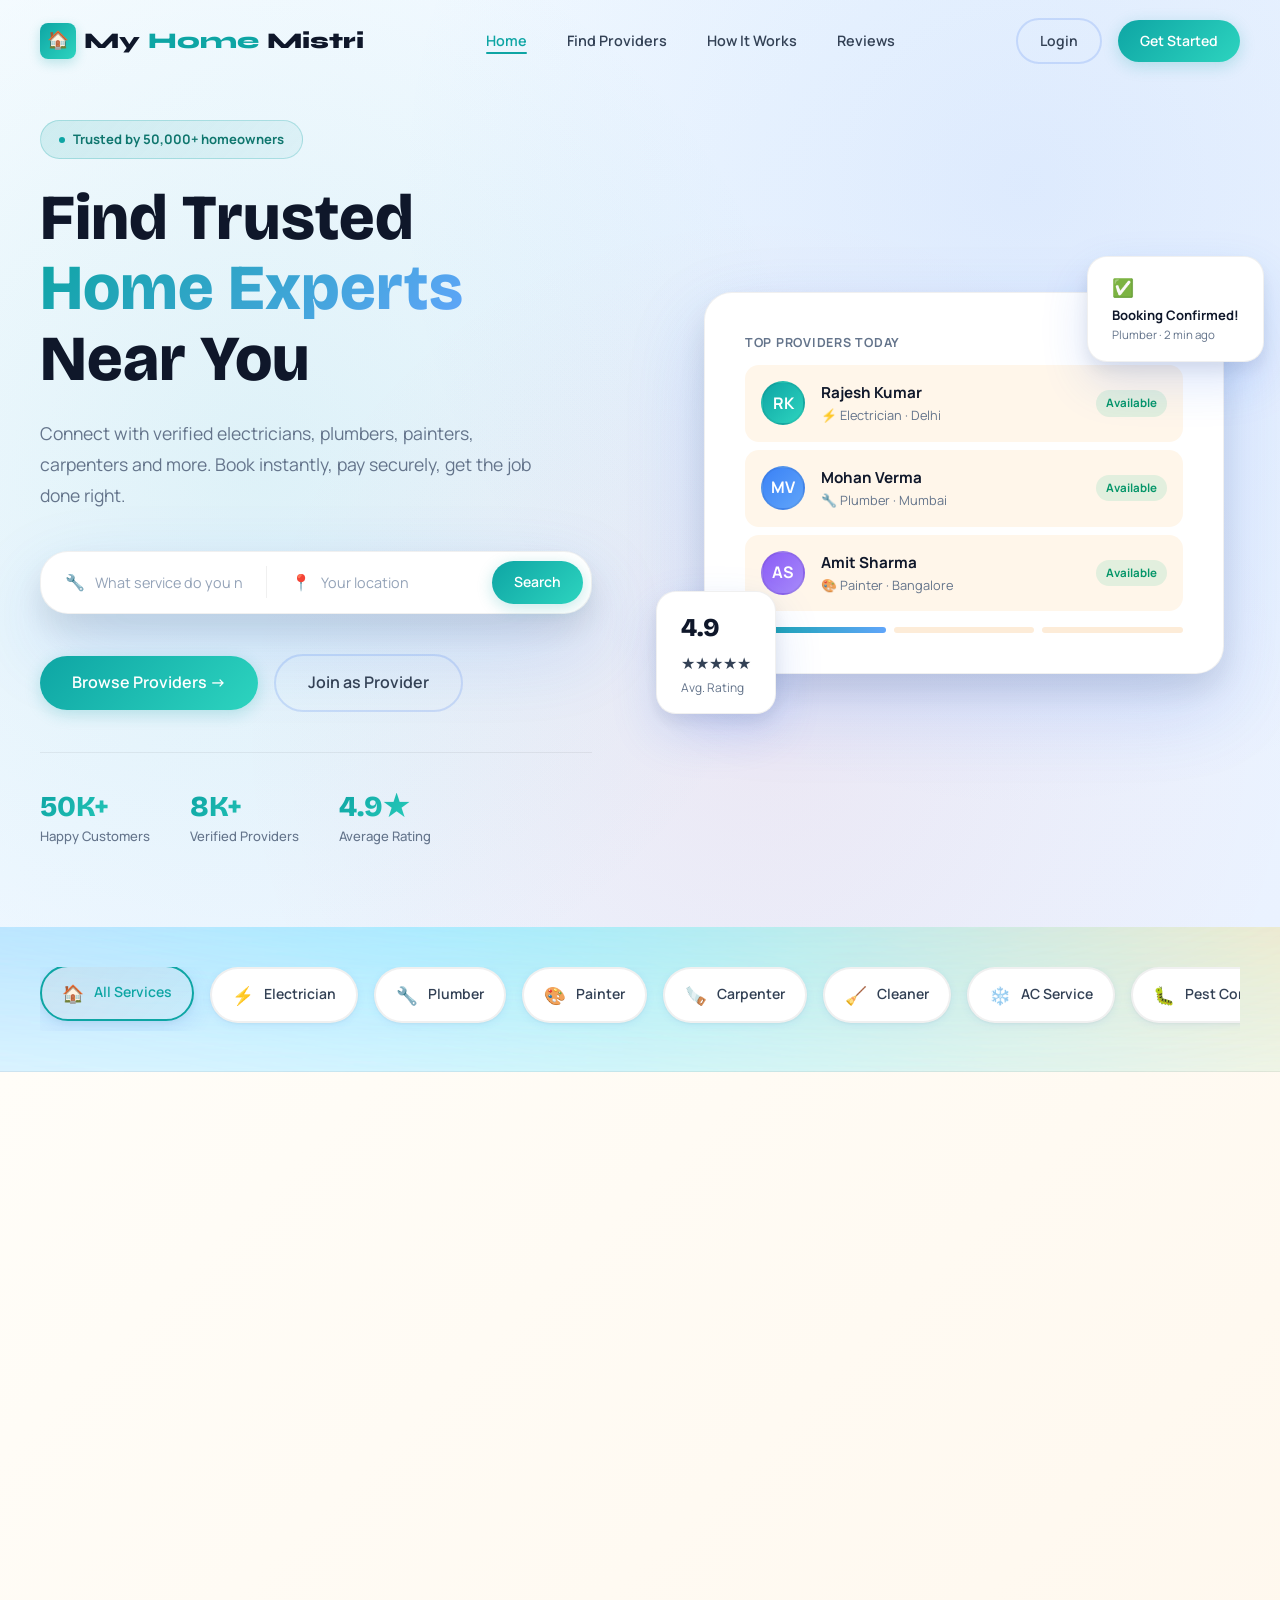
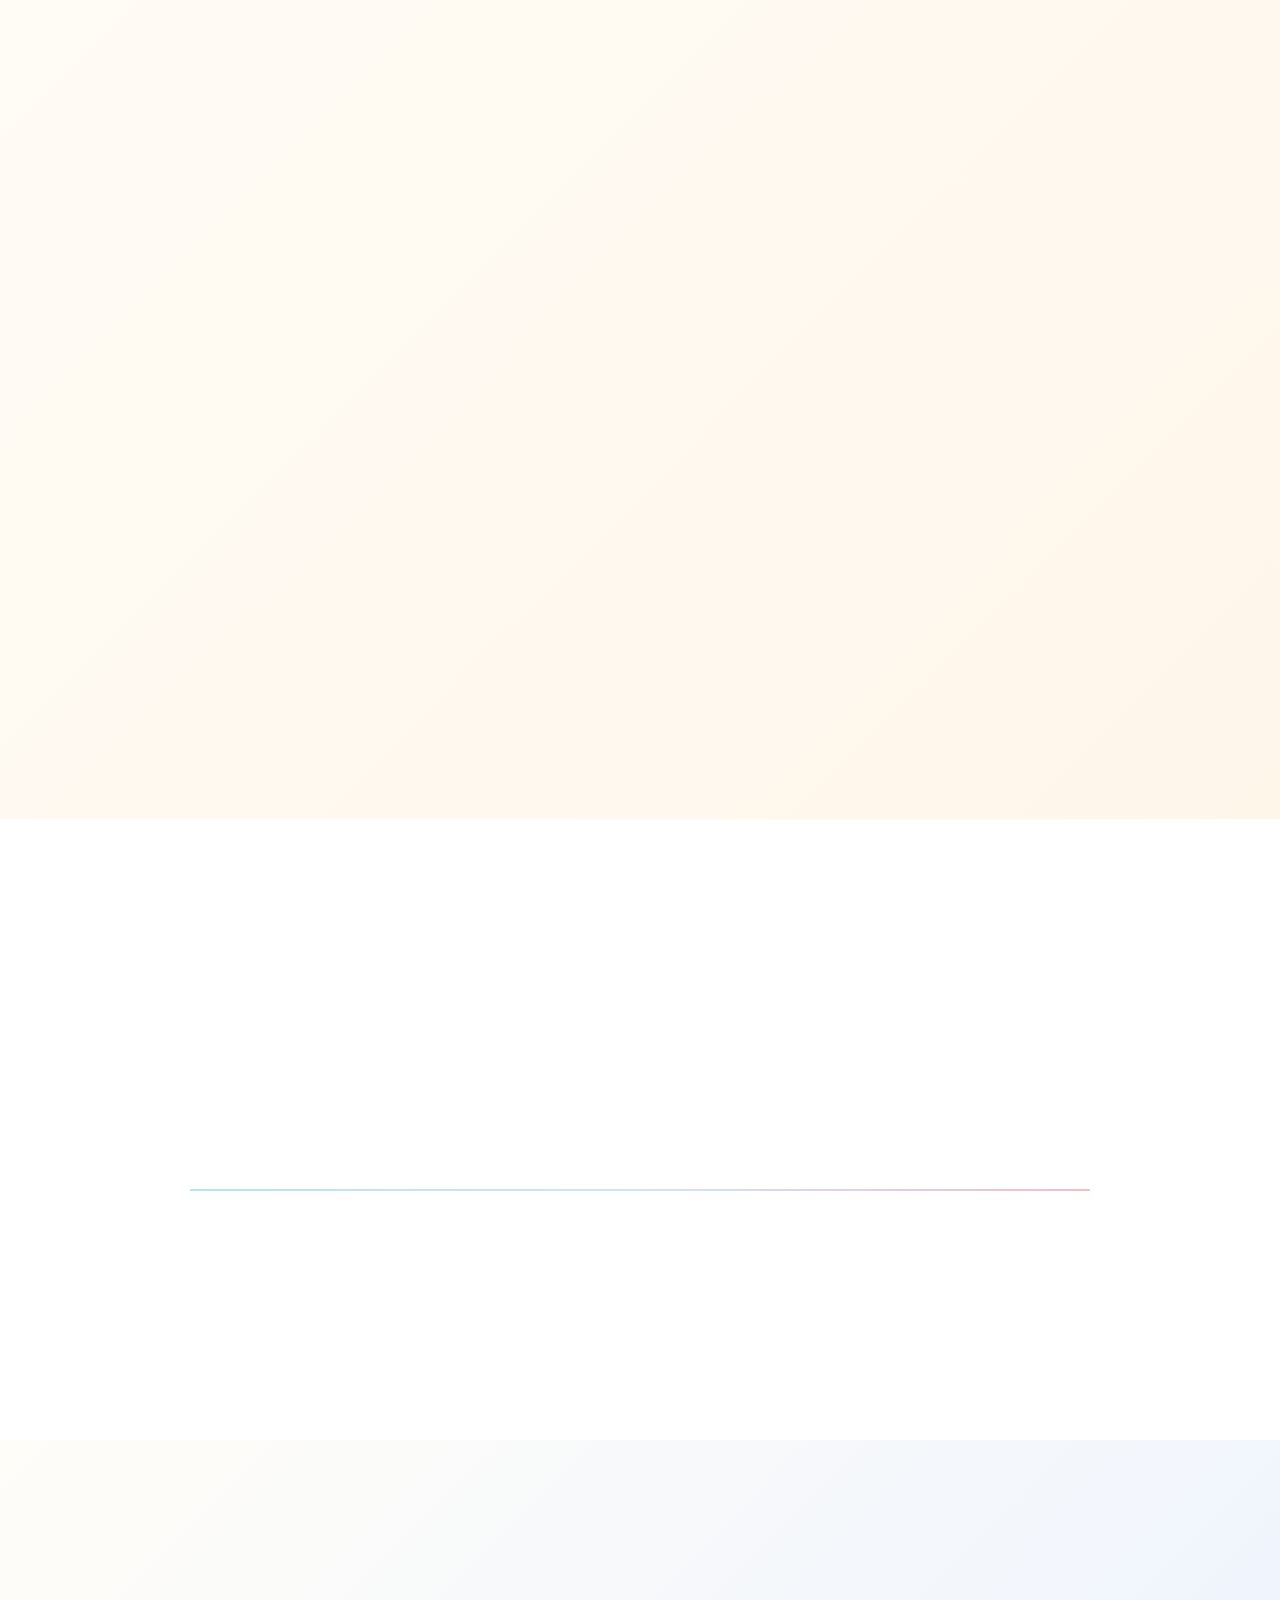
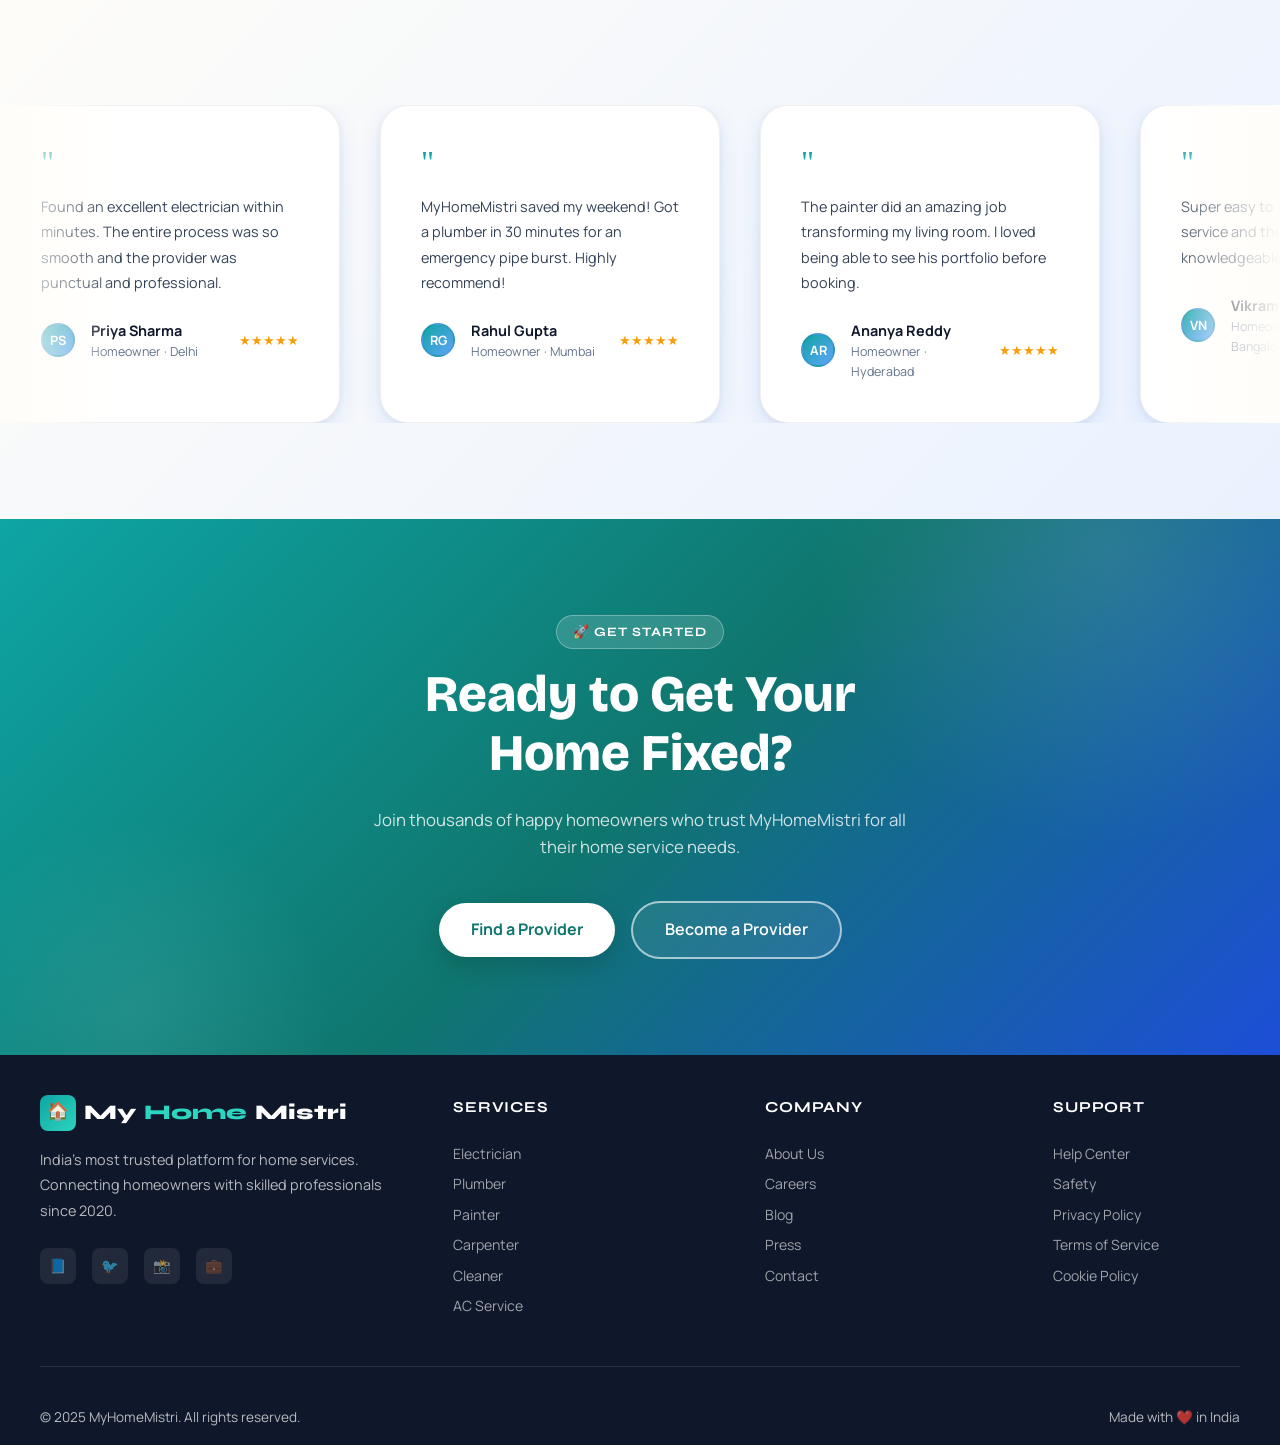
==== frontend/index.html @ c1bc2903 "Initial commit" ====
<!DOCTYPE html>
<html lang="en">
<head>
  <meta charset="UTF-8">
  <meta name="viewport" content="width=device-width, initial-scale=1.0">
  <title>MyHomeMistri – Find Trusted Home Service Providers</title>
  <link rel="stylesheet" href="css/global.css">
  <link rel="stylesheet" href="css/index.css">
  <link rel="icon" href="data:image/svg+xml,<svg xmlns='http://www.w3.org/2000/svg' viewBox='0 0 100 100'><text y='.9em' font-size='90'>🏠</text></svg>">
</head>
<body>

<!-- Background Shapes -->
<div class="bg-shapes" aria-hidden="true">
  <div class="bg-shape bg-shape-1"></div>
  <div class="bg-shape bg-shape-2"></div>
  <div class="bg-shape bg-shape-3"></div>
</div>

<!-- Navbar -->
<nav class="navbar" id="navbar">
  <div class="nav-container">
    <a href="index.html" class="nav-logo">
      <div class="logo-icon">🏠</div>
      My<span class="accent">Home</span>Mistri
    </a>
    <ul class="nav-links">
      <li><a href="index.html" class="nav-link active">Home</a></li>
      <li><a href="providers.html" class="nav-link">Find Providers</a></li>
      <li><a href="#how-it-works" class="nav-link">How It Works</a></li>
      <li><a href="#testimonials" class="nav-link">Reviews</a></li>
    </ul>
    <div class="nav-actions">
      <a href="login.html" class="btn btn-outline">Login</a>
      <a href="register.html" class="btn btn-primary">Get Started</a>
    </div>
    <button class="hamburger" id="hamburger" aria-label="Toggle menu">
      <span></span><span></span><span></span>
    </button>
  </div>
</nav>

<!-- Mobile Drawer -->
<div class="nav-overlay" id="navOverlay"></div>
<div class="nav-drawer" id="navDrawer">
  <a href="index.html" class="nav-link active">Home</a>
  <a href="providers.html" class="nav-link">Find Providers</a>
  <a href="#how-it-works" class="nav-link">How It Works</a>
  <a href="#testimonials" class="nav-link">Reviews</a>
  <div class="nav-actions">
    <a href="login.html" class="btn btn-outline">Login</a>
    <a href="register.html" class="btn btn-primary">Get Started Free</a>
  </div>
</div>

<!-- Hero Section -->
<section class="hero">
  <div class="hero-bg"></div>
  <div class="hero-bg-pattern"></div>
  <div class="hero-container">
    <div class="hero-content">
      <div class="hero-label">
        <span class="dot"></span>
        Trusted by 50,000+ homeowners
      </div>
      <h1 class="hero-title">
        Find Trusted<br>
        <span class="gradient-text">Home Experts</span><br>
        Near You
      </h1>
      <p class="hero-subtitle">
        Connect with verified electricians, plumbers, painters, carpenters and more. Book instantly, pay securely, get the job done right.
      </p>

      <!-- Search Bar -->
      <div class="hero-search">
        <div class="search-field">
          <span>🔧</span>
          <input type="text" id="heroServiceInput" placeholder="What service do you need?">
        </div>
        <div class="search-divider"></div>
        <div class="search-field">
          <span>📍</span>
          <input type="text" placeholder="Your location">
        </div>
        <a href="providers.html" class="btn btn-primary">Search</a>
      </div>

      <div class="hero-cta-group">
        <a href="providers.html" class="btn btn-primary btn-lg">
          Browse Providers →
        </a>
        <a href="register.html?role=provider" class="btn btn-outline btn-lg">
          Join as Provider
        </a>
      </div>

      <div class="hero-stats">
        <div class="hero-stat">
          <div class="hero-stat-number">50K+</div>
          <div class="hero-stat-label">Happy Customers</div>
        </div>
        <div class="hero-stat">
          <div class="hero-stat-number">8K+</div>
          <div class="hero-stat-label">Verified Providers</div>
        </div>
        <div class="hero-stat">
          <div class="hero-stat-number">4.9★</div>
          <div class="hero-stat-label">Average Rating</div>
        </div>
      </div>
    </div>

    <div class="hero-visual">
      <div class="hero-card-main">
        <p style="font-size:0.78rem;font-weight:700;color:var(--text-muted);text-transform:uppercase;letter-spacing:0.06em;margin-bottom:12px;">Top Providers Today</p>
        <div class="hero-card-provider">
          <div class="avatar">RK</div>
          <div class="hero-provider-info">
            <h4>Rajesh Kumar</h4>
            <p>⚡ Electrician · Delhi</p>
          </div>
          <div class="hero-provider-badge">Available</div>
        </div>
        <div class="hero-card-provider">
          <div class="avatar" style="background:linear-gradient(135deg,#3B82F6,#60A5FA)">MV</div>
          <div class="hero-provider-info">
            <h4>Mohan Verma</h4>
            <p>🔧 Plumber · Mumbai</p>
          </div>
          <div class="hero-provider-badge">Available</div>
        </div>
        <div class="hero-card-provider">
          <div class="avatar" style="background:linear-gradient(135deg,#8B5CF6,#A78BFA)">AS</div>
          <div class="hero-provider-info">
            <h4>Amit Sharma</h4>
            <p>🎨 Painter · Bangalore</p>
          </div>
          <div class="hero-provider-badge">Available</div>
        </div>
        <div style="display:flex;gap:8px;margin-top:16px">
          <div style="flex:1;height:6px;background:linear-gradient(90deg,var(--primary),var(--secondary-light));border-radius:3px"></div>
          <div style="flex:1;height:6px;background:var(--bg-muted);border-radius:3px"></div>
          <div style="flex:1;height:6px;background:var(--bg-muted);border-radius:3px"></div>
        </div>
      </div>
      <div class="hero-floating-card card-rating">
        <div>
          <div class="floating-rating-number">4.9</div>
          <div style="display:flex;gap:2px;margin:2px 0">★★★★★</div>
          <div class="floating-rating-label">Avg. Rating</div>
        </div>
      </div>
      <div class="hero-floating-card card-booking">
        <div style="font-size:1.1rem;margin-bottom:4px">✅</div>
        <div style="font-size:0.82rem;font-weight:700;color:var(--text-dark)">Booking Confirmed!</div>
        <div style="font-size:0.72rem;color:var(--text-muted)">Plumber · 2 min ago</div>
      </div>
    </div>
  </div>
</section>

<!-- Categories Strip -->
<section class="categories-strip">
  <div class="container">
    <div class="categories-scroll" id="categoriesScroll">
      <div class="category-chip active" data-category="all">
        <span class="chip-icon">🏠</span> All Services
      </div>
      <div class="category-chip" data-category="electrician">
        <span class="chip-icon">⚡</span> Electrician
      </div>
      <div class="category-chip" data-category="plumber">
        <span class="chip-icon">🔧</span> Plumber
      </div>
      <div class="category-chip" data-category="painter">
        <span class="chip-icon">🎨</span> Painter
      </div>
      <div class="category-chip" data-category="carpenter">
        <span class="chip-icon">🪚</span> Carpenter
      </div>
      <div class="category-chip" data-category="cleaner">
        <span class="chip-icon">🧹</span> Cleaner
      </div>
      <div class="category-chip" data-category="ac">
        <span class="chip-icon">❄️</span> AC Service
      </div>
      <div class="category-chip" data-category="pest">
        <span class="chip-icon">🐛</span> Pest Control
      </div>
      <div class="category-chip" data-category="mason">
        <span class="chip-icon">🧱</span> Mason
      </div>
    </div>
  </div>
</section>

<!-- Features Section -->
<section class="features section" id="features">
  <div class="container">
    <div class="features-header">
      <div class="section-label reveal">✨ Why Choose Us</div>
      <h2 class="section-title reveal reveal-delay-1">Everything You Need for<br>Home Services</h2>
      <p class="section-subtitle reveal reveal-delay-2" style="margin:0 auto">We make it simple to find, book, and manage trusted home service professionals in your area.</p>
    </div>
    <div class="features-grid">
      <div class="feature-card card-tilt reveal reveal-delay-1">
        <div class="feature-icon orange">✅</div>
        <h3 class="feature-title">Verified Professionals</h3>
        <p class="feature-desc">Every provider goes through a strict background verification and skill assessment process before joining our platform.</p>
      </div>
      <div class="feature-card card-tilt reveal reveal-delay-2">
        <div class="feature-icon blue">⚡</div>
        <h3 class="feature-title">Instant Booking</h3>
        <p class="feature-desc">Book a service in under 2 minutes. Real-time availability, instant confirmation, no back and forth calls needed.</p>
      </div>
      <div class="feature-card card-tilt reveal reveal-delay-3">
        <div class="feature-icon green">💬</div>
        <h3 class="feature-title">Live Chat Support</h3>
        <p class="feature-desc">Chat directly with your service provider before the job. Discuss requirements, get quotes, and stay updated.</p>
      </div>
      <div class="feature-card card-tilt reveal reveal-delay-1">
        <div class="feature-icon amber">🛡️</div>
        <h3 class="feature-title">100% Insured</h3>
        <p class="feature-desc">All work is backed by our satisfaction guarantee. If you're not happy, we make it right—no questions asked.</p>
      </div>
      <div class="feature-card card-tilt reveal reveal-delay-2">
        <div class="feature-icon rose">⭐</div>
        <h3 class="feature-title">Honest Reviews</h3>
        <p class="feature-desc">Real reviews from verified customers. Make confident decisions based on authentic ratings and detailed feedback.</p>
      </div>
      <div class="feature-card card-tilt reveal reveal-delay-3">
        <div class="feature-icon cyan">📊</div>
        <h3 class="feature-title">Easy Dashboard</h3>
        <p class="feature-desc">Track all your bookings, payments, and messages from one clean dashboard. Stay organized effortlessly.</p>
      </div>
    </div>
  </div>
</section>

<!-- How It Works -->
<section class="how-it-works section" id="how-it-works">
  <div class="container">
    <div style="text-align:center;margin-bottom:var(--space-xl)">
      <div class="section-label reveal" style="margin:0 auto var(--space-md)">🗺️ How It Works</div>
      <h2 class="section-title reveal reveal-delay-1">Simple, Fast & Reliable</h2>
      <p class="section-subtitle reveal reveal-delay-2" style="margin:0 auto">Get your home service done in 4 easy steps</p>
    </div>
    <div class="steps-grid">
      <div class="step-card reveal reveal-delay-1">
        <div class="step-number">1</div>
        <h3 class="step-title">Search Service</h3>
        <p class="step-desc">Browse by category or search for the specific service you need in your city.</p>
      </div>
      <div class="step-card reveal reveal-delay-2">
        <div class="step-number">2</div>
        <h3 class="step-title">Choose Provider</h3>
        <p class="step-desc">Compare profiles, read reviews, check portfolios and pick the best provider for you.</p>
      </div>
      <div class="step-card reveal reveal-delay-3">
        <div class="step-number">3</div>
        <h3 class="step-title">Book & Chat</h3>
        <p class="step-desc">Book instantly and chat with your provider to discuss details before the appointment.</p>
      </div>
      <div class="step-card reveal reveal-delay-4">
        <div class="step-number">4</div>
        <h3 class="step-title">Rate & Review</h3>
        <p class="step-desc">After the job, leave honest feedback to help others make the right choice.</p>
      </div>
    </div>
  </div>
</section>

<!-- Testimonials -->
<section class="testimonials section" id="testimonials">
  <div class="container" style="padding-bottom:0">
    <div class="testimonials-header">
      <div class="section-label reveal" style="margin:0 auto var(--space-md)">💬 Testimonials</div>
      <h2 class="section-title reveal reveal-delay-1">What Our Customers Say</h2>
    </div>
  </div>
  <div class="testimonials-track-wrapper">
    <div class="testimonials-track" id="testimonialsTrack">
      <!-- Populated by JS -->
    </div>
  </div>
</section>

<!-- CTA Section -->
<section class="cta-section">
  <div class="container">
    <div class="cta-content">
      <div class="section-label reveal" style="margin:0 auto var(--space-md)">🚀 Get Started</div>
      <h2 class="cta-title reveal reveal-delay-1">Ready to Get Your<br>Home Fixed?</h2>
      <p class="cta-subtitle reveal reveal-delay-2">
        Join thousands of happy homeowners who trust MyHomeMistri for all their home service needs.
      </p>
      <div class="cta-buttons reveal reveal-delay-3">
        <a href="providers.html" class="btn btn-white btn-lg">Find a Provider</a>
        <a href="register.html?role=provider" class="btn btn-outline-white btn-lg">Become a Provider</a>
      </div>
    </div>
  </div>
</section>

<!-- Footer -->
<footer>
  <div class="container">
    <div class="footer-grid">
      <div>
        <div class="footer-logo">
          <div class="logo-icon" style="width:36px;height:36px;display:flex;align-items:center;justify-content:center;font-size:1.1rem;border-radius:8px">🏠</div>
          My<span style="color:var(--primary-light)">Home</span>Mistri
        </div>
        <p>India's most trusted platform for home services. Connecting homeowners with skilled professionals since 2020.</p>
        <div class="social-links">
          <a href="#" class="social-link">📘</a>
          <a href="#" class="social-link">🐦</a>
          <a href="#" class="social-link">📸</a>
          <a href="#" class="social-link">💼</a>
        </div>
      </div>
      <div class="footer-links-row">
        <div>
          <h4>Services</h4>
          <a href="providers.html?category=electrician">Electrician</a>
          <a href="providers.html?category=plumber">Plumber</a>
          <a href="providers.html?category=painter">Painter</a>
          <a href="providers.html?category=carpenter">Carpenter</a>
          <a href="providers.html?category=cleaner">Cleaner</a>
          <a href="providers.html?category=ac">AC Service</a>
        </div>
        <div>
          <h4>Company</h4>
          <a href="#">About Us</a>
          <a href="#">Careers</a>
          <a href="#">Blog</a>
          <a href="#">Press</a>
          <a href="#">Contact</a>
        </div>
      </div>
      <div>
        <h4>Support</h4>
        <a href="#">Help Center</a>
        <a href="#">Safety</a>
        <a href="#">Privacy Policy</a>
        <a href="#">Terms of Service</a>
        <a href="#">Cookie Policy</a>
      </div>
    </div>
    <div class="footer-bottom">
      <span>© 2025 MyHomeMistri. All rights reserved.</span>
      <span>Made with ❤️ in India</span>
    </div>
  </div>
</footer>

<!-- Toast Container -->
<div class="toast-container" id="toastContainer"></div>

<script src="js/global.js"></script>
<script src="js/providers.js"></script>
<script>
  // Populate testimonials
  const testimonials = [
    { name: "Priya Sharma", role: "Homeowner · Delhi", text: "Found an excellent electrician within minutes. The entire process was so smooth and the provider was punctual and professional.", rating: 5, initial: "PS" },
    { name: "Rahul Gupta", role: "Homeowner · Mumbai", text: "MyHomeMistri saved my weekend! Got a plumber in 30 minutes for an emergency pipe burst. Highly recommend!", rating: 5, initial: "RG" },
    { name: "Ananya Reddy", role: "Homeowner · Hyderabad", text: "The painter did an amazing job transforming my living room. I loved being able to see his portfolio before booking.", rating: 5, initial: "AR" },
    { name: "Vikram Nair", role: "Homeowner · Bangalore", text: "Super easy to use. I booked an AC service and the technician was knowledgeable and fixed it in one visit.", rating: 5, initial: "VN" },
    { name: "Sunita Patel", role: "Homeowner · Pune", text: "Finally a platform that has quality providers. The chat feature is great for discussing requirements beforehand.", rating: 4, initial: "SP" },
    { name: "Amit Joshi", role: "Homeowner · Chennai", text: "Excellent service! The carpenter made custom furniture exactly as I described. Great communication throughout.", rating: 5, initial: "AJ" },
  ];

  const track = document.getElementById('testimonialsTrack');
  const allTestimonials = [...testimonials, ...testimonials];
  allTestimonials.forEach(t => {
    const stars = '★'.repeat(t.rating) + '☆'.repeat(5 - t.rating);
    track.innerHTML += `
      <div class="testimonial-card">
        <div class="testimonial-quote">"</div>
        <p class="testimonial-text">${t.text}</p>
        <div class="testimonial-author">
          <div class="avatar avatar-sm" style="background:linear-gradient(135deg,var(--primary),var(--secondary-light))">${t.initial}</div>
          <div class="testimonial-author-info">
            <h4>${t.name}</h4>
            <p>${t.role}</p>
          </div>
          <div style="margin-left:auto;color:var(--warning);font-size:0.8rem">${stars}</div>
        </div>
      </div>
    `;
  });

  // Category chips
  document.querySelectorAll('.category-chip').forEach(chip => {
    chip.addEventListener('click', function() {
      document.querySelectorAll('.category-chip').forEach(c => c.classList.remove('active'));
      this.classList.add('active');
      const cat = this.dataset.category;
      window.location.href = cat === 'all' ? 'providers.html' : `providers.html?category=${cat}`;
    });
  });

  // Hero search
  document.querySelector('.hero-search .btn').addEventListener('click', function(e) {
    const val = document.getElementById('heroServiceInput').value.trim();
    if (val) window.location.href = `providers.html?search=${encodeURIComponent(val)}`;
  });
</script>
</body>
</html>
---- frontend/css/global.css ----
@import url('https://fonts.googleapis.com/css2?family=Manrope:wght@400;500;600;700;800&family=Bricolage+Grotesque:wght@500;600;700;800&family=Syne:wght@500;700;800&display=swap');

:root {
  /* Color Palette */
  --primary: #0EA5A4;
  --primary-light: #2DD4BF;
  --primary-dark: #0F766E;
  --primary-glow: rgba(14, 165, 164, 0.24);
  --secondary: #2563EB;
  --secondary-light: #60A5FA;
  --accent: #E11D48;
  --accent-light: #FB7185;
  --warning: #F59E0B;
  --danger: #DC2626;

  /* Neutral Palette */
  --white: #FFFFFF;
  --bg-base: #FFFDF8;
  --bg-soft: #FFF6EA;
  --bg-muted: #FDECD8;
  --surface: rgba(255, 255, 255, 0.85);
  --surface-raised: rgba(255, 255, 255, 0.95);
  --border: rgba(37, 99, 235, 0.16);
  --border-soft: rgba(0, 0, 0, 0.06);

  /* Text */
  --text-dark: #0F172A;
  --text-body: #334155;
  --text-muted: #64748B;
  --text-light: #94A3B8;

  /* Typography */
  --font-display: 'Bricolage Grotesque', sans-serif;
  --font-body: 'Manrope', sans-serif;
  --font-brand: 'Syne', sans-serif;

  /* Spacing */
  --space-xs: 4px;
  --space-sm: 8px;
  --space-md: 16px;
  --space-lg: 24px;
  --space-xl: 40px;
  --space-2xl: 64px;
  --space-3xl: 96px;

  /* Radius */
  --radius-sm: 8px;
  --radius-md: 14px;
  --radius-lg: 20px;
  --radius-xl: 28px;
  --radius-full: 9999px;

  /* Shadows */
  --shadow-sm: 0 2px 8px rgba(37, 99, 235, 0.08), 0 1px 3px rgba(2,6,23,0.05);
  --shadow-md: 0 8px 24px rgba(37, 99, 235, 0.12), 0 2px 8px rgba(2,6,23,0.06);
  --shadow-lg: 0 20px 48px rgba(37, 99, 235, 0.16), 0 8px 16px rgba(2,6,23,0.08);
  --shadow-xl: 0 32px 80px rgba(37, 99, 235, 0.18), 0 16px 32px rgba(2,6,23,0.1);
  --shadow-glow: 0 0 32px rgba(37, 99, 235, 0.28);

  /* Transitions */
  --transition-fast: 0.15s cubic-bezier(0.4, 0, 0.2, 1);
  --transition-base: 0.25s cubic-bezier(0.4, 0, 0.2, 1);
  --transition-slow: 0.4s cubic-bezier(0.4, 0, 0.2, 1);
  --transition-spring: 0.5s cubic-bezier(0.34, 1.56, 0.64, 1);

  /* Z-index */
  --z-base: 1;
  --z-raised: 10;
  --z-overlay: 100;
  --z-modal: 200;
  --z-toast: 300;
  --z-nav: 1000;
}

/* ============ RESET & BASE ============ */
*, *::before, *::after {
  box-sizing: border-box;
  margin: 0;
  padding: 0;
}

html {
  font-size: 16px;
  scroll-behavior: smooth;
  -webkit-text-size-adjust: 100%;
  /* prevent any horizontal scrollbar even if a tiny sliver of the drawer appears */
  overflow-x: hidden;
}

body {
  font-family: var(--font-body);
  font-size: 1rem;
  line-height: 1.6;
  color: var(--text-body);
  background: linear-gradient(135deg, #FFFBF0 0%, #FFF8F0 35%, #FFF4E6 100%);
  background-attachment: fixed;
  overflow-x: hidden;
  -webkit-font-smoothing: antialiased;
  -moz-osx-font-smoothing: grayscale;
  position: relative;
}

body::before,
body::after {
  content: '';
  position: fixed;
  inset: -20%;
  pointer-events: none;
  z-index: -3;
  transform-origin: center;
}

body::before {
  background:
    conic-gradient(from 0deg at 50% 50%, 
      rgba(255, 107, 107, 0.35),
      rgba(255, 159, 64, 0.35),
      rgba(255, 206, 86, 0.35),
      rgba(75, 192, 192, 0.35),
      rgba(100, 150, 255, 0.35),
      rgba(200, 150, 255, 0.35),
      rgba(255, 107, 107, 0.35)
    );
  filter: blur(100px) saturate(150%) brightness(1.1);
  transform: perspective(2000px) rotateX(55deg) rotateZ(0deg) scale(1.2);
  animation: glowPlaneA 25s ease-in-out infinite alternate;
}

body::after {
  background:
    radial-gradient(circle at 25% 35%, rgba(255, 178, 102, 0.35), transparent 45%),
    radial-gradient(circle at 75% 45%, rgba(255, 150, 200, 0.35), transparent 48%),
    radial-gradient(circle at 50% 80%, rgba(100, 200, 255, 0.3), transparent 45%),
    radial-gradient(circle at 15% 70%, rgba(200, 180, 255, 0.28), transparent 42%);
  filter: blur(85px) saturate(140%);
  transform: perspective(1800px) rotateX(60deg) rotateZ(12deg) scale(1.15);
  animation: glowPlaneB 28s ease-in-out infinite;
}

img {
  max-width: 100%;
  height: auto;
  display: block;
}

a {
  color: inherit;
  text-decoration: none;
}

ul, ol {
  list-style: none;
}

button {
  cursor: pointer;
  font-family: var(--font-body);
  border: none;
  outline: none;
  background: none;
}

input, textarea, select {
  font-family: var(--font-body);
  outline: none;
}

/* ============ ABSTRACT BG SHAPES ============ */
.bg-shapes {
  position: fixed;
  top: 0; left: 0;
  width: 100%; height: 100%;
  pointer-events: none;
  z-index: -1;
  overflow: hidden;
  perspective: 1200px;
}

.bg-shape {
  position: absolute;
  border-radius: 50%;
  filter: blur(70px);
  opacity: 0.45;
  will-change: transform;
}

.bg-shape-1 {
  width: 700px; height: 700px;
  background: radial-gradient(circle at 30% 30%, #FFB366 0%, #FF8A65 35%, transparent 70%);
  top: -250px; right: -150px;
  animation: floatShape1 14s cubic-bezier(0.42, 0, 0.58, 1) infinite;
  box-shadow: 0 0 80px 20px rgba(255, 138, 101, 0.3);
}

.bg-shape-2 {
  width: 500px; height: 500px;
  background: radial-gradient(circle at 40% 40%, #7DD3FC 0%, #60A5FA 40%, transparent 70%);
  bottom: -150px; left: -120px;
  animation: floatShape2 17s cubic-bezier(0.42, 0, 0.58, 1) infinite;
  box-shadow: 0 0 70px 15px rgba(96, 165, 250, 0.3);
}

.bg-shape-3 {
  width: 600px; height: 600px;
  background: radial-gradient(circle at 35% 35%, #F472B6 0%, #EC4899 30%, transparent 70%);
  top: 40%; left: 35%;
  animation: floatShape3 12s cubic-bezier(0.42, 0, 0.58, 1) infinite;
  box-shadow: 0 0 90px 25px rgba(236, 72, 153, 0.25);
}

@keyframes floatShape1 {
  0%, 100% { 
    transform: translate(0, 0) rotateX(0deg) rotateY(0deg) rotateZ(0deg) scale(1);
    opacity: 0.45;
  }
  25% { 
    transform: translate(-50px, 40px) rotateX(15deg) rotateY(-20deg) rotateZ(10deg) scale(1.15);
    opacity: 0.5;
  }
  50% { 
    transform: translate(30px, -30px) rotateX(-15deg) rotateY(25deg) rotateZ(-15deg) scale(1.05);
    opacity: 0.4;
  }
  75% { 
    transform: translate(-40px, -50px) rotateX(20deg) rotateY(-15deg) rotateZ(20deg) scale(1.2);
    opacity: 0.48;
  }
}

@keyframes floatShape2 {
  0%, 100% { 
    transform: translate(0, 0) rotateX(0deg) rotateY(0deg) rotateZ(0deg) scale(1);
    opacity: 0.45;
  }
  25% { 
    transform: translate(50px, -50px) rotateX(-20deg) rotateY(20deg) rotateZ(-10deg) scale(1.1);
    opacity: 0.48;
  }
  50% { 
    transform: translate(-30px, 40px) rotateX(15deg) rotateY(-25deg) rotateZ(15deg) scale(1.18);
    opacity: 0.42;
  }
  75% { 
    transform: translate(40px, 30px) rotateX(-10deg) rotateY(15deg) rotateZ(-20deg) scale(1.08);
    opacity: 0.46;
  }
}

@keyframes floatShape3 {
  0%, 100% { 
    transform: translate(-50%, -50%) rotateX(0deg) rotateY(0deg) rotateZ(0deg) scale(1);
    opacity: 0.45;
  }
  25% { 
    transform: translate(-50%, -65%) rotateX(25deg) rotateY(-20deg) rotateZ(20deg) scale(1.2);
    opacity: 0.5;
  }
  50% { 
    transform: translate(-50%, -35%) rotateX(-20deg) rotateY(25deg) rotateZ(-15deg) scale(0.95);
    opacity: 0.38;
  }
  75% { 
    transform: translate(-50%, -55%) rotateX(15deg) rotateY(15deg) rotateZ(25deg) scale(1.12);
    opacity: 0.47;
  }
}
 
/* ============ DECORATIVE 3D ANIMATIONS ============ */



@keyframes glowPlaneA {
  0% {
    transform: perspective(2000px) rotateX(55deg) rotateY(-10deg) rotateZ(-8deg) scale(1.15) translate3d(-3%, 1%, 0);
    opacity: 0.95;
  }
  25% {
    transform: perspective(2000px) rotateX(50deg) rotateY(15deg) rotateZ(12deg) scale(1.25) translate3d(2%, -2%, 20px);
    opacity: 1;
  }
  50% {
    transform: perspective(2000px) rotateX(60deg) rotateY(-20deg) rotateZ(8deg) scale(1.2) translate3d(-2%, 3%, 0);
    opacity: 0.92;
  }
  75% {
    transform: perspective(2000px) rotateX(52deg) rotateY(18deg) rotateZ(-10deg) scale(1.22) translate3d(3%, -1%, 15px);
    opacity: 0.98;
  }
  100% {
    transform: perspective(2000px) rotateX(55deg) rotateY(-10deg) rotateZ(16deg) scale(1.18) translate3d(1%, 2%, 0);
    opacity: 0.95;
  }
}

@keyframes glowPlaneB {
  0% {
    transform: perspective(1800px) rotateX(60deg) rotateY(12deg) rotateZ(14deg) scale(1.1) translate3d(2%, -2%, 0);
    opacity: 0.93;
  }
  25% {
    transform: perspective(1800px) rotateX(55deg) rotateY(-15deg) rotateZ(-8deg) scale(1.18) translate3d(-3%, 2%, -20px);
    opacity: 0.97;
  }
  50% {
    transform: perspective(1800px) rotateX(58deg) rotateY(20deg) rotateZ(10deg) scale(1.15) translate3d(-2%, -3%, 0);
    opacity: 0.91;
  }
  75% {
    transform: perspective(1800px) rotateX(62deg) rotateY(-18deg) rotateZ(-12deg) scale(1.2) translate3d(3%, 1%, 12px);
    opacity: 0.96;
  }
  100% {
    transform: perspective(1800px) rotateX(64deg) rotateY(12deg) rotateZ(6deg) scale(1.12) translate3d(1%, 1%, 0);
    opacity: 0.93;
  }
}

/* ============ DECORATIVE 3D ANIMATIONS ============ */
@keyframes floatingOrb1 {
  0%, 100% { transform: translateY(0) scale(1); }
  50% { transform: translateY(-60px) scale(1.1); }
}

@keyframes floatingOrb2 {
  0%, 100% { transform: translateX(0) translateY(0); }
  50% { transform: translateX(40px) translateY(-40px); }
}

@keyframes floatingOrb3 {
  0%, 100% { transform: translateX(0) translateY(0) rotateZ(0deg); }
  50% { transform: translateX(-35px) translateY(50px) rotateZ(180deg); }
}

@keyframes shimmer {
  0%, 100% { opacity: 0.3; }
  50% { opacity: 0.8; }
}

@keyframes pulsGlow {
  0%, 100% { box-shadow: 0 0 30px 10px rgba(255, 107, 107, 0.2); }
  50% { box-shadow: 0 0 60px 20px rgba(255, 107, 107, 0.35); }
}

/* Create additional layered 3D depth */
.bg-shapes::before {
  content: '';
  position: absolute;
  width: 100%; height: 100%;
  top: 0; left: 0;
  background: 
    radial-gradient(circle at 20% 50%, rgba(255, 179, 102, 0.08), transparent 50%),
    radial-gradient(circle at 80% 20%, rgba(100, 200, 255, 0.08), transparent 50%),
    radial-gradient(circle at 50% 90%, rgba(244, 114, 182, 0.07), transparent 50%);
  pointer-events: none;
  animation: shimmer 6s ease-in-out infinite;
}

/* ============ NAVBAR ============ */
.navbar {
  position: fixed;
  top: 0; left: 0;
  width: 100%;
  z-index: var(--z-nav);
  padding: 18px 0;
  transition: all var(--transition-slow);
}

.navbar.scrolled {
  background: rgba(255, 255, 255, 0.92);
  backdrop-filter: blur(20px);
  -webkit-backdrop-filter: blur(20px);
  box-shadow: 0 4px 24px rgba(37, 99, 235, 0.12), 0 1px 0 rgba(37, 99, 235, 0.08);
  padding: 12px 0;
}

.nav-container {
  max-width: 1280px;
  margin: 0 auto;
  padding: 0 var(--space-xl);
  display: flex;
  align-items: center;
  justify-content: space-between;
  gap: var(--space-xl);
}

.nav-logo {
  display: flex;
  align-items: center;
  gap: var(--space-sm);
  font-family: var(--font-brand);
  font-weight: 800;
  font-size: 1.4rem;
  color: var(--text-dark);
  flex-shrink: 0;
}

.nav-logo .logo-icon {
  width: 36px; height: 36px;
  background: linear-gradient(135deg, var(--primary), var(--primary-light));
  border-radius: var(--radius-sm);
  display: flex;
  align-items: center;
  justify-content: center;
  color: white;
  font-size: 1.1rem;
  box-shadow: 0 4px 12px var(--primary-glow);
}

.nav-logo span.accent {
  color: var(--primary);
}

.nav-links {
  display: flex;
  align-items: center;
  gap: var(--space-xl);
}

.nav-link {
  font-size: 0.9rem;
  font-weight: 600;
  color: var(--text-body);
  transition: color var(--transition-base);
  position: relative;
  padding-bottom: 4px;
}

.nav-link::after {
  content: '';
  position: absolute;
  bottom: 0; left: 0;
  width: 0; height: 2px;
  background: var(--primary);
  border-radius: var(--radius-full);
  transition: width var(--transition-base);
}

.nav-link:hover {
  color: var(--primary);
}

.nav-link:hover::after,
.nav-link.active::after {
  width: 100%;
}

.nav-link.active {
  color: var(--primary);
}

.nav-actions {
  display: flex;
  align-items: center;
  gap: var(--space-md);
}

.btn {
  display: inline-flex;
  align-items: center;
  justify-content: center;
  gap: 8px;
  padding: 10px 22px;
  border-radius: var(--radius-full);
  font-size: 0.875rem;
  font-weight: 600;
  font-family: var(--font-body);
  transition: all var(--transition-base);
  cursor: pointer;
  position: relative;
  overflow: hidden;
  white-space: nowrap;
}

.btn::before {
  content: '';
  position: absolute;
  top: 50%; left: 50%;
  width: 0; height: 0;
  background: rgba(255,255,255,0.2);
  border-radius: 50%;
  transform: translate(-50%, -50%);
  transition: width 0.6s ease, height 0.6s ease;
}

.btn:active::before {
  width: 300px;
  height: 300px;
}

.btn-outline {
  border: 2px solid var(--border);
  color: var(--text-body);
  background: transparent;
}

.btn-outline:hover {
  border-color: var(--primary);
  color: var(--primary);
  background: var(--primary-glow);
}

.btn-primary {
  background: linear-gradient(135deg, var(--primary), var(--primary-light));
  color: white;
  box-shadow: 0 4px 16px var(--primary-glow);
}

.btn-primary:hover {
  transform: translateY(-2px);
  box-shadow: 0 8px 24px var(--primary-glow);
}

.btn-primary:active {
  transform: translateY(0);
}

.btn-secondary {
  background: linear-gradient(135deg, var(--secondary), var(--secondary-light));
  color: white;
  box-shadow: 0 4px 16px rgba(79, 70, 229, 0.25);
}

.btn-secondary:hover {
  transform: translateY(-2px);
  box-shadow: 0 8px 24px rgba(79, 70, 229, 0.35);
}

.btn-ghost {
  color: var(--text-muted);
  background: transparent;
}

.btn-ghost:hover {
  color: var(--primary);
  background: var(--primary-glow);
}

.btn-sm {
  padding: 7px 16px;
  font-size: 0.8rem;
}

.btn-lg {
  padding: 14px 32px;
  font-size: 1rem;
}

/* ============ HAMBURGER ============ */
.hamburger {
  display: none;
  flex-direction: column;
  gap: 5px;
  cursor: pointer;
  padding: 8px;
  border-radius: var(--radius-sm);
  background: transparent;
  transition: background var(--transition-base);
  z-index: calc(var(--z-nav) + 10);
}

.hamburger:hover {
  background: var(--primary-glow);
}

.hamburger span {
  display: block;
  width: 24px;
  height: 2.5px;
  background: var(--text-dark);
  border-radius: 2px;
  transition: all var(--transition-base);
}

.hamburger.active span:nth-child(1) {
  transform: translateY(7.5px) rotate(45deg);
}

.hamburger.active span:nth-child(2) {
  opacity: 0;
  transform: scaleX(0);
}

.hamburger.active span:nth-child(3) {
  transform: translateY(-7.5px) rotate(-45deg);
}

/* ============ MOBILE DRAWER ============ */
.nav-drawer {
  position: fixed;
  top: 0;
  right: 0;
  width: min(320px, 85vw);
  height: 100vh;
  background: rgba(255, 255, 255, 0.97);
  backdrop-filter: blur(24px);
  -webkit-backdrop-filter: blur(24px);
  z-index: calc(var(--z-nav) + 5);
  padding: 80px var(--space-xl) var(--space-xl);
  display: flex;
  flex-direction: column;
  gap: var(--space-lg);
  box-shadow: -8px 0 48px rgba(0,0,0,0.12);
  /* move completely off‑screen; 100% matches the drawer's own width so there
     are no visible slivers at extreme zoom levels. 110% sometimes left a
     tiny slice peeking from the right when the page was zoomed out in the
     browser. */
  transform: translateX(100%);
  transition: transform 0.4s cubic-bezier(0.4, 0, 0.2, 1);
  pointer-events: none;
  visibility: hidden;
  will-change: transform;
}

.nav-drawer.open {
  transform: translateX(0);
  pointer-events: auto;
  visibility: visible;
}

.nav-drawer .nav-link {
  font-size: 1.1rem;
  padding: var(--space-sm) 0;
  border-bottom: 1px solid var(--border-soft);
}

.nav-drawer .nav-actions {
  flex-direction: column;
  align-items: stretch;
  margin-top: auto;
}

.nav-drawer .btn {
  justify-content: center;
}

.nav-overlay {
  position: fixed;
  inset: 0;
  background: rgba(0,0,0,0.3);
  z-index: calc(var(--z-nav) + 4);
  opacity: 0;
  pointer-events: none;
  transition: opacity var(--transition-slow);
  backdrop-filter: blur(2px);
}

.nav-overlay.active {
  opacity: 1;
  pointer-events: all;
}

/* ============ CONTAINERS ============ */
.container {
  max-width: 1280px;
  margin: 0 auto;
  padding: 0 var(--space-xl);
}

.container-sm {
  max-width: 900px;
  margin: 0 auto;
  padding: 0 var(--space-xl);
}

.section {
  padding: var(--space-3xl) 0;
}

/* ============ CARDS ============ */
.card {
  background: var(--surface);
  border: 1px solid var(--border-soft);
  border-radius: var(--radius-lg);
  padding: var(--space-xl);
  box-shadow: var(--shadow-md);
  backdrop-filter: blur(12px);
  -webkit-backdrop-filter: blur(12px);
  transition: all var(--transition-slow);
  transform-style: preserve-3d;
}

.card:hover {
  box-shadow: var(--shadow-lg);
  border-color: var(--border);
}

.card-tilt {
  transition: transform var(--transition-base), box-shadow var(--transition-base);
}

/* ============ BADGES ============ */
.badge {
  display: inline-flex;
  align-items: center;
  gap: 4px;
  padding: 4px 12px;
  border-radius: var(--radius-full);
  font-size: 0.75rem;
  font-weight: 700;
  text-transform: uppercase;
  letter-spacing: 0.05em;
}

.badge-primary {
  background: linear-gradient(135deg, var(--primary-glow), rgba(14, 165, 164, 0.12));
  color: var(--primary-dark);
  border: 1px solid rgba(14, 165, 164, 0.2);
}

.badge-success {
  background: rgba(16, 185, 129, 0.12);
  color: #059669;
  border: 1px solid rgba(16, 185, 129, 0.2);
}

.badge-warning {
  background: rgba(245, 158, 11, 0.12);
  color: #D97706;
  border: 1px solid rgba(245, 158, 11, 0.2);
}

.badge-danger {
  background: rgba(239, 68, 68, 0.12);
  color: #DC2626;
  border: 1px solid rgba(239, 68, 68, 0.2);
}

.badge-info {
  background: rgba(79, 70, 229, 0.1);
  color: var(--secondary);
  border: 1px solid rgba(79, 70, 229, 0.2);
}

/* ============ STARS ============ */
.stars {
  display: flex;
  align-items: center;
  gap: 2px;
}

.star {
  color: #E5E7EB;
  font-size: 1rem;
  transition: color var(--transition-fast);
}

.star.filled {
  color: var(--warning);
}

.star.half {
  background: linear-gradient(90deg, var(--warning) 50%, #E5E7EB 50%);
  background-clip: text;
  -webkit-background-clip: text;
  -webkit-text-fill-color: transparent;
}

/* ============ FORM ELEMENTS ============ */
.form-group {
  position: relative;
  margin-bottom: var(--space-lg);
}

.form-label {
  display: block;
  font-size: 0.85rem;
  font-weight: 600;
  color: var(--text-body);
  margin-bottom: var(--space-sm);
  transition: color var(--transition-base);
}

.form-input {
  width: 100%;
  padding: 13px 18px;
  background: var(--surface-raised);
  border: 2px solid var(--border-soft);
  border-radius: var(--radius-md);
  font-size: 0.95rem;
  color: var(--text-dark);
  transition: all var(--transition-base);
}

.form-input:focus {
  border-color: var(--primary);
  background: white;
  box-shadow: 0 0 0 4px var(--primary-glow);
}

.form-input::placeholder {
  color: var(--text-light);
}

.form-input.error {
  border-color: var(--danger);
  box-shadow: 0 0 0 4px rgba(239, 68, 68, 0.1);
}

.form-error {
  font-size: 0.78rem;
  color: var(--danger);
  margin-top: 6px;
  display: flex;
  align-items: center;
  gap: 4px;
  opacity: 0;
  transform: translateY(-4px);
  transition: all var(--transition-base);
}

.form-error.visible {
  opacity: 1;
  transform: translateY(0);
}

/* ============ SCROLL REVEAL ============ */
.reveal {
  opacity: 0;
  transform: translateY(32px);
  transition: opacity 0.7s cubic-bezier(0.4, 0, 0.2, 1),
              transform 0.7s cubic-bezier(0.4, 0, 0.2, 1);
}

.reveal.revealed {
  opacity: 1;
  transform: translateY(0);
}

.reveal-delay-1 { transition-delay: 0.1s; }
.reveal-delay-2 { transition-delay: 0.2s; }
.reveal-delay-3 { transition-delay: 0.3s; }
.reveal-delay-4 { transition-delay: 0.4s; }
.reveal-delay-5 { transition-delay: 0.5s; }

/* ============ SECTION HEADERS ============ */
.section-label {
  font-family: var(--font-brand);
  display: inline-flex;
  align-items: center;
  gap: 8px;
  padding: 6px 16px;
  background: var(--primary-glow);
  border: 1px solid rgba(14, 165, 164, 0.2);
  border-radius: var(--radius-full);
  font-size: 0.8rem;
  font-weight: 700;
  color: var(--primary-dark);
  text-transform: uppercase;
  letter-spacing: 0.08em;
  margin-bottom: var(--space-md);
}

.section-title {
  font-family: var(--font-display);
  font-size: clamp(2rem, 4vw, 3rem);
  font-weight: 800;
  color: var(--text-dark);
  line-height: 1.15;
  margin-bottom: var(--space-md);
}

.section-subtitle {
  font-size: 1.05rem;
  color: var(--text-muted);
  line-height: 1.7;
  max-width: 600px;
}

/* ============ TOAST NOTIFICATIONS ============ */
.toast-container {
  position: fixed;
  bottom: 24px;
  right: 24px;
  z-index: var(--z-toast);
  display: flex;
  flex-direction: column;
  gap: var(--space-sm);
}

.toast {
  display: flex;
  align-items: center;
  gap: var(--space-md);
  padding: var(--space-md) var(--space-lg);
  background: white;
  border-radius: var(--radius-md);
  box-shadow: var(--shadow-xl);
  border-left: 4px solid var(--primary);
  min-width: 300px;
  max-width: 420px;
  animation: toastIn 0.4s var(--transition-spring) forwards;
}

.toast.success { border-left-color: var(--accent); }
.toast.error { border-left-color: var(--danger); }
.toast.warning { border-left-color: var(--warning); }

@keyframes toastIn {
  from { opacity: 0; transform: translateX(100%) scale(0.9); }
  to { opacity: 1; transform: translateX(0) scale(1); }
}

@keyframes toastOut {
  from { opacity: 1; transform: translateX(0) scale(1); }
  to { opacity: 0; transform: translateX(100%) scale(0.9); }
}

.toast.removing {
  animation: toastOut 0.3s ease forwards;
}

/* ============ LOADING SPINNER ============ */
.spinner {
  width: 20px; height: 20px;
  border: 3px solid rgba(255,255,255,0.3);
  border-top-color: white;
  border-radius: 50%;
  animation: spin 0.7s linear infinite;
}

@keyframes spin {
  to { transform: rotate(360deg); }
}

/* ============ AVATAR ============ */
.avatar {
  width: 44px; height: 44px;
  border-radius: 50%;
  object-fit: cover;
  border: 2px solid var(--border-soft);
  display: flex;
  align-items: center;
  justify-content: center;
  background: linear-gradient(135deg, var(--primary), var(--primary-light));
  color: white;
  font-weight: 700;
  font-size: 1rem;
  flex-shrink: 0;
}

.avatar-sm { width: 34px; height: 34px; font-size: 0.8rem; }
.avatar-lg { width: 60px; height: 60px; font-size: 1.3rem; }
.avatar-xl { width: 88px; height: 88px; font-size: 1.8rem; }

/* ============ DIVIDER ============ */
.divider {
  height: 1px;
  background: var(--border-soft);
  margin: var(--space-lg) 0;
}

/* ============ FOOTER ============ */
footer {
  background: var(--text-dark);
  color: rgba(255,255,255,0.7);
  /* smaller vertical footprint: 40px top / 24px bottom */
  padding: var(--space-xl) 0 var(--space-md);
}

footer .footer-grid {
  display: grid;
  grid-template-columns: 2fr 3fr 1fr; /* logo | services+company | support */
  /* tighten spacing to reduce height on larger screens */
  gap: var(--space-xl);
  margin-bottom: var(--space-xl);
}

/* grouped link columns for footer */
.footer-links-row {
  display: flex;
  gap: var(--space-2xl);
  flex-wrap: wrap;
}
.footer-links-row > div {
  flex: 1 1 200px;
}

footer .footer-logo {
  display: flex;
  align-items: center;
  gap: var(--space-sm);
  font-family: var(--font-brand);
  font-weight: 800;
  font-size: 1.3rem;
  color: white;
  margin-bottom: var(--space-md);
}

footer .footer-logo .logo-icon {
  background: linear-gradient(135deg, var(--primary), var(--primary-light));
}

footer p {
  font-size: 0.9rem;
  line-height: 1.8;
  margin-bottom: var(--space-lg);
}

footer h4 {
  font-family: var(--font-brand);
  font-weight: 700;
  font-size: 0.95rem;
  color: white;
  margin-bottom: var(--space-lg);
  text-transform: uppercase;
  letter-spacing: 0.05em;
}

footer a {
  display: block;
  font-size: 0.88rem;
  color: rgba(255,255,255,0.6);
  margin-bottom: var(--space-sm);
  transition: color var(--transition-base);
}

footer a:hover {
  color: var(--primary-light);
}

footer .footer-bottom {
  display: flex;
  align-items: center;
  justify-content: space-between;
  padding-top: var(--space-xl);
  border-top: 1px solid rgba(255,255,255,0.1);
  font-size: 0.85rem;
}

footer .social-links {
  display: flex;
  gap: var(--space-md);
}

footer .social-link {
  width: 36px; height: 36px;
  background: rgba(255,255,255,0.08);
  border-radius: var(--radius-sm);
  display: flex;
  align-items: center;
  justify-content: center;
  transition: background var(--transition-base), transform var(--transition-base);
}

footer .social-link:hover {
  background: var(--primary);
  transform: translateY(-2px);
}

/* ============ SCROLLBAR ============ */
::-webkit-scrollbar {
  width: 6px;
}

::-webkit-scrollbar-track {
  background: var(--bg-muted);
}

::-webkit-scrollbar-thumb {
  background: var(--primary-light);
  border-radius: 3px;
}

::-webkit-scrollbar-thumb:hover {
  background: var(--primary);
}

/* ============ SELECTION ============ */
::selection {
  background: var(--primary-glow);
  color: var(--primary-dark);
}

/* ============ RESPONSIVE ============ */
@media (max-width: 1200px) {
  .nav-container {
    padding: 0 var(--space-lg);
    gap: var(--space-md);
  }
  .nav-logo {
    font-size: 1.22rem;
  }
  .nav-logo .logo-icon {
    width: 32px;
    height: 32px;
    font-size: 1rem;
  }
  .nav-links { display: none; }
  .nav-actions { display: none; }
  .hamburger { display: flex; }
  .nav-drawer {
    width: min(360px, 86vw);
    padding: 82px var(--space-lg) var(--space-lg);
  }
  .nav-drawer .nav-actions,
  .mobile-drawer .nav-actions { display: flex; }
  footer .footer-grid { grid-template-columns: 1fr 1fr; }
}

@media (max-width: 768px) {
  :root {
    --space-xl: 24px;
    --space-2xl: 40px;
    --space-3xl: 64px;
  }
  .container { padding: 0 var(--space-lg); }
  footer .footer-grid {
    grid-template-columns: repeat(3, minmax(0, 1fr));
    gap: var(--space-lg);
  }
  footer .footer-grid > :first-child {
    grid-column: 1 / -1;
  }
  footer .footer-grid > :nth-child(2) { grid-column: span 2; }
  footer .footer-grid > :nth-child(3) { grid-column: span 1; }
  footer .footer-links-row {
    display: grid;
    grid-template-columns: repeat(2, minmax(0, 1fr));
    gap: var(--space-lg);
    align-items: start;
    width: 100%;
  }
  footer .footer-links-row > div {
    min-width: 0;
    width: 100%;
  }
  footer .footer-grid > :not(:first-child) {
    min-width: 0;
    width: 100%;
  }
  footer .footer-bottom { flex-direction: column; gap: var(--space-md); text-align: center; }
}

@media (max-width: 480px) {
  .nav-container { padding: 0 var(--space-md); }
  .nav-logo { font-size: 1.08rem; }
  .nav-logo .logo-icon {
    width: 30px;
    height: 30px;
  }
  .nav-drawer {
    width: min(320px, 92vw);
    padding: 78px var(--space-md) var(--space-md);
  }
  :root {
    --space-xl: 20px;
    --space-2xl: 32px;
  }
}
---- frontend/css/index.css ----
/* ============================================
   MYHOMEMISTRI - INDEX / HOME PAGE CSS
============================================ */

/* ============ HERO ============ */
.hero {
  min-height: 100vh;
  display: flex;
  align-items: center;
  padding: 120px 0 80px;
  position: relative;
  overflow: visible;
}

.hero-bg {
  position: absolute;
  inset: 0;
  background: linear-gradient(135deg, #F5FBFF 0%, #EEF7FF 40%, #EAF2FF 100%);
  z-index: -1;
}

.hero-bg-pattern {
  position: absolute;
  inset: 0;
  background-image:
    radial-gradient(circle at 20% 50%, rgba(14, 165, 164, 0.08) 0%, transparent 50%),
    radial-gradient(circle at 80% 20%, rgba(37, 99, 235, 0.08) 0%, transparent 50%),
    radial-gradient(circle at 60% 80%, rgba(225, 29, 72, 0.06) 0%, transparent 50%);
  z-index: -1;
}

.hero-container {
  display: grid;
  grid-template-columns: 1fr 1fr;
  gap: var(--space-3xl);
  align-items: center;
  max-width: 1280px;
  margin: 0 auto;
  padding: 0 var(--space-xl);
}

.hero-label {
  display: inline-flex;
  align-items: center;
  gap: 8px;
  padding: 8px 18px;
  background: linear-gradient(135deg, rgba(14,165,164,0.14), rgba(14,165,164,0.06));
  border: 1px solid rgba(14,165,164,0.24);
  border-radius: var(--radius-full);
  font-size: 0.82rem;
  font-weight: 700;
  color: var(--primary-dark);
  margin-bottom: var(--space-lg);
  animation: fadeSlideDown 0.6s ease forwards;
}

.hero-label .dot {
  width: 6px; height: 6px;
  background: var(--primary);
  border-radius: 50%;
  animation: pulse 2s ease-in-out infinite;
}

@keyframes pulse {
  0%, 100% { transform: scale(1); opacity: 1; }
  50% { transform: scale(1.5); opacity: 0.7; }
}

.hero-title {
  font-family: var(--font-display);
  font-size: clamp(2.5rem, 5vw, 4rem);
  font-weight: 800;
  color: var(--text-dark);
  line-height: 1.1;
  margin-bottom: var(--space-lg);
  animation: fadeSlideDown 0.6s 0.1s ease both;
}

.hero-title .gradient-text {
  background: linear-gradient(135deg, var(--primary), var(--secondary-light));
  -webkit-background-clip: text;
  -webkit-text-fill-color: transparent;
  background-clip: text;
  display: inline-block;
}

.hero-subtitle {
  font-size: 1.1rem;
  color: var(--text-muted);
  line-height: 1.75;
  margin-bottom: var(--space-xl);
  max-width: 500px;
  animation: fadeSlideDown 0.6s 0.2s ease both;
}

.hero-cta-group {
  display: flex;
  align-items: center;
  gap: var(--space-md);
  flex-wrap: wrap;
  margin-bottom: var(--space-xl);
  animation: fadeSlideDown 0.6s 0.3s ease both;
}

.hero-stats {
  display: flex;
  gap: var(--space-xl);
  padding-top: var(--space-xl);
  border-top: 1px solid var(--border-soft);
  animation: fadeSlideDown 0.6s 0.4s ease both;
}

.hero-stat-number {
  font-family: var(--font-display);
  font-size: 1.8rem;
  font-weight: 800;
  color: var(--text-dark);
  line-height: 1;
  background: linear-gradient(135deg, var(--primary), var(--primary-light));
  -webkit-background-clip: text;
  -webkit-text-fill-color: transparent;
  background-clip: text;
}

.hero-stat-label {
  font-size: 0.82rem;
  color: var(--text-muted);
  font-weight: 500;
  margin-top: 4px;
}

/* Hero visual */
.hero-visual {
  position: relative;
  overflow: visible;
  padding: 16px;
  animation: fadeSlideUp 0.8s 0.2s ease both;
}

.hero-card-main {
  background: white;
  border-radius: var(--radius-xl);
  padding: var(--space-xl);
  box-shadow: var(--shadow-xl);
  border: 1px solid var(--border-soft);
  position: relative;
  z-index: 2;
}

.hero-card-provider {
  display: flex;
  align-items: center;
  gap: var(--space-md);
  padding: var(--space-md);
  background: var(--bg-soft);
  border-radius: var(--radius-md);
  margin-bottom: var(--space-sm);
  transition: transform var(--transition-base);
}

.hero-card-provider:hover {
  transform: translateX(6px);
}

.hero-provider-info h4 {
  font-weight: 700;
  font-size: 0.95rem;
  color: var(--text-dark);
}

.hero-provider-info p {
  font-size: 0.8rem;
  color: var(--text-muted);
}

.hero-provider-badge {
  margin-left: auto;
  padding: 4px 10px;
  background: rgba(16, 185, 129, 0.12);
  color: #059669;
  border-radius: var(--radius-full);
  font-size: 0.72rem;
  font-weight: 700;
}

.hero-floating-card {
  position: absolute;
  background: white;
  border-radius: var(--radius-lg);
  padding: var(--space-md) var(--space-lg);
  box-shadow: var(--shadow-lg);
  border: 1px solid var(--border-soft);
  animation: float 4s ease-in-out infinite;
  z-index: 4;
}

.hero-floating-card.card-rating {
  bottom: -24px;
  left: -32px;
  display: flex;
  align-items: center;
  gap: var(--space-sm);
  animation-delay: 0s;
}

.hero-floating-card.card-booking {
  top: -20px;
  right: -24px;
  animation-delay: 2s;
  animation-duration: 5s;
}

.floating-rating-number {
  font-family: var(--font-display);
  font-size: 1.6rem;
  font-weight: 800;
  color: var(--text-dark);
}

.floating-rating-label {
  font-size: 0.75rem;
  color: var(--text-muted);
}

@keyframes float {
  0%, 100% { transform: translateY(0); }
  50% { transform: translateY(-10px); }
}

@keyframes fadeSlideDown {
  from { opacity: 0; transform: translateY(-20px); }
  to { opacity: 1; transform: translateY(0); }
}

@keyframes fadeSlideUp {
  from { opacity: 0; transform: translateY(20px); }
  to { opacity: 1; transform: translateY(0); }
}

/* ============ SEARCH BAR ============ */
.hero-search {
  background: white;
  border-radius: var(--radius-xl);
  padding: var(--space-sm);
  box-shadow: var(--shadow-xl);
  border: 1px solid var(--border-soft);
  display: flex;
  align-items: center;
  gap: var(--space-sm);
  margin-bottom: var(--space-xl);
  animation: fadeSlideDown 0.6s 0.25s ease both;
}

.search-field {
  display: flex;
  align-items: center;
  gap: 10px;
  flex: 1;
  padding: 10px 16px;
  border-radius: var(--radius-lg);
  transition: background var(--transition-base);
}

.search-field:hover {
  background: var(--bg-soft);
}

.search-field input {
  border: none;
  background: none;
  font-size: 0.9rem;
  color: var(--text-dark);
  width: 100%;
}

.search-field input::placeholder {
  color: var(--text-light);
}

.search-divider {
  width: 1px;
  height: 32px;
  background: var(--border-soft);
}

/* ============ CATEGORIES STRIP ============ */
.categories-strip {
  padding: var(--space-xl) 0;
  border-bottom: 1px solid var(--border-soft);
}

.categories-scroll {
  display: flex;
  gap: var(--space-md);
  overflow-x: auto;
  padding-bottom: var(--space-sm);
  scrollbar-width: none;
}

.categories-scroll::-webkit-scrollbar { display: none; }

.category-chip {
  display: flex;
  align-items: center;
  gap: 10px;
  padding: 12px 20px;
  background: white;
  border: 2px solid var(--border-soft);
  border-radius: var(--radius-full);
  font-size: 0.875rem;
  font-weight: 600;
  color: var(--text-body);
  white-space: nowrap;
  cursor: pointer;
  transition: all var(--transition-base);
  flex-shrink: 0;
  box-shadow: var(--shadow-sm);
}

.category-chip:hover,
.category-chip.active {
  border-color: var(--primary);
  color: var(--primary);
  background: linear-gradient(135deg, rgba(255,107,53,0.06), rgba(255,107,53,0.02));
  transform: translateY(-2px);
  box-shadow: var(--shadow-md);
}

.category-chip .chip-icon {
  font-size: 1.1rem;
}

/* ============ FEATURES SECTION ============ */
.features {
  background: linear-gradient(135deg, var(--bg-base), var(--bg-soft));
}

.features-header {
  text-align: center;
  margin-bottom: var(--space-3xl);
}

.features-grid {
  display: grid;
  /* always two cards per row on desktop */
  grid-template-columns: repeat(2, 1fr);
  gap: var(--space-xl);
}

.feature-card {
  background: white;
  border-radius: var(--radius-xl);
  padding: var(--space-xl) var(--space-xl);
  border: 1px solid var(--border-soft);
  box-shadow: var(--shadow-sm);
  transition: all var(--transition-slow);
  cursor: default;
  transform-style: preserve-3d;
  position: relative;
  overflow: hidden;
}

.feature-card::before {
  content: '';
  position: absolute;
  top: 0; left: 0; right: 0;
  height: 3px;
  background: linear-gradient(90deg, var(--primary), var(--secondary-light));
  transform: scaleX(0);
  transition: transform var(--transition-base);
  transform-origin: left;
}

.feature-card:hover::before {
  transform: scaleX(1);
}

.feature-card:hover {
  transform: translateY(-6px) rotateX(2deg);
  box-shadow: var(--shadow-lg);
  border-color: var(--border);
}

.feature-icon {
  width: 56px; height: 56px;
  border-radius: var(--radius-lg);
  display: flex;
  align-items: center;
  justify-content: center;
  font-size: 1.5rem;
  margin-bottom: var(--space-lg);
}

.feature-icon.orange { background: linear-gradient(135deg, rgba(14,165,164,0.16), rgba(255,107,53,0.06)); }
.feature-icon.blue { background: linear-gradient(135deg, rgba(37,99,235,0.14), rgba(37,99,235,0.05)); }
.feature-icon.green { background: linear-gradient(135deg, rgba(225,29,72,0.12), rgba(225,29,72,0.05)); }
.feature-icon.amber { background: linear-gradient(135deg, rgba(245,158,11,0.15), rgba(245,158,11,0.05)); }
.feature-icon.rose { background: linear-gradient(135deg, rgba(244,63,94,0.12), rgba(244,63,94,0.04)); }
.feature-icon.cyan { background: linear-gradient(135deg, rgba(6,182,212,0.12), rgba(6,182,212,0.04)); }

.feature-title {
  font-family: var(--font-display);
  font-size: 1.15rem;
  font-weight: 700;
  color: var(--text-dark);
  margin-bottom: var(--space-sm);
}

.feature-desc {
  font-size: 0.9rem;
  color: var(--text-muted);
  line-height: 1.7;
}

/* ============ HOW IT WORKS ============ */
.how-it-works {
  background: white;
}

.steps-grid {
  display: grid;
  grid-template-columns: repeat(4, 1fr);
  gap: var(--space-xl);
  position: relative;
  margin-top: var(--space-3xl);
}

.steps-grid::before {
  content: '';
  position: absolute;
  top: 28px;
  left: 12.5%;
  right: 12.5%;
  height: 2px;
  background: linear-gradient(90deg, var(--primary), var(--secondary-light), var(--accent));
  opacity: 0.3;
}

.step-card {
  text-align: center;
  position: relative;
}

.step-number {
  width: 56px; height: 56px;
  background: linear-gradient(135deg, var(--primary), var(--primary-light));
  border-radius: 50%;
  display: flex;
  align-items: center;
  justify-content: center;
  font-family: var(--font-display);
  font-weight: 800;
  font-size: 1.2rem;
  color: white;
  margin: 0 auto var(--space-lg);
  position: relative;
  z-index: 1;
  box-shadow: 0 8px 20px var(--primary-glow);
  transition: transform var(--transition-spring);
}

.step-card:hover .step-number {
  transform: scale(1.15);
}

.step-title {
  font-family: var(--font-display);
  font-weight: 700;
  font-size: 1rem;
  color: var(--text-dark);
  margin-bottom: var(--space-sm);
}

.step-desc {
  font-size: 0.87rem;
  color: var(--text-muted);
  line-height: 1.65;
}

/* ============ TESTIMONIALS ============ */
.testimonials {
  background: linear-gradient(135deg, var(--bg-base), #EAF2FF);
  overflow: hidden;
}

.testimonials-header {
  text-align: center;
  margin-bottom: var(--space-2xl);
}

.testimonials-track-wrapper {
  overflow: hidden;
  position: relative;
}

.testimonials-track-wrapper::before,
.testimonials-track-wrapper::after {
  content: '';
  position: absolute;
  top: 0; bottom: 0;
  width: 120px;
  z-index: 2;
  pointer-events: none;
}

.testimonials-track-wrapper::before {
  left: 0;
  background: linear-gradient(90deg, var(--bg-base), transparent);
}

.testimonials-track-wrapper::after {
  right: 0;
  background: linear-gradient(-90deg, var(--bg-base), transparent);
}

.testimonials-track {
  display: flex;
  gap: var(--space-xl);
  animation: scrollTestimonials 30s linear infinite;
  width: max-content;
}

.testimonials-track:hover {
  animation-play-state: paused;
}

@keyframes scrollTestimonials {
  from { transform: translateX(0); }
  to { transform: translateX(-50%); }
}

.testimonial-card {
  background: white;
  border-radius: var(--radius-xl);
  padding: var(--space-xl);
  box-shadow: var(--shadow-md);
  border: 1px solid var(--border-soft);
  width: 340px;
  flex-shrink: 0;
  transition: transform var(--transition-base), box-shadow var(--transition-base);
}

.testimonial-card:hover {
  transform: translateY(-4px);
  box-shadow: var(--shadow-lg);
}

.testimonial-quote {
  font-size: 2rem;
  color: var(--primary);
  line-height: 1;
  margin-bottom: var(--space-md);
  font-family: Georgia, serif;
}

.testimonial-text {
  font-size: 0.9rem;
  color: var(--text-body);
  line-height: 1.75;
  margin-bottom: var(--space-lg);
}

.testimonial-author {
  display: flex;
  align-items: center;
  gap: var(--space-md);
}

.testimonial-author-info h4 {
  font-weight: 700;
  font-size: 0.9rem;
  color: var(--text-dark);
}

.testimonial-author-info p {
  font-size: 0.78rem;
  color: var(--text-muted);
}

/* ============ CTA SECTION ============ */
.cta-section {
  background: linear-gradient(135deg, var(--primary), var(--primary-dark), #1D4ED8);
  position: relative;
  overflow: hidden;
  padding: var(--space-3xl) 0;
}

.cta-section::before {
  content: '';
  position: absolute;
  top: -50%; right: -10%;
  width: 600px; height: 600px;
  background: radial-gradient(circle, rgba(255,255,255,0.1) 0%, transparent 70%);
  border-radius: 50%;
}

.cta-section::after {
  content: '';
  position: absolute;
  bottom: -30%; left: -5%;
  width: 400px; height: 400px;
  background: radial-gradient(circle, rgba(255,255,255,0.08) 0%, transparent 70%);
  border-radius: 50%;
}

.cta-content {
  text-align: center;
  position: relative;
  z-index: 1;
}

.cta-content .section-label {
  background: rgba(255,255,255,0.15);
  border-color: rgba(255,255,255,0.3);
  color: white;
}

.cta-title {
  font-family: var(--font-display);
  font-size: clamp(2rem, 4vw, 3.2rem);
  font-weight: 800;
  color: white;
  line-height: 1.15;
  margin-bottom: var(--space-lg);
}

.cta-subtitle {
  font-size: 1.05rem;
  color: rgba(255,255,255,0.8);
  margin-bottom: var(--space-xl);
  max-width: 540px;
  margin-left: auto;
  margin-right: auto;
}

.cta-buttons {
  display: flex;
  align-items: center;
  justify-content: center;
  gap: var(--space-md);
  flex-wrap: wrap;
}

.btn-white {
  background: white;
  color: var(--primary-dark);
  font-weight: 700;
  box-shadow: 0 8px 24px rgba(0,0,0,0.15);
}

.btn-white:hover {
  transform: translateY(-2px);
  box-shadow: 0 16px 40px rgba(0,0,0,0.2);
}

.btn-outline-white {
  border: 2px solid rgba(255,255,255,0.6);
  color: white;
  background: rgba(255,255,255,0.08);
}

.btn-outline-white:hover {
  background: rgba(255,255,255,0.15);
  border-color: white;
}

/* ============ RESPONSIVE ============ */
@media (max-width: 1024px) {
  .hero-container { grid-template-columns: 1fr; text-align: center; }
  .hero-subtitle { margin-left: auto; margin-right: auto; }
  .hero-cta-group { justify-content: center; }
  .hero-stats { justify-content: center; }
  .hero-visual { display: none; }
  /* features-grid already two columns by default */
  .steps-grid { grid-template-columns: repeat(2, 1fr); }
  .steps-grid::before { display: none; }
}

@media (max-width: 768px) {
  .hero { padding: 100px 0 60px; }
  .features .container { padding: 0 14px; }
  .features-grid { grid-template-columns: repeat(2, 1fr); }
  .features-grid { gap: 12px; }
  .feature-card { padding: var(--space-lg) var(--space-md); }
  .hero-search { flex-direction: column; }
  .hero-search .btn { width: 100%; }
  .testimonial-card { width: min(84vw, 340px); }
  .search-divider { display: none; }
}

@media (max-width: 480px) {
  .hero-container { padding: 0 var(--space-md); }
  .features .container { padding: 0 10px; }
  .features-grid { gap: 10px; }
  .feature-title { font-size: 1.02rem; }
  .feature-desc { font-size: 0.84rem; }
  .hero-stats {
    flex-direction: row;
    flex-wrap: nowrap;
    justify-content: space-between;
    gap: var(--space-sm);
  }
  .hero-stat {
    min-width: 0;
    flex: 1;
  }
  .steps-grid { grid-template-columns: 1fr; }
}
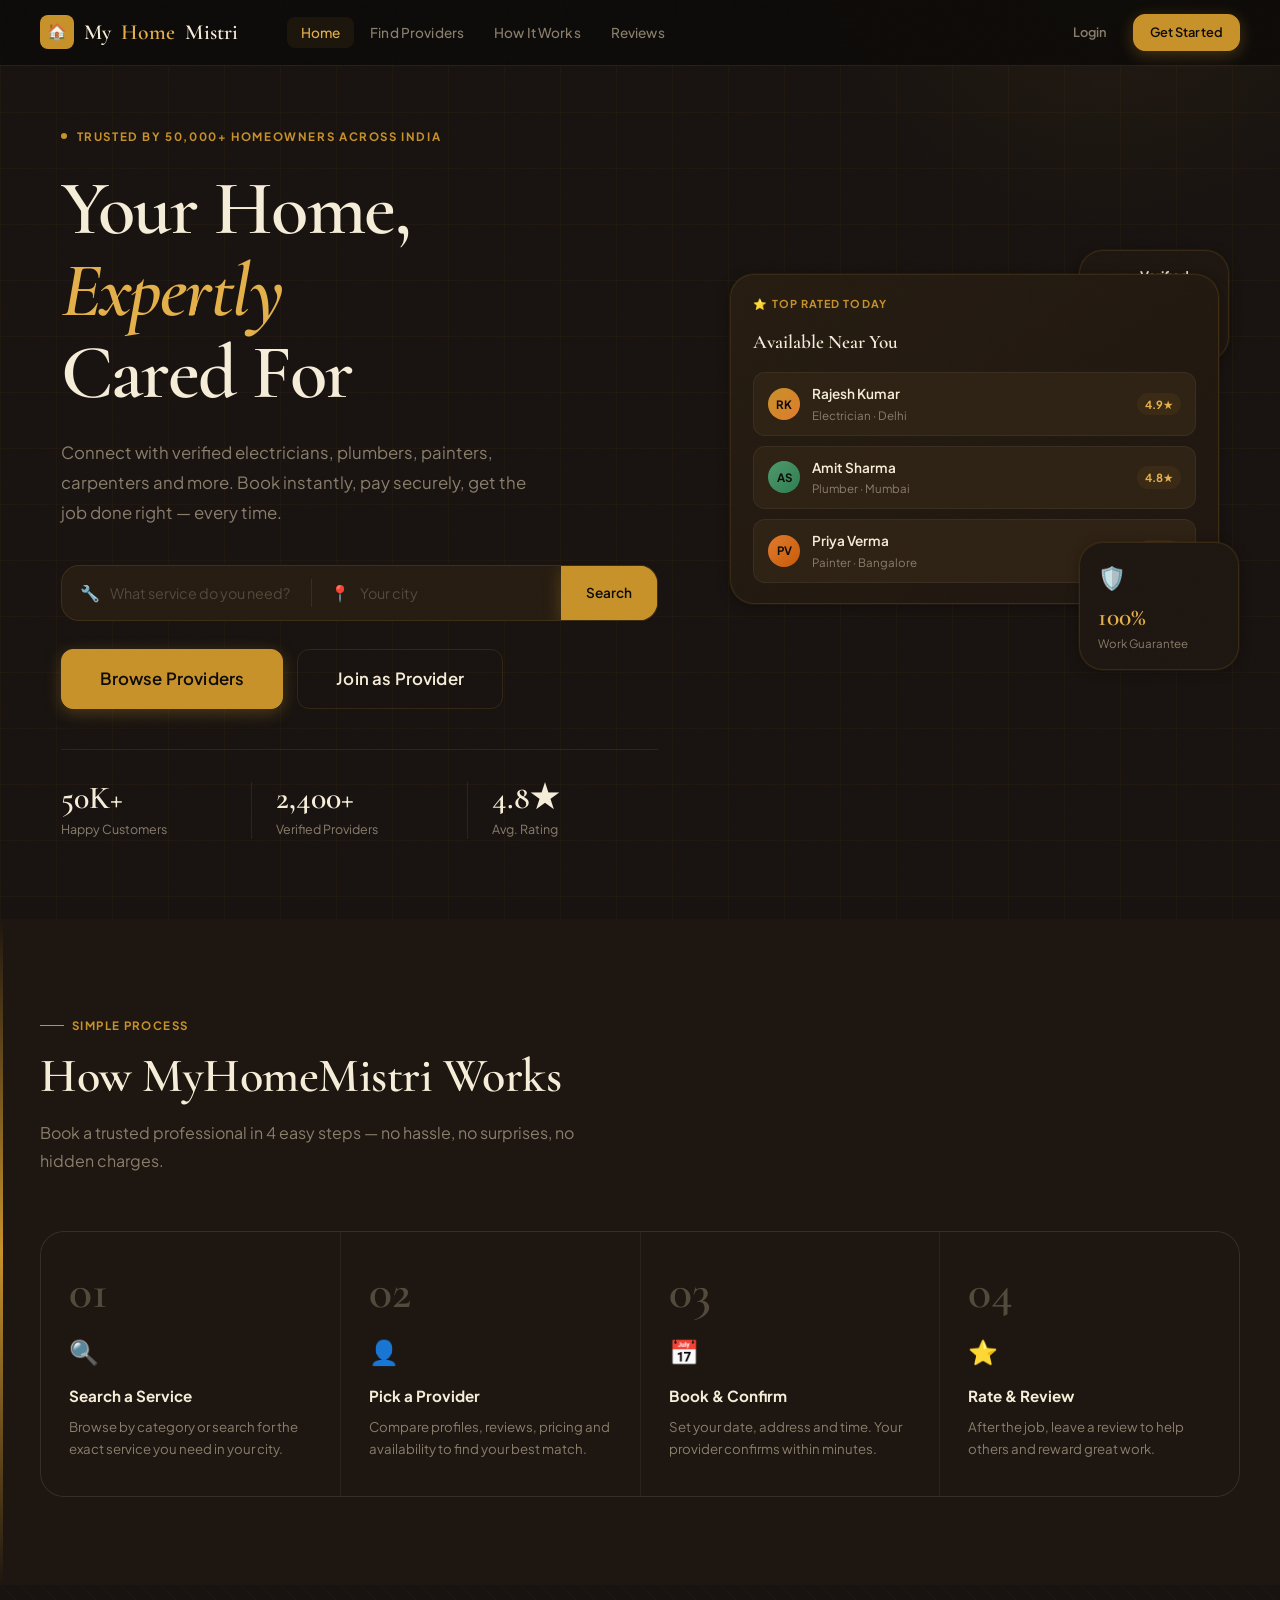
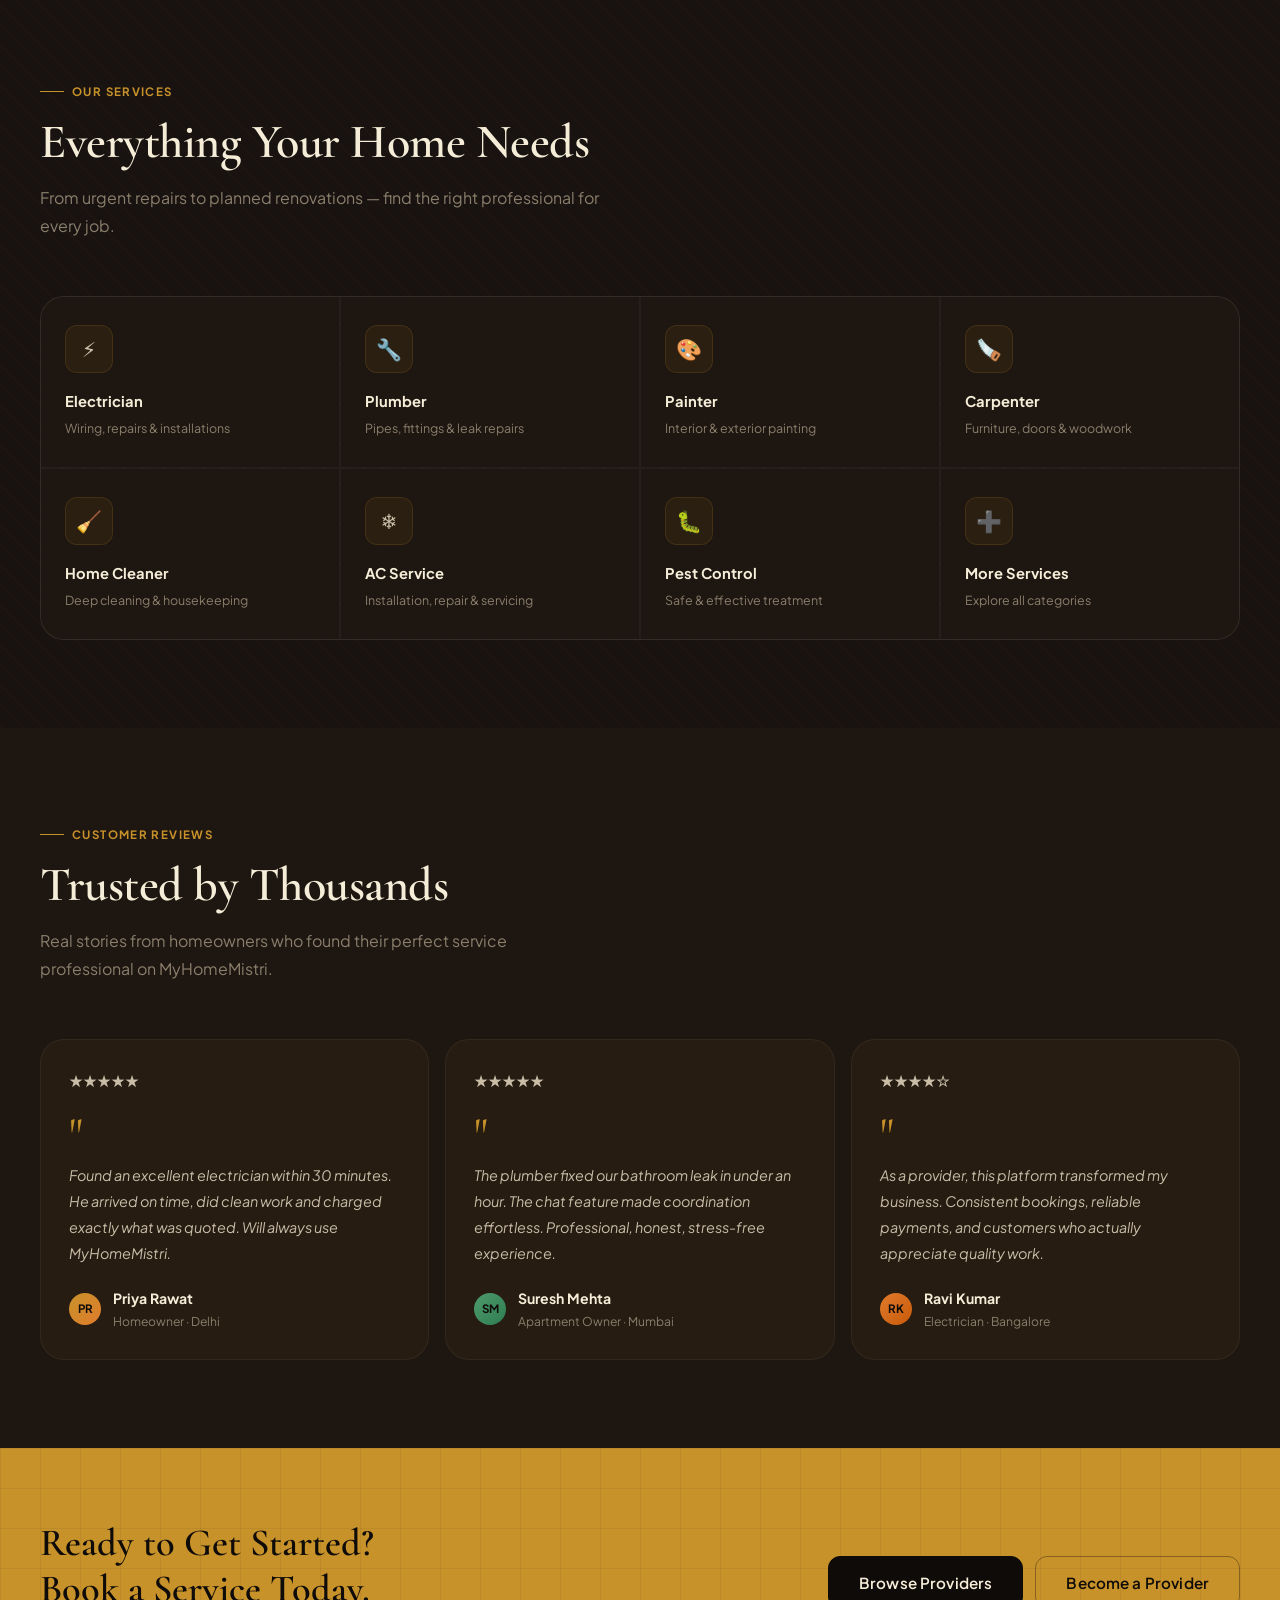
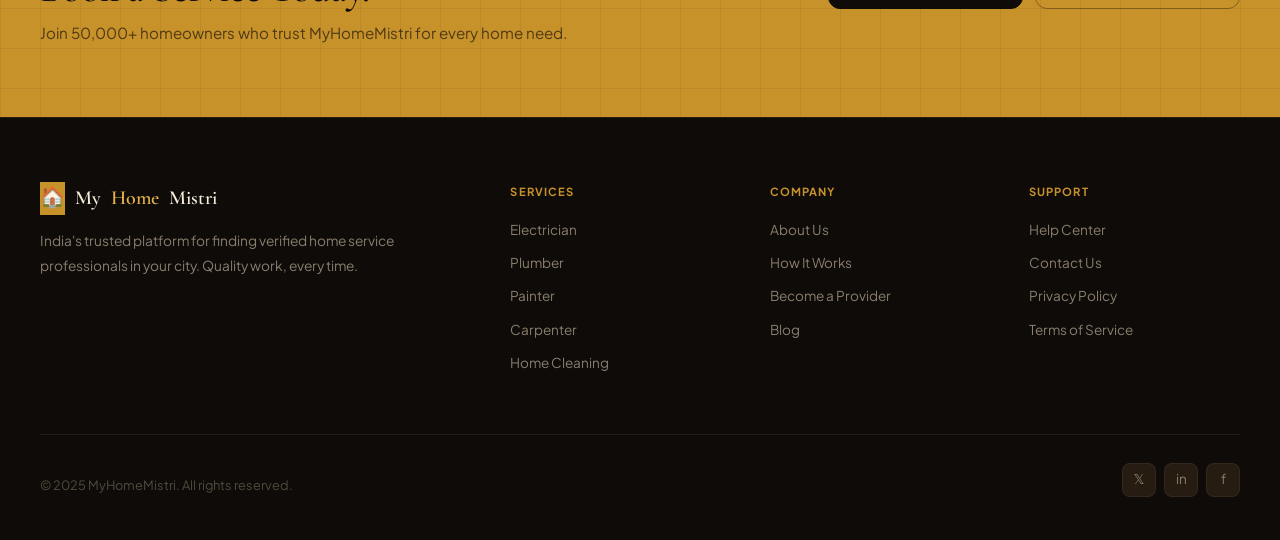
==== commit a8a9b053: "new version of UI" ====
--- a/frontend/index.html
+++ b/frontend/index.html
@@ -10,18 +10,10 @@
 </head>
 <body>
 
-<!-- Background Shapes -->
-<div class="bg-shapes" aria-hidden="true">
-  <div class="bg-shape bg-shape-1"></div>
-  <div class="bg-shape bg-shape-2"></div>
-  <div class="bg-shape bg-shape-3"></div>
-</div>
-
-<!-- Navbar -->
-<nav class="navbar" id="navbar">
+<nav class="navbar">
   <div class="nav-container">
     <a href="index.html" class="nav-logo">
-      <div class="logo-icon">🏠</div>
+      <div class="logo-mark">🏠</div>
       My<span class="accent">Home</span>Mistri
     </a>
     <ul class="nav-links">
@@ -31,8 +23,8 @@
       <li><a href="#testimonials" class="nav-link">Reviews</a></li>
     </ul>
     <div class="nav-actions">
-      <a href="login.html" class="btn btn-outline">Login</a>
-      <a href="register.html" class="btn btn-primary">Get Started</a>
+      <a href="login.html" class="btn btn-ghost btn-sm">Login</a>
+      <a href="register.html" class="btn btn-primary btn-sm">Get Started</a>
     </div>
     <button class="hamburger" id="hamburger" aria-label="Toggle menu">
       <span></span><span></span><span></span>
@@ -40,7 +32,6 @@
   </div>
 </nav>
 
-<!-- Mobile Drawer -->
 <div class="nav-overlay" id="navOverlay"></div>
 <div class="nav-drawer" id="navDrawer">
   <a href="index.html" class="nav-link active">Home</a>
@@ -49,30 +40,27 @@
   <a href="#testimonials" class="nav-link">Reviews</a>
   <div class="nav-actions">
     <a href="login.html" class="btn btn-outline">Login</a>
-    <a href="register.html" class="btn btn-primary">Get Started Free</a>
+    <a href="register.html" class="btn btn-primary">Get Started</a>
   </div>
 </div>
 
-<!-- Hero Section -->
-<section class="hero">
-  <div class="hero-bg"></div>
-  <div class="hero-bg-pattern"></div>
-  <div class="hero-container">
-    <div class="hero-content">
-      <div class="hero-label">
-        <span class="dot"></span>
-        Trusted by 50,000+ homeowners
+<!-- HERO -->
+<section class="hero page-wrap">
+  <div class="hero-inner">
+    <div>
+      <div class="hero-eyebrow">
+        <span class="eyebrow-dot"></span>
+        Trusted by 50,000+ homeowners across India
       </div>
       <h1 class="hero-title">
-        Find Trusted<br>
-        <span class="gradient-text">Home Experts</span><br>
-        Near You
+        <span class="block">Your Home,</span>
+        <em>Expertly</em>
+        <span class="block">Cared For</span>
       </h1>
       <p class="hero-subtitle">
-        Connect with verified electricians, plumbers, painters, carpenters and more. Book instantly, pay securely, get the job done right.
+        Connect with verified electricians, plumbers, painters, carpenters and more. Book instantly, pay securely, get the job done right — every time.
       </p>
 
-      <!-- Search Bar -->
       <div class="hero-search">
         <div class="search-field">
           <span>🔧</span>
@@ -81,331 +69,275 @@
         <div class="search-divider"></div>
         <div class="search-field">
           <span>📍</span>
-          <input type="text" placeholder="Your location">
+          <input type="text" placeholder="Your city">
         </div>
         <a href="providers.html" class="btn btn-primary">Search</a>
       </div>
 
-      <div class="hero-cta-group">
-        <a href="providers.html" class="btn btn-primary btn-lg">
-          Browse Providers →
-        </a>
-        <a href="register.html?role=provider" class="btn btn-outline btn-lg">
-          Join as Provider
-        </a>
+      <div class="hero-cta">
+        <a href="providers.html" class="btn btn-primary btn-xl">Browse Providers</a>
+        <a href="register.html?role=provider" class="btn btn-outline btn-xl">Join as Provider</a>
       </div>
 
       <div class="hero-stats">
         <div class="hero-stat">
-          <div class="hero-stat-number">50K+</div>
+          <div class="hero-stat-num">50K+</div>
           <div class="hero-stat-label">Happy Customers</div>
         </div>
         <div class="hero-stat">
-          <div class="hero-stat-number">8K+</div>
+          <div class="hero-stat-num">2,400+</div>
           <div class="hero-stat-label">Verified Providers</div>
         </div>
         <div class="hero-stat">
-          <div class="hero-stat-number">4.9★</div>
-          <div class="hero-stat-label">Average Rating</div>
+          <div class="hero-stat-num">4.8★</div>
+          <div class="hero-stat-label">Avg. Rating</div>
         </div>
       </div>
     </div>
 
     <div class="hero-visual">
-      <div class="hero-card-main">
-        <p style="font-size:0.78rem;font-weight:700;color:var(--text-muted);text-transform:uppercase;letter-spacing:0.06em;margin-bottom:12px;">Top Providers Today</p>
-        <div class="hero-card-provider">
-          <div class="avatar">RK</div>
-          <div class="hero-provider-info">
-            <h4>Rajesh Kumar</h4>
-            <p>⚡ Electrician · Delhi</p>
-          </div>
-          <div class="hero-provider-badge">Available</div>
-        </div>
-        <div class="hero-card-provider">
-          <div class="avatar" style="background:linear-gradient(135deg,#3B82F6,#60A5FA)">MV</div>
-          <div class="hero-provider-info">
-            <h4>Mohan Verma</h4>
-            <p>🔧 Plumber · Mumbai</p>
-          </div>
-          <div class="hero-provider-badge">Available</div>
-        </div>
-        <div class="hero-card-provider">
-          <div class="avatar" style="background:linear-gradient(135deg,#8B5CF6,#A78BFA)">AS</div>
-          <div class="hero-provider-info">
-            <h4>Amit Sharma</h4>
-            <p>🎨 Painter · Bangalore</p>
-          </div>
-          <div class="hero-provider-badge">Available</div>
-        </div>
-        <div style="display:flex;gap:8px;margin-top:16px">
-          <div style="flex:1;height:6px;background:linear-gradient(90deg,var(--primary),var(--secondary-light));border-radius:3px"></div>
-          <div style="flex:1;height:6px;background:var(--bg-muted);border-radius:3px"></div>
-          <div style="flex:1;height:6px;background:var(--bg-muted);border-radius:3px"></div>
-        </div>
-      </div>
-      <div class="hero-floating-card card-rating">
-        <div>
-          <div class="floating-rating-number">4.9</div>
-          <div style="display:flex;gap:2px;margin:2px 0">★★★★★</div>
-          <div class="floating-rating-label">Avg. Rating</div>
-        </div>
-      </div>
-      <div class="hero-floating-card card-booking">
-        <div style="font-size:1.1rem;margin-bottom:4px">✅</div>
-        <div style="font-size:0.82rem;font-weight:700;color:var(--text-dark)">Booking Confirmed!</div>
-        <div style="font-size:0.72rem;color:var(--text-muted)">Plumber · 2 min ago</div>
-      </div>
-    </div>
-  </div>
-</section>
-
-<!-- Categories Strip -->
-<section class="categories-strip">
-  <div class="container">
-    <div class="categories-scroll" id="categoriesScroll">
-      <div class="category-chip active" data-category="all">
-        <span class="chip-icon">🏠</span> All Services
-      </div>
-      <div class="category-chip" data-category="electrician">
-        <span class="chip-icon">⚡</span> Electrician
-      </div>
-      <div class="category-chip" data-category="plumber">
-        <span class="chip-icon">🔧</span> Plumber
-      </div>
-      <div class="category-chip" data-category="painter">
-        <span class="chip-icon">🎨</span> Painter
-      </div>
-      <div class="category-chip" data-category="carpenter">
-        <span class="chip-icon">🪚</span> Carpenter
-      </div>
-      <div class="category-chip" data-category="cleaner">
-        <span class="chip-icon">🧹</span> Cleaner
-      </div>
-      <div class="category-chip" data-category="ac">
-        <span class="chip-icon">❄️</span> AC Service
-      </div>
-      <div class="category-chip" data-category="pest">
-        <span class="chip-icon">🐛</span> Pest Control
-      </div>
-      <div class="category-chip" data-category="mason">
-        <span class="chip-icon">🧱</span> Mason
-      </div>
-    </div>
-  </div>
-</section>
-
-<!-- Features Section -->
-<section class="features section" id="features">
-  <div class="container">
-    <div class="features-header">
-      <div class="section-label reveal">✨ Why Choose Us</div>
-      <h2 class="section-title reveal reveal-delay-1">Everything You Need for<br>Home Services</h2>
-      <p class="section-subtitle reveal reveal-delay-2" style="margin:0 auto">We make it simple to find, book, and manage trusted home service professionals in your area.</p>
-    </div>
-    <div class="features-grid">
-      <div class="feature-card card-tilt reveal reveal-delay-1">
-        <div class="feature-icon orange">✅</div>
-        <h3 class="feature-title">Verified Professionals</h3>
-        <p class="feature-desc">Every provider goes through a strict background verification and skill assessment process before joining our platform.</p>
-      </div>
-      <div class="feature-card card-tilt reveal reveal-delay-2">
-        <div class="feature-icon blue">⚡</div>
-        <h3 class="feature-title">Instant Booking</h3>
-        <p class="feature-desc">Book a service in under 2 minutes. Real-time availability, instant confirmation, no back and forth calls needed.</p>
-      </div>
-      <div class="feature-card card-tilt reveal reveal-delay-3">
-        <div class="feature-icon green">💬</div>
-        <h3 class="feature-title">Live Chat Support</h3>
-        <p class="feature-desc">Chat directly with your service provider before the job. Discuss requirements, get quotes, and stay updated.</p>
-      </div>
-      <div class="feature-card card-tilt reveal reveal-delay-1">
-        <div class="feature-icon amber">🛡️</div>
-        <h3 class="feature-title">100% Insured</h3>
-        <p class="feature-desc">All work is backed by our satisfaction guarantee. If you're not happy, we make it right—no questions asked.</p>
-      </div>
-      <div class="feature-card card-tilt reveal reveal-delay-2">
-        <div class="feature-icon rose">⭐</div>
-        <h3 class="feature-title">Honest Reviews</h3>
-        <p class="feature-desc">Real reviews from verified customers. Make confident decisions based on authentic ratings and detailed feedback.</p>
-      </div>
-      <div class="feature-card card-tilt reveal reveal-delay-3">
-        <div class="feature-icon cyan">📊</div>
-        <h3 class="feature-title">Easy Dashboard</h3>
-        <p class="feature-desc">Track all your bookings, payments, and messages from one clean dashboard. Stay organized effortlessly.</p>
-      </div>
-    </div>
-  </div>
-</section>
-
-<!-- How It Works -->
-<section class="how-it-works section" id="how-it-works">
-  <div class="container">
-    <div style="text-align:center;margin-bottom:var(--space-xl)">
-      <div class="section-label reveal" style="margin:0 auto var(--space-md)">🗺️ How It Works</div>
-      <h2 class="section-title reveal reveal-delay-1">Simple, Fast & Reliable</h2>
-      <p class="section-subtitle reveal reveal-delay-2" style="margin:0 auto">Get your home service done in 4 easy steps</p>
-    </div>
-    <div class="steps-grid">
-      <div class="step-card reveal reveal-delay-1">
-        <div class="step-number">1</div>
-        <h3 class="step-title">Search Service</h3>
-        <p class="step-desc">Browse by category or search for the specific service you need in your city.</p>
-      </div>
-      <div class="step-card reveal reveal-delay-2">
-        <div class="step-number">2</div>
-        <h3 class="step-title">Choose Provider</h3>
-        <p class="step-desc">Compare profiles, read reviews, check portfolios and pick the best provider for you.</p>
-      </div>
-      <div class="step-card reveal reveal-delay-3">
-        <div class="step-number">3</div>
-        <h3 class="step-title">Book & Chat</h3>
-        <p class="step-desc">Book instantly and chat with your provider to discuss details before the appointment.</p>
-      </div>
-      <div class="step-card reveal reveal-delay-4">
-        <div class="step-number">4</div>
-        <h3 class="step-title">Rate & Review</h3>
-        <p class="step-desc">After the job, leave honest feedback to help others make the right choice.</p>
-      </div>
-    </div>
-  </div>
-</section>
-
-<!-- Testimonials -->
-<section class="testimonials section" id="testimonials">
-  <div class="container" style="padding-bottom:0">
-    <div class="testimonials-header">
-      <div class="section-label reveal" style="margin:0 auto var(--space-md)">💬 Testimonials</div>
-      <h2 class="section-title reveal reveal-delay-1">What Our Customers Say</h2>
-    </div>
-  </div>
-  <div class="testimonials-track-wrapper">
-    <div class="testimonials-track" id="testimonialsTrack">
-      <!-- Populated by JS -->
-    </div>
-  </div>
-</section>
-
-<!-- CTA Section -->
-<section class="cta-section">
-  <div class="container">
-    <div class="cta-content">
-      <div class="section-label reveal" style="margin:0 auto var(--space-md)">🚀 Get Started</div>
-      <h2 class="cta-title reveal reveal-delay-1">Ready to Get Your<br>Home Fixed?</h2>
-      <p class="cta-subtitle reveal reveal-delay-2">
-        Join thousands of happy homeowners who trust MyHomeMistri for all their home service needs.
-      </p>
-      <div class="cta-buttons reveal reveal-delay-3">
-        <a href="providers.html" class="btn btn-white btn-lg">Find a Provider</a>
-        <a href="register.html?role=provider" class="btn btn-outline-white btn-lg">Become a Provider</a>
-      </div>
-    </div>
-  </div>
-</section>
-
-<!-- Footer -->
+      <div class="hero-card-stack">
+        <div class="hcard hcard-verified">
+          <div class="hcard-verified-icon">✅</div>
+          <div>
+            <strong>Verified Pro</strong>
+            <p>Background checked</p>
+          </div>
+        </div>
+        <div class="hcard hcard-main">
+          <div class="hcard-main-label">⭐ Top Rated Today</div>
+          <h3>Available Near You</h3>
+          <div class="provider-rows">
+            <div class="provider-row">
+              <div class="avatar avatar-sm">RK</div>
+              <div class="provider-row-info">
+                <div class="provider-row-name">Rajesh Kumar</div>
+                <div class="provider-row-type">Electrician · Delhi</div>
+              </div>
+              <div class="provider-row-badge">4.9★</div>
+            </div>
+            <div class="provider-row">
+              <div class="avatar avatar-sm" style="background:linear-gradient(135deg,#4E9A6C,#2E7D52)">AS</div>
+              <div class="provider-row-info">
+                <div class="provider-row-name">Amit Sharma</div>
+                <div class="provider-row-type">Plumber · Mumbai</div>
+              </div>
+              <div class="provider-row-badge">4.8★</div>
+            </div>
+            <div class="provider-row">
+              <div class="avatar avatar-sm" style="background:linear-gradient(135deg,#E07B2C,#C85A0A)">PV</div>
+              <div class="provider-row-info">
+                <div class="provider-row-name">Priya Verma</div>
+                <div class="provider-row-type">Painter · Bangalore</div>
+              </div>
+              <div class="provider-row-badge">4.7★</div>
+            </div>
+          </div>
+        </div>
+        <div class="hcard hcard-stat">
+          <div class="hcard-stat-icon">🛡️</div>
+          <div class="hcard-stat-val">100%</div>
+          <div class="hcard-stat-label">Work Guarantee</div>
+        </div>
+      </div>
+    </div>
+  </div>
+</section>
+
+<!-- HOW IT WORKS -->
+<section class="how-section section" id="how-it-works">
+  <div class="container">
+    <div class="section-eyebrow">Simple Process</div>
+    <h2 class="section-title">How MyHomeMistri Works</h2>
+    <p class="section-subtitle">Book a trusted professional in 4 easy steps — no hassle, no surprises, no hidden charges.</p>
+    <div class="steps-row">
+      <div class="step">
+        <div class="step-num">01</div>
+        <div class="step-icon">🔍</div>
+        <div class="step-title">Search a Service</div>
+        <div class="step-desc">Browse by category or search for the exact service you need in your city.</div>
+      </div>
+      <div class="step">
+        <div class="step-num">02</div>
+        <div class="step-icon">👤</div>
+        <div class="step-title">Pick a Provider</div>
+        <div class="step-desc">Compare profiles, reviews, pricing and availability to find your best match.</div>
+      </div>
+      <div class="step">
+        <div class="step-num">03</div>
+        <div class="step-icon">📅</div>
+        <div class="step-title">Book & Confirm</div>
+        <div class="step-desc">Set your date, address and time. Your provider confirms within minutes.</div>
+      </div>
+      <div class="step">
+        <div class="step-num">04</div>
+        <div class="step-icon">⭐</div>
+        <div class="step-title">Rate & Review</div>
+        <div class="step-desc">After the job, leave a review to help others and reward great work.</div>
+      </div>
+    </div>
+  </div>
+</section>
+
+<!-- SERVICES -->
+<section class="services-section section">
+  <div class="container">
+    <div class="section-eyebrow">Our Services</div>
+    <h2 class="section-title">Everything Your Home Needs</h2>
+    <p class="section-subtitle">From urgent repairs to planned renovations — find the right professional for every job.</p>
+    <div class="services-grid">
+      <a href="providers.html?service=electrician" class="service-card">
+        <div class="service-icon">⚡</div>
+        <h4>Electrician</h4>
+        <p>Wiring, repairs & installations</p>
+      </a>
+      <a href="providers.html?service=plumber" class="service-card">
+        <div class="service-icon">🔧</div>
+        <h4>Plumber</h4>
+        <p>Pipes, fittings & leak repairs</p>
+      </a>
+      <a href="providers.html?service=painter" class="service-card">
+        <div class="service-icon">🎨</div>
+        <h4>Painter</h4>
+        <p>Interior & exterior painting</p>
+      </a>
+      <a href="providers.html?service=carpenter" class="service-card">
+        <div class="service-icon">🪚</div>
+        <h4>Carpenter</h4>
+        <p>Furniture, doors & woodwork</p>
+      </a>
+      <a href="providers.html?service=cleaner" class="service-card">
+        <div class="service-icon">🧹</div>
+        <h4>Home Cleaner</h4>
+        <p>Deep cleaning & housekeeping</p>
+      </a>
+      <a href="providers.html?service=ac" class="service-card">
+        <div class="service-icon">❄️</div>
+        <h4>AC Service</h4>
+        <p>Installation, repair & servicing</p>
+      </a>
+      <a href="providers.html?service=pest" class="service-card">
+        <div class="service-icon">🐛</div>
+        <h4>Pest Control</h4>
+        <p>Safe & effective treatment</p>
+      </a>
+      <a href="providers.html" class="service-card">
+        <div class="service-icon">➕</div>
+        <h4>More Services</h4>
+        <p>Explore all categories</p>
+      </a>
+    </div>
+  </div>
+</section>
+
+<!-- TESTIMONIALS -->
+<section class="testimonials-section section" id="testimonials">
+  <div class="container">
+    <div class="section-eyebrow">Customer Reviews</div>
+    <h2 class="section-title">Trusted by Thousands</h2>
+    <p class="section-subtitle">Real stories from homeowners who found their perfect service professional on MyHomeMistri.</p>
+    <div class="testimonials-grid">
+      <div class="tcard">
+        <div class="tcard-stars">★★★★★</div>
+        <div class="tcard-quote">"</div>
+        <p class="tcard-text">Found an excellent electrician within 30 minutes. He arrived on time, did clean work and charged exactly what was quoted. Will always use MyHomeMistri.</p>
+        <div class="tcard-author">
+          <div class="avatar avatar-sm">PR</div>
+          <div>
+            <div class="tcard-name">Priya Rawat</div>
+            <div class="tcard-role">Homeowner · Delhi</div>
+          </div>
+        </div>
+      </div>
+      <div class="tcard">
+        <div class="tcard-stars">★★★★★</div>
+        <div class="tcard-quote">"</div>
+        <p class="tcard-text">The plumber fixed our bathroom leak in under an hour. The chat feature made coordination effortless. Professional, honest, stress-free experience.</p>
+        <div class="tcard-author">
+          <div class="avatar avatar-sm" style="background:linear-gradient(135deg,#4E9A6C,#2E7D52)">SM</div>
+          <div>
+            <div class="tcard-name">Suresh Mehta</div>
+            <div class="tcard-role">Apartment Owner · Mumbai</div>
+          </div>
+        </div>
+      </div>
+      <div class="tcard">
+        <div class="tcard-stars">★★★★☆</div>
+        <div class="tcard-quote">"</div>
+        <p class="tcard-text">As a provider, this platform transformed my business. Consistent bookings, reliable payments, and customers who actually appreciate quality work.</p>
+        <div class="tcard-author">
+          <div class="avatar avatar-sm" style="background:linear-gradient(135deg,#E07B2C,#C85A0A)">RK</div>
+          <div>
+            <div class="tcard-name">Ravi Kumar</div>
+            <div class="tcard-role">Electrician · Bangalore</div>
+          </div>
+        </div>
+      </div>
+    </div>
+  </div>
+</section>
+
+<!-- CTA BAND -->
+<section class="cta-band">
+  <div class="container">
+    <div class="cta-band-inner">
+      <div>
+        <h2>Ready to Get Started?<br>Book a Service Today.</h2>
+        <p>Join 50,000+ homeowners who trust MyHomeMistri for every home need.</p>
+      </div>
+      <div class="cta-band-btns">
+        <a href="providers.html" class="btn btn-dark btn-lg">Browse Providers</a>
+        <a href="register.html?role=provider" class="btn btn-dark-outline btn-lg">Become a Provider</a>
+      </div>
+    </div>
+  </div>
+</section>
+
 <footer>
   <div class="container">
     <div class="footer-grid">
       <div>
         <div class="footer-logo">
-          <div class="logo-icon" style="width:36px;height:36px;display:flex;align-items:center;justify-content:center;font-size:1.1rem;border-radius:8px">🏠</div>
-          My<span style="color:var(--primary-light)">Home</span>Mistri
-        </div>
-        <p>India's most trusted platform for home services. Connecting homeowners with skilled professionals since 2020.</p>
-        <div class="social-links">
-          <a href="#" class="social-link">📘</a>
-          <a href="#" class="social-link">🐦</a>
-          <a href="#" class="social-link">📸</a>
-          <a href="#" class="social-link">💼</a>
-        </div>
-      </div>
-      <div class="footer-links-row">
-        <div>
-          <h4>Services</h4>
-          <a href="providers.html?category=electrician">Electrician</a>
-          <a href="providers.html?category=plumber">Plumber</a>
-          <a href="providers.html?category=painter">Painter</a>
-          <a href="providers.html?category=carpenter">Carpenter</a>
-          <a href="providers.html?category=cleaner">Cleaner</a>
-          <a href="providers.html?category=ac">AC Service</a>
-        </div>
-        <div>
-          <h4>Company</h4>
-          <a href="#">About Us</a>
-          <a href="#">Careers</a>
-          <a href="#">Blog</a>
-          <a href="#">Press</a>
-          <a href="#">Contact</a>
-        </div>
+          <div class="logo-mark">🏠</div>
+          My<span class="accent">Home</span>Mistri
+        </div>
+        <p>India's trusted platform for finding verified home service professionals in your city. Quality work, every time.</p>
+      </div>
+      <div>
+        <h4>Services</h4>
+        <a href="providers.html?service=electrician">Electrician</a>
+        <a href="providers.html?service=plumber">Plumber</a>
+        <a href="providers.html?service=painter">Painter</a>
+        <a href="providers.html?service=carpenter">Carpenter</a>
+        <a href="providers.html?service=cleaner">Home Cleaning</a>
+      </div>
+      <div>
+        <h4>Company</h4>
+        <a href="#">About Us</a>
+        <a href="#">How It Works</a>
+        <a href="#">Become a Provider</a>
+        <a href="#">Blog</a>
       </div>
       <div>
         <h4>Support</h4>
         <a href="#">Help Center</a>
-        <a href="#">Safety</a>
+        <a href="#">Contact Us</a>
         <a href="#">Privacy Policy</a>
         <a href="#">Terms of Service</a>
-        <a href="#">Cookie Policy</a>
       </div>
     </div>
     <div class="footer-bottom">
       <span>© 2025 MyHomeMistri. All rights reserved.</span>
-      <span>Made with ❤️ in India</span>
+      <div class="social-links">
+        <a href="#" class="social-link">𝕏</a>
+        <a href="#" class="social-link">in</a>
+        <a href="#" class="social-link">f</a>
+      </div>
     </div>
   </div>
 </footer>
 
-<!-- Toast Container -->
-<div class="toast-container" id="toastContainer"></div>
-
+<div class="toast-container"></div>
 <script src="js/global.js"></script>
-<script src="js/providers.js"></script>
-<script>
-  // Populate testimonials
-  const testimonials = [
-    { name: "Priya Sharma", role: "Homeowner · Delhi", text: "Found an excellent electrician within minutes. The entire process was so smooth and the provider was punctual and professional.", rating: 5, initial: "PS" },
-    { name: "Rahul Gupta", role: "Homeowner · Mumbai", text: "MyHomeMistri saved my weekend! Got a plumber in 30 minutes for an emergency pipe burst. Highly recommend!", rating: 5, initial: "RG" },
-    { name: "Ananya Reddy", role: "Homeowner · Hyderabad", text: "The painter did an amazing job transforming my living room. I loved being able to see his portfolio before booking.", rating: 5, initial: "AR" },
-    { name: "Vikram Nair", role: "Homeowner · Bangalore", text: "Super easy to use. I booked an AC service and the technician was knowledgeable and fixed it in one visit.", rating: 5, initial: "VN" },
-    { name: "Sunita Patel", role: "Homeowner · Pune", text: "Finally a platform that has quality providers. The chat feature is great for discussing requirements beforehand.", rating: 4, initial: "SP" },
-    { name: "Amit Joshi", role: "Homeowner · Chennai", text: "Excellent service! The carpenter made custom furniture exactly as I described. Great communication throughout.", rating: 5, initial: "AJ" },
-  ];
-
-  const track = document.getElementById('testimonialsTrack');
-  const allTestimonials = [...testimonials, ...testimonials];
-  allTestimonials.forEach(t => {
-    const stars = '★'.repeat(t.rating) + '☆'.repeat(5 - t.rating);
-    track.innerHTML += `
-      <div class="testimonial-card">
-        <div class="testimonial-quote">"</div>
-        <p class="testimonial-text">${t.text}</p>
-        <div class="testimonial-author">
-          <div class="avatar avatar-sm" style="background:linear-gradient(135deg,var(--primary),var(--secondary-light))">${t.initial}</div>
-          <div class="testimonial-author-info">
-            <h4>${t.name}</h4>
-            <p>${t.role}</p>
-          </div>
-          <div style="margin-left:auto;color:var(--warning);font-size:0.8rem">${stars}</div>
-        </div>
-      </div>
-    `;
-  });
-
-  // Category chips
-  document.querySelectorAll('.category-chip').forEach(chip => {
-    chip.addEventListener('click', function() {
-      document.querySelectorAll('.category-chip').forEach(c => c.classList.remove('active'));
-      this.classList.add('active');
-      const cat = this.dataset.category;
-      window.location.href = cat === 'all' ? 'providers.html' : `providers.html?category=${cat}`;
-    });
-  });
-
-  // Hero search
-  document.querySelector('.hero-search .btn').addEventListener('click', function(e) {
-    const val = document.getElementById('heroServiceInput').value.trim();
-    if (val) window.location.href = `providers.html?search=${encodeURIComponent(val)}`;
-  });
-</script>
 </body>
-</html>+</html>
--- a/frontend/css/global.css
+++ b/frontend/css/global.css
@@ -1,1159 +1,489 @@
-@import url('https://fonts.googleapis.com/css2?family=Manrope:wght@400;500;600;700;800&family=Bricolage+Grotesque:wght@500;600;700;800&family=Syne:wght@500;700;800&display=swap');
+@import url('https://fonts.googleapis.com/css2?family=Cormorant+Garamond:ital,wght@0,500;0,600;0,700;1,500&family=Plus+Jakarta+Sans:wght@400;500;600;700&display=swap');
 
 :root {
-  /* Color Palette */
-  --primary: #0EA5A4;
-  --primary-light: #2DD4BF;
-  --primary-dark: #0F766E;
-  --primary-glow: rgba(14, 165, 164, 0.24);
-  --secondary: #2563EB;
-  --secondary-light: #60A5FA;
-  --accent: #E11D48;
-  --accent-light: #FB7185;
-  --warning: #F59E0B;
-  --danger: #DC2626;
-
-  /* Neutral Palette */
-  --white: #FFFFFF;
-  --bg-base: #FFFDF8;
-  --bg-soft: #FFF6EA;
-  --bg-muted: #FDECD8;
-  --surface: rgba(255, 255, 255, 0.85);
-  --surface-raised: rgba(255, 255, 255, 0.95);
-  --border: rgba(37, 99, 235, 0.16);
-  --border-soft: rgba(0, 0, 0, 0.06);
-
-  /* Text */
-  --text-dark: #0F172A;
-  --text-body: #334155;
-  --text-muted: #64748B;
-  --text-light: #94A3B8;
-
-  /* Typography */
-  --font-display: 'Bricolage Grotesque', sans-serif;
-  --font-body: 'Manrope', sans-serif;
-  --font-brand: 'Syne', sans-serif;
-
-  /* Spacing */
-  --space-xs: 4px;
-  --space-sm: 8px;
-  --space-md: 16px;
-  --space-lg: 24px;
-  --space-xl: 40px;
-  --space-2xl: 64px;
-  --space-3xl: 96px;
-
-  /* Radius */
-  --radius-sm: 8px;
-  --radius-md: 14px;
-  --radius-lg: 20px;
-  --radius-xl: 28px;
-  --radius-full: 9999px;
-
-  /* Shadows */
-  --shadow-sm: 0 2px 8px rgba(37, 99, 235, 0.08), 0 1px 3px rgba(2,6,23,0.05);
-  --shadow-md: 0 8px 24px rgba(37, 99, 235, 0.12), 0 2px 8px rgba(2,6,23,0.06);
-  --shadow-lg: 0 20px 48px rgba(37, 99, 235, 0.16), 0 8px 16px rgba(2,6,23,0.08);
-  --shadow-xl: 0 32px 80px rgba(37, 99, 235, 0.18), 0 16px 32px rgba(2,6,23,0.1);
-  --shadow-glow: 0 0 32px rgba(37, 99, 235, 0.28);
-
-  /* Transitions */
-  --transition-fast: 0.15s cubic-bezier(0.4, 0, 0.2, 1);
-  --transition-base: 0.25s cubic-bezier(0.4, 0, 0.2, 1);
-  --transition-slow: 0.4s cubic-bezier(0.4, 0, 0.2, 1);
-  --transition-spring: 0.5s cubic-bezier(0.34, 1.56, 0.64, 1);
-
-  /* Z-index */
-  --z-base: 1;
-  --z-raised: 10;
-  --z-overlay: 100;
-  --z-modal: 200;
-  --z-toast: 300;
-  --z-nav: 1000;
-}
-
-/* ============ RESET & BASE ============ */
-*, *::before, *::after {
-  box-sizing: border-box;
-  margin: 0;
-  padding: 0;
-}
-
-html {
-  font-size: 16px;
-  scroll-behavior: smooth;
-  -webkit-text-size-adjust: 100%;
-  /* prevent any horizontal scrollbar even if a tiny sliver of the drawer appears */
-  overflow-x: hidden;
-}
+  /* Core palette - warm charcoal + amber gold */
+  --ink:        #181310;
+  --ink-deep:   #0E0B09;
+  --ink-mid:    #2A2018;
+  --surface:    #1E1610;
+  --surface-2:  #261C11;
+  --surface-3:  #2E2214;
+
+  --gold:       #C8922A;
+  --gold-light: #E4B04A;
+  --gold-glow:  rgba(200,146,42,0.18);
+  --gold-pale:  rgba(200,146,42,0.08);
+
+  --amber:      #E07B2C;
+  --cream:      #F5EDD8;
+  --cream-dim:  #BFB49A;
+  --cream-muted:#7A6E5A;
+
+  --text-h:     #F5EDD8;
+  --text-body:  #C9BDA8;
+  --text-muted: #8A7E6C;
+  --text-faint: #524A3C;
+
+  --success:    #4E9A6C;
+  --success-bg: rgba(78,154,108,0.12);
+  --danger:     #C0392B;
+  --danger-bg:  rgba(192,57,43,0.12);
+  --info:       #2E86C1;
+  --info-bg:    rgba(46,134,193,0.12);
+
+  --border:     rgba(200,146,42,0.15);
+  --border-soft:rgba(245,237,216,0.06);
+  --divider:    rgba(245,237,216,0.08);
+
+  --font-display: 'Cormorant Garamond', Georgia, serif;
+  --font-body:    'Plus Jakarta Sans', system-ui, sans-serif;
+
+  --radius-xs:  4px;
+  --radius-sm:  8px;
+  --radius-md:  12px;
+  --radius-lg:  18px;
+  --radius-xl:  24px;
+  --radius-full:9999px;
+
+  --shadow-glow: 0 0 32px rgba(200,146,42,0.12);
+  --shadow-card: 0 2px 12px rgba(0,0,0,0.35), 0 0 0 1px rgba(200,146,42,0.08);
+  --shadow-card-hover: 0 8px 32px rgba(0,0,0,0.45), 0 0 0 1px rgba(200,146,42,0.18);
+  --shadow-btn:  0 4px 16px rgba(200,146,42,0.3);
+
+  --transition:    0.18s ease;
+  --transition-md: 0.28s cubic-bezier(0.4,0,0.2,1);
+  --nav-h: 66px;
+}
+
+*, *::before, *::after { box-sizing: border-box; margin: 0; padding: 0; }
+html { font-size: 16px; scroll-behavior: smooth; -webkit-text-size-adjust: 100%; }
 
 body {
   font-family: var(--font-body);
   font-size: 1rem;
-  line-height: 1.6;
+  line-height: 1.65;
   color: var(--text-body);
-  background: linear-gradient(135deg, #FFFBF0 0%, #FFF8F0 35%, #FFF4E6 100%);
-  background-attachment: fixed;
+  background: var(--ink);
+  -webkit-font-smoothing: antialiased;
   overflow-x: hidden;
-  -webkit-font-smoothing: antialiased;
-  -moz-osx-font-smoothing: grayscale;
-  position: relative;
-}
-
-body::before,
-body::after {
+}
+
+/* Subtle noise texture overlay - pure CSS, no GPU cost */
+body::before {
   content: '';
   position: fixed;
-  inset: -20%;
+  inset: 0;
+  background-image: url("data:image/svg+xml,%3Csvg viewBox='0 0 256 256' xmlns='http://www.w3.org/2000/svg'%3E%3Cfilter id='noise'%3E%3CfeTurbulence type='fractalNoise' baseFrequency='0.9' numOctaves='4' stitchTiles='stitch'/%3E%3C/filter%3E%3Crect width='100%25' height='100%25' filter='url(%23noise)' opacity='0.04'/%3E%3C/svg%3E");
+  background-size: 200px 200px;
   pointer-events: none;
-  z-index: -3;
-  transform-origin: center;
-}
-
-body::before {
-  background:
-    conic-gradient(from 0deg at 50% 50%, 
-      rgba(255, 107, 107, 0.35),
-      rgba(255, 159, 64, 0.35),
-      rgba(255, 206, 86, 0.35),
-      rgba(75, 192, 192, 0.35),
-      rgba(100, 150, 255, 0.35),
-      rgba(200, 150, 255, 0.35),
-      rgba(255, 107, 107, 0.35)
-    );
-  filter: blur(100px) saturate(150%) brightness(1.1);
-  transform: perspective(2000px) rotateX(55deg) rotateZ(0deg) scale(1.2);
-  animation: glowPlaneA 25s ease-in-out infinite alternate;
-}
-
-body::after {
-  background:
-    radial-gradient(circle at 25% 35%, rgba(255, 178, 102, 0.35), transparent 45%),
-    radial-gradient(circle at 75% 45%, rgba(255, 150, 200, 0.35), transparent 48%),
-    radial-gradient(circle at 50% 80%, rgba(100, 200, 255, 0.3), transparent 45%),
-    radial-gradient(circle at 15% 70%, rgba(200, 180, 255, 0.28), transparent 42%);
-  filter: blur(85px) saturate(140%);
-  transform: perspective(1800px) rotateX(60deg) rotateZ(12deg) scale(1.15);
-  animation: glowPlaneB 28s ease-in-out infinite;
-}
-
-img {
-  max-width: 100%;
-  height: auto;
-  display: block;
-}
-
-a {
-  color: inherit;
-  text-decoration: none;
-}
-
-ul, ol {
-  list-style: none;
-}
-
-button {
-  cursor: pointer;
+  z-index: 9999;
+  opacity: 0.4;
+}
+
+img { max-width: 100%; height: auto; display: block; }
+a { color: inherit; text-decoration: none; }
+ul, ol { list-style: none; }
+button { cursor: pointer; font-family: var(--font-body); border: none; outline: none; background: none; }
+input, textarea, select { font-family: var(--font-body); outline: none; }
+
+/* ── GEOMETRIC PATTERN BG UTILITY ── */
+.pattern-bg {
+  background-image:
+    linear-gradient(var(--border-soft) 1px, transparent 1px),
+    linear-gradient(90deg, var(--border-soft) 1px, transparent 1px);
+  background-size: 40px 40px;
+}
+
+/* ── NAVBAR ── */
+.navbar {
+  position: fixed; top: 0; left: 0; width: 100%;
+  height: var(--nav-h);
+  background: rgba(14,11,9,0.92);
+  border-bottom: 1px solid var(--border);
+  backdrop-filter: blur(16px);
+  -webkit-backdrop-filter: blur(16px);
+  z-index: 1000;
+  display: flex; align-items: center;
+}
+
+.nav-container {
+  max-width: 1320px; margin: 0 auto;
+  padding: 0 40px; width: 100%;
+  display: flex; align-items: center; gap: 32px;
+}
+
+.nav-logo {
+  display: flex; align-items: center; gap: 10px;
+  font-family: var(--font-display);
+  font-size: 1.35rem; font-weight: 600;
+  color: var(--cream); flex-shrink: 0;
+  letter-spacing: 0.01em;
+}
+.nav-logo .logo-mark {
+  width: 34px; height: 34px;
+  background: var(--gold);
+  border-radius: var(--radius-sm);
+  display: flex; align-items: center; justify-content: center;
+  font-size: 1rem;
+}
+.nav-logo .accent { color: var(--gold-light); }
+
+.nav-links {
+  display: flex; align-items: center; gap: 2px;
+  margin-left: 16px;
+}
+.nav-link {
+  font-size: 0.85rem; font-weight: 500;
+  color: var(--text-muted); padding: 7px 14px;
+  border-radius: var(--radius-sm);
+  transition: color var(--transition), background var(--transition);
+  letter-spacing: 0.01em;
+}
+.nav-link:hover { color: var(--cream); background: var(--surface-2); }
+.nav-link.active { color: var(--gold-light); background: var(--gold-pale); }
+
+.nav-actions { display: flex; align-items: center; gap: 8px; margin-left: auto; }
+
+/* ── BUTTONS ── */
+.btn {
+  display: inline-flex; align-items: center; justify-content: center;
+  gap: 6px; padding: 10px 22px;
+  border-radius: var(--radius-md);
+  font-size: 0.875rem; font-weight: 600;
   font-family: var(--font-body);
-  border: none;
-  outline: none;
-  background: none;
-}
-
-input, textarea, select {
-  font-family: var(--font-body);
-  outline: none;
-}
-
-/* ============ ABSTRACT BG SHAPES ============ */
-.bg-shapes {
-  position: fixed;
-  top: 0; left: 0;
-  width: 100%; height: 100%;
-  pointer-events: none;
-  z-index: -1;
-  overflow: hidden;
-  perspective: 1200px;
-}
-
-.bg-shape {
-  position: absolute;
-  border-radius: 50%;
-  filter: blur(70px);
-  opacity: 0.45;
-  will-change: transform;
-}
-
-.bg-shape-1 {
-  width: 700px; height: 700px;
-  background: radial-gradient(circle at 30% 30%, #FFB366 0%, #FF8A65 35%, transparent 70%);
-  top: -250px; right: -150px;
-  animation: floatShape1 14s cubic-bezier(0.42, 0, 0.58, 1) infinite;
-  box-shadow: 0 0 80px 20px rgba(255, 138, 101, 0.3);
-}
-
-.bg-shape-2 {
-  width: 500px; height: 500px;
-  background: radial-gradient(circle at 40% 40%, #7DD3FC 0%, #60A5FA 40%, transparent 70%);
-  bottom: -150px; left: -120px;
-  animation: floatShape2 17s cubic-bezier(0.42, 0, 0.58, 1) infinite;
-  box-shadow: 0 0 70px 15px rgba(96, 165, 250, 0.3);
-}
-
-.bg-shape-3 {
-  width: 600px; height: 600px;
-  background: radial-gradient(circle at 35% 35%, #F472B6 0%, #EC4899 30%, transparent 70%);
-  top: 40%; left: 35%;
-  animation: floatShape3 12s cubic-bezier(0.42, 0, 0.58, 1) infinite;
-  box-shadow: 0 0 90px 25px rgba(236, 72, 153, 0.25);
-}
-
-@keyframes floatShape1 {
-  0%, 100% { 
-    transform: translate(0, 0) rotateX(0deg) rotateY(0deg) rotateZ(0deg) scale(1);
-    opacity: 0.45;
-  }
-  25% { 
-    transform: translate(-50px, 40px) rotateX(15deg) rotateY(-20deg) rotateZ(10deg) scale(1.15);
-    opacity: 0.5;
-  }
-  50% { 
-    transform: translate(30px, -30px) rotateX(-15deg) rotateY(25deg) rotateZ(-15deg) scale(1.05);
-    opacity: 0.4;
-  }
-  75% { 
-    transform: translate(-40px, -50px) rotateX(20deg) rotateY(-15deg) rotateZ(20deg) scale(1.2);
-    opacity: 0.48;
-  }
-}
-
-@keyframes floatShape2 {
-  0%, 100% { 
-    transform: translate(0, 0) rotateX(0deg) rotateY(0deg) rotateZ(0deg) scale(1);
-    opacity: 0.45;
-  }
-  25% { 
-    transform: translate(50px, -50px) rotateX(-20deg) rotateY(20deg) rotateZ(-10deg) scale(1.1);
-    opacity: 0.48;
-  }
-  50% { 
-    transform: translate(-30px, 40px) rotateX(15deg) rotateY(-25deg) rotateZ(15deg) scale(1.18);
-    opacity: 0.42;
-  }
-  75% { 
-    transform: translate(40px, 30px) rotateX(-10deg) rotateY(15deg) rotateZ(-20deg) scale(1.08);
-    opacity: 0.46;
-  }
-}
-
-@keyframes floatShape3 {
-  0%, 100% { 
-    transform: translate(-50%, -50%) rotateX(0deg) rotateY(0deg) rotateZ(0deg) scale(1);
-    opacity: 0.45;
-  }
-  25% { 
-    transform: translate(-50%, -65%) rotateX(25deg) rotateY(-20deg) rotateZ(20deg) scale(1.2);
-    opacity: 0.5;
-  }
-  50% { 
-    transform: translate(-50%, -35%) rotateX(-20deg) rotateY(25deg) rotateZ(-15deg) scale(0.95);
-    opacity: 0.38;
-  }
-  75% { 
-    transform: translate(-50%, -55%) rotateX(15deg) rotateY(15deg) rotateZ(25deg) scale(1.12);
-    opacity: 0.47;
-  }
-}
- 
-/* ============ DECORATIVE 3D ANIMATIONS ============ */
-
-
-
-@keyframes glowPlaneA {
-  0% {
-    transform: perspective(2000px) rotateX(55deg) rotateY(-10deg) rotateZ(-8deg) scale(1.15) translate3d(-3%, 1%, 0);
-    opacity: 0.95;
-  }
-  25% {
-    transform: perspective(2000px) rotateX(50deg) rotateY(15deg) rotateZ(12deg) scale(1.25) translate3d(2%, -2%, 20px);
-    opacity: 1;
-  }
-  50% {
-    transform: perspective(2000px) rotateX(60deg) rotateY(-20deg) rotateZ(8deg) scale(1.2) translate3d(-2%, 3%, 0);
-    opacity: 0.92;
-  }
-  75% {
-    transform: perspective(2000px) rotateX(52deg) rotateY(18deg) rotateZ(-10deg) scale(1.22) translate3d(3%, -1%, 15px);
-    opacity: 0.98;
-  }
-  100% {
-    transform: perspective(2000px) rotateX(55deg) rotateY(-10deg) rotateZ(16deg) scale(1.18) translate3d(1%, 2%, 0);
-    opacity: 0.95;
-  }
-}
-
-@keyframes glowPlaneB {
-  0% {
-    transform: perspective(1800px) rotateX(60deg) rotateY(12deg) rotateZ(14deg) scale(1.1) translate3d(2%, -2%, 0);
-    opacity: 0.93;
-  }
-  25% {
-    transform: perspective(1800px) rotateX(55deg) rotateY(-15deg) rotateZ(-8deg) scale(1.18) translate3d(-3%, 2%, -20px);
-    opacity: 0.97;
-  }
-  50% {
-    transform: perspective(1800px) rotateX(58deg) rotateY(20deg) rotateZ(10deg) scale(1.15) translate3d(-2%, -3%, 0);
-    opacity: 0.91;
-  }
-  75% {
-    transform: perspective(1800px) rotateX(62deg) rotateY(-18deg) rotateZ(-12deg) scale(1.2) translate3d(3%, 1%, 12px);
-    opacity: 0.96;
-  }
-  100% {
-    transform: perspective(1800px) rotateX(64deg) rotateY(12deg) rotateZ(6deg) scale(1.12) translate3d(1%, 1%, 0);
-    opacity: 0.93;
-  }
-}
-
-/* ============ DECORATIVE 3D ANIMATIONS ============ */
-@keyframes floatingOrb1 {
-  0%, 100% { transform: translateY(0) scale(1); }
-  50% { transform: translateY(-60px) scale(1.1); }
-}
-
-@keyframes floatingOrb2 {
-  0%, 100% { transform: translateX(0) translateY(0); }
-  50% { transform: translateX(40px) translateY(-40px); }
-}
-
-@keyframes floatingOrb3 {
-  0%, 100% { transform: translateX(0) translateY(0) rotateZ(0deg); }
-  50% { transform: translateX(-35px) translateY(50px) rotateZ(180deg); }
-}
-
-@keyframes shimmer {
-  0%, 100% { opacity: 0.3; }
-  50% { opacity: 0.8; }
-}
-
-@keyframes pulsGlow {
-  0%, 100% { box-shadow: 0 0 30px 10px rgba(255, 107, 107, 0.2); }
-  50% { box-shadow: 0 0 60px 20px rgba(255, 107, 107, 0.35); }
-}
-
-/* Create additional layered 3D depth */
-.bg-shapes::before {
-  content: '';
-  position: absolute;
-  width: 100%; height: 100%;
-  top: 0; left: 0;
-  background: 
-    radial-gradient(circle at 20% 50%, rgba(255, 179, 102, 0.08), transparent 50%),
-    radial-gradient(circle at 80% 20%, rgba(100, 200, 255, 0.08), transparent 50%),
-    radial-gradient(circle at 50% 90%, rgba(244, 114, 182, 0.07), transparent 50%);
-  pointer-events: none;
-  animation: shimmer 6s ease-in-out infinite;
-}
-
-/* ============ NAVBAR ============ */
-.navbar {
-  position: fixed;
-  top: 0; left: 0;
-  width: 100%;
-  z-index: var(--z-nav);
-  padding: 18px 0;
-  transition: all var(--transition-slow);
-}
-
-.navbar.scrolled {
-  background: rgba(255, 255, 255, 0.92);
-  backdrop-filter: blur(20px);
-  -webkit-backdrop-filter: blur(20px);
-  box-shadow: 0 4px 24px rgba(37, 99, 235, 0.12), 0 1px 0 rgba(37, 99, 235, 0.08);
-  padding: 12px 0;
-}
-
-.nav-container {
-  max-width: 1280px;
-  margin: 0 auto;
-  padding: 0 var(--space-xl);
-  display: flex;
-  align-items: center;
-  justify-content: space-between;
-  gap: var(--space-xl);
-}
-
-.nav-logo {
-  display: flex;
-  align-items: center;
-  gap: var(--space-sm);
-  font-family: var(--font-brand);
-  font-weight: 800;
-  font-size: 1.4rem;
-  color: var(--text-dark);
-  flex-shrink: 0;
-}
-
-.nav-logo .logo-icon {
-  width: 36px; height: 36px;
-  background: linear-gradient(135deg, var(--primary), var(--primary-light));
-  border-radius: var(--radius-sm);
-  display: flex;
-  align-items: center;
-  justify-content: center;
-  color: white;
-  font-size: 1.1rem;
-  box-shadow: 0 4px 12px var(--primary-glow);
-}
-
-.nav-logo span.accent {
-  color: var(--primary);
-}
-
-.nav-links {
-  display: flex;
-  align-items: center;
-  gap: var(--space-xl);
-}
-
-.nav-link {
-  font-size: 0.9rem;
-  font-weight: 600;
-  color: var(--text-body);
-  transition: color var(--transition-base);
-  position: relative;
-  padding-bottom: 4px;
-}
-
-.nav-link::after {
-  content: '';
-  position: absolute;
-  bottom: 0; left: 0;
-  width: 0; height: 2px;
-  background: var(--primary);
-  border-radius: var(--radius-full);
-  transition: width var(--transition-base);
-}
-
-.nav-link:hover {
-  color: var(--primary);
-}
-
-.nav-link:hover::after,
-.nav-link.active::after {
-  width: 100%;
-}
-
-.nav-link.active {
-  color: var(--primary);
-}
-
-.nav-actions {
-  display: flex;
-  align-items: center;
-  gap: var(--space-md);
-}
-
-.btn {
-  display: inline-flex;
-  align-items: center;
-  justify-content: center;
-  gap: 8px;
-  padding: 10px 22px;
-  border-radius: var(--radius-full);
-  font-size: 0.875rem;
-  font-weight: 600;
-  font-family: var(--font-body);
-  transition: all var(--transition-base);
-  cursor: pointer;
-  position: relative;
-  overflow: hidden;
-  white-space: nowrap;
-}
-
-.btn::before {
-  content: '';
-  position: absolute;
-  top: 50%; left: 50%;
-  width: 0; height: 0;
-  background: rgba(255,255,255,0.2);
-  border-radius: 50%;
-  transform: translate(-50%, -50%);
-  transition: width 0.6s ease, height 0.6s ease;
-}
-
-.btn:active::before {
-  width: 300px;
-  height: 300px;
-}
+  transition: all var(--transition-md);
+  cursor: pointer; white-space: nowrap;
+  border: 1px solid transparent;
+  letter-spacing: 0.01em;
+}
+
+.btn-primary {
+  background: var(--gold);
+  color: var(--ink-deep);
+  border-color: var(--gold);
+  box-shadow: var(--shadow-btn);
+}
+.btn-primary:hover {
+  background: var(--gold-light);
+  border-color: var(--gold-light);
+  box-shadow: 0 6px 24px rgba(200,146,42,0.4);
+  transform: translateY(-1px);
+}
+.btn-primary:active { transform: translateY(0); }
 
 .btn-outline {
-  border: 2px solid var(--border);
-  color: var(--text-body);
   background: transparent;
-}
-
+  color: var(--cream);
+  border-color: var(--border);
+}
 .btn-outline:hover {
-  border-color: var(--primary);
-  color: var(--primary);
-  background: var(--primary-glow);
-}
-
-.btn-primary {
-  background: linear-gradient(135deg, var(--primary), var(--primary-light));
-  color: white;
-  box-shadow: 0 4px 16px var(--primary-glow);
-}
-
-.btn-primary:hover {
-  transform: translateY(-2px);
-  box-shadow: 0 8px 24px var(--primary-glow);
-}
-
-.btn-primary:active {
-  transform: translateY(0);
-}
-
-.btn-secondary {
-  background: linear-gradient(135deg, var(--secondary), var(--secondary-light));
-  color: white;
-  box-shadow: 0 4px 16px rgba(79, 70, 229, 0.25);
-}
-
-.btn-secondary:hover {
-  transform: translateY(-2px);
-  box-shadow: 0 8px 24px rgba(79, 70, 229, 0.35);
+  border-color: var(--gold);
+  color: var(--gold-light);
+  background: var(--gold-pale);
 }
 
 .btn-ghost {
+  background: transparent;
   color: var(--text-muted);
-  background: transparent;
-}
-
-.btn-ghost:hover {
-  color: var(--primary);
-  background: var(--primary-glow);
-}
-
-.btn-sm {
-  padding: 7px 16px;
-  font-size: 0.8rem;
-}
-
-.btn-lg {
-  padding: 14px 32px;
-  font-size: 1rem;
-}
-
-/* ============ HAMBURGER ============ */
+  border-color: transparent;
+}
+.btn-ghost:hover { color: var(--cream); background: var(--surface-2); }
+
+.btn-success {
+  background: var(--success-bg);
+  color: var(--success);
+  border-color: rgba(78,154,108,0.25);
+}
+.btn-success:hover { background: var(--success); color: white; }
+
+.btn-danger {
+  background: var(--danger-bg);
+  color: var(--danger);
+  border-color: rgba(192,57,43,0.2);
+}
+.btn-danger:hover { background: var(--danger); color: white; }
+
+.btn-sm { padding: 7px 16px; font-size: 0.8rem; }
+.btn-lg { padding: 13px 30px; font-size: 0.95rem; }
+.btn-xl { padding: 15px 38px; font-size: 1.05rem; }
+.btn:disabled { opacity: 0.4; cursor: not-allowed; pointer-events: none; }
+
+/* ── HAMBURGER ── */
 .hamburger {
-  display: none;
-  flex-direction: column;
-  gap: 5px;
-  cursor: pointer;
-  padding: 8px;
-  border-radius: var(--radius-sm);
-  background: transparent;
-  transition: background var(--transition-base);
-  z-index: calc(var(--z-nav) + 10);
-}
-
-.hamburger:hover {
-  background: var(--primary-glow);
-}
-
+  display: none; flex-direction: column; gap: 5px;
+  padding: 8px; border-radius: var(--radius-sm);
+  transition: background var(--transition); margin-left: auto;
+}
+.hamburger:hover { background: var(--surface-2); }
 .hamburger span {
-  display: block;
-  width: 24px;
-  height: 2.5px;
-  background: var(--text-dark);
-  border-radius: 2px;
-  transition: all var(--transition-base);
-}
-
-.hamburger.active span:nth-child(1) {
-  transform: translateY(7.5px) rotate(45deg);
-}
-
-.hamburger.active span:nth-child(2) {
-  opacity: 0;
-  transform: scaleX(0);
-}
-
-.hamburger.active span:nth-child(3) {
-  transform: translateY(-7.5px) rotate(-45deg);
-}
-
-/* ============ MOBILE DRAWER ============ */
+  display: block; width: 22px; height: 2px;
+  background: var(--cream); border-radius: 2px;
+  transition: all var(--transition-md);
+}
+.hamburger.active span:nth-child(1) { transform: translateY(7px) rotate(45deg); }
+.hamburger.active span:nth-child(2) { opacity: 0; }
+.hamburger.active span:nth-child(3) { transform: translateY(-7px) rotate(-45deg); }
+
+/* ── DRAWER ── */
+.nav-overlay {
+  position: fixed; inset: 0; background: rgba(0,0,0,0.6);
+  z-index: 998; opacity: 0; pointer-events: none;
+  transition: opacity var(--transition-md);
+}
+.nav-overlay.active { opacity: 1; pointer-events: all; }
+
 .nav-drawer {
-  position: fixed;
-  top: 0;
-  right: 0;
-  width: min(320px, 85vw);
-  height: 100vh;
-  background: rgba(255, 255, 255, 0.97);
-  backdrop-filter: blur(24px);
-  -webkit-backdrop-filter: blur(24px);
-  z-index: calc(var(--z-nav) + 5);
-  padding: 80px var(--space-xl) var(--space-xl);
-  display: flex;
-  flex-direction: column;
-  gap: var(--space-lg);
-  box-shadow: -8px 0 48px rgba(0,0,0,0.12);
-  /* move completely off‑screen; 100% matches the drawer's own width so there
-     are no visible slivers at extreme zoom levels. 110% sometimes left a
-     tiny slice peeking from the right when the page was zoomed out in the
-     browser. */
+  position: fixed; top: 0; right: 0;
+  width: min(300px, 85vw); height: 100vh;
+  background: var(--ink-mid);
+  border-left: 1px solid var(--border);
+  z-index: 999; padding: 80px 24px 32px;
+  display: flex; flex-direction: column; gap: 4px;
+  box-shadow: -8px 0 48px rgba(0,0,0,0.5);
   transform: translateX(100%);
-  transition: transform 0.4s cubic-bezier(0.4, 0, 0.2, 1);
-  pointer-events: none;
+  transition: transform var(--transition-md);
   visibility: hidden;
-  will-change: transform;
-}
-
-.nav-drawer.open {
-  transform: translateX(0);
-  pointer-events: auto;
-  visibility: visible;
-}
-
-.nav-drawer .nav-link {
-  font-size: 1.1rem;
-  padding: var(--space-sm) 0;
-  border-bottom: 1px solid var(--border-soft);
-}
-
+}
+.nav-drawer.open { transform: translateX(0); visibility: visible; }
+.nav-drawer .nav-link { font-size: 1rem; padding: 10px 14px; }
 .nav-drawer .nav-actions {
-  flex-direction: column;
-  align-items: stretch;
-  margin-top: auto;
-}
-
-.nav-drawer .btn {
-  justify-content: center;
-}
-
-.nav-overlay {
-  position: fixed;
-  inset: 0;
-  background: rgba(0,0,0,0.3);
-  z-index: calc(var(--z-nav) + 4);
-  opacity: 0;
-  pointer-events: none;
-  transition: opacity var(--transition-slow);
-  backdrop-filter: blur(2px);
-}
-
-.nav-overlay.active {
-  opacity: 1;
-  pointer-events: all;
-}
-
-/* ============ CONTAINERS ============ */
-.container {
-  max-width: 1280px;
-  margin: 0 auto;
-  padding: 0 var(--space-xl);
-}
-
-.container-sm {
-  max-width: 900px;
-  margin: 0 auto;
-  padding: 0 var(--space-xl);
-}
-
-.section {
-  padding: var(--space-3xl) 0;
-}
-
-/* ============ CARDS ============ */
+  margin-top: auto; flex-direction: column;
+  align-items: stretch; display: flex; gap: 8px;
+}
+.nav-drawer .btn { justify-content: center; }
+
+/* ── CONTAINERS ── */
+.container { max-width: 1320px; margin: 0 auto; padding: 0 40px; }
+.container-sm { max-width: 900px; margin: 0 auto; padding: 0 40px; }
+.page-wrap { padding-top: var(--nav-h); min-height: 100vh; }
+.section { padding: 88px 0; }
+.section-sm { padding: 56px 0; }
+
+/* ── CARDS ── */
 .card {
   background: var(--surface);
   border: 1px solid var(--border-soft);
   border-radius: var(--radius-lg);
-  padding: var(--space-xl);
-  box-shadow: var(--shadow-md);
-  backdrop-filter: blur(12px);
-  -webkit-backdrop-filter: blur(12px);
-  transition: all var(--transition-slow);
-  transform-style: preserve-3d;
-}
-
-.card:hover {
-  box-shadow: var(--shadow-lg);
-  border-color: var(--border);
-}
-
-.card-tilt {
-  transition: transform var(--transition-base), box-shadow var(--transition-base);
-}
-
-/* ============ BADGES ============ */
+  padding: 24px;
+  box-shadow: var(--shadow-card);
+  transition: all var(--transition-md);
+}
+.card:hover { box-shadow: var(--shadow-card-hover); border-color: var(--border); }
+
+/* ── BADGES ── */
 .badge {
-  display: inline-flex;
-  align-items: center;
-  gap: 4px;
-  padding: 4px 12px;
-  border-radius: var(--radius-full);
-  font-size: 0.75rem;
-  font-weight: 700;
-  text-transform: uppercase;
-  letter-spacing: 0.05em;
-}
-
-.badge-primary {
-  background: linear-gradient(135deg, var(--primary-glow), rgba(14, 165, 164, 0.12));
-  color: var(--primary-dark);
-  border: 1px solid rgba(14, 165, 164, 0.2);
-}
-
-.badge-success {
-  background: rgba(16, 185, 129, 0.12);
-  color: #059669;
-  border: 1px solid rgba(16, 185, 129, 0.2);
-}
-
-.badge-warning {
-  background: rgba(245, 158, 11, 0.12);
-  color: #D97706;
-  border: 1px solid rgba(245, 158, 11, 0.2);
-}
-
-.badge-danger {
-  background: rgba(239, 68, 68, 0.12);
-  color: #DC2626;
-  border: 1px solid rgba(239, 68, 68, 0.2);
-}
-
-.badge-info {
-  background: rgba(79, 70, 229, 0.1);
-  color: var(--secondary);
-  border: 1px solid rgba(79, 70, 229, 0.2);
-}
-
-/* ============ STARS ============ */
-.stars {
-  display: flex;
-  align-items: center;
-  gap: 2px;
-}
-
-.star {
-  color: #E5E7EB;
-  font-size: 1rem;
-  transition: color var(--transition-fast);
-}
-
-.star.filled {
-  color: var(--warning);
-}
-
-.star.half {
-  background: linear-gradient(90deg, var(--warning) 50%, #E5E7EB 50%);
-  background-clip: text;
-  -webkit-background-clip: text;
-  -webkit-text-fill-color: transparent;
-}
-
-/* ============ FORM ELEMENTS ============ */
-.form-group {
-  position: relative;
-  margin-bottom: var(--space-lg);
-}
-
+  display: inline-flex; align-items: center; gap: 4px;
+  padding: 3px 10px; border-radius: var(--radius-full);
+  font-size: 0.7rem; font-weight: 700;
+  text-transform: uppercase; letter-spacing: 0.06em;
+}
+.badge-gold { background: var(--gold-pale); color: var(--gold-light); border: 1px solid var(--gold-glow); }
+.badge-success { background: var(--success-bg); color: var(--success); }
+.badge-danger { background: var(--danger-bg); color: var(--danger); }
+.badge-info { background: var(--info-bg); color: var(--info); }
+.badge-muted { background: var(--surface-2); color: var(--text-muted); border: 1px solid var(--border-soft); }
+
+/* ── FORMS ── */
+.form-group { margin-bottom: 18px; }
 .form-label {
-  display: block;
-  font-size: 0.85rem;
-  font-weight: 600;
-  color: var(--text-body);
-  margin-bottom: var(--space-sm);
-  transition: color var(--transition-base);
-}
-
+  display: block; font-size: 0.8rem; font-weight: 600;
+  color: var(--text-muted); margin-bottom: 7px;
+  text-transform: uppercase; letter-spacing: 0.06em;
+}
 .form-input {
-  width: 100%;
-  padding: 13px 18px;
-  background: var(--surface-raised);
-  border: 2px solid var(--border-soft);
+  width: 100%; padding: 12px 16px;
+  background: var(--surface-2);
+  border: 1px solid var(--border-soft);
   border-radius: var(--radius-md);
-  font-size: 0.95rem;
-  color: var(--text-dark);
-  transition: all var(--transition-base);
-}
-
+  font-size: 0.92rem; color: var(--cream);
+  transition: border-color var(--transition), box-shadow var(--transition);
+  font-family: var(--font-body);
+}
 .form-input:focus {
-  border-color: var(--primary);
-  background: white;
-  box-shadow: 0 0 0 4px var(--primary-glow);
-}
-
-.form-input::placeholder {
-  color: var(--text-light);
-}
-
-.form-input.error {
-  border-color: var(--danger);
-  box-shadow: 0 0 0 4px rgba(239, 68, 68, 0.1);
-}
-
-.form-error {
-  font-size: 0.78rem;
-  color: var(--danger);
-  margin-top: 6px;
-  display: flex;
-  align-items: center;
-  gap: 4px;
-  opacity: 0;
-  transform: translateY(-4px);
-  transition: all var(--transition-base);
-}
-
-.form-error.visible {
-  opacity: 1;
-  transform: translateY(0);
-}
-
-/* ============ SCROLL REVEAL ============ */
-.reveal {
-  opacity: 0;
-  transform: translateY(32px);
-  transition: opacity 0.7s cubic-bezier(0.4, 0, 0.2, 1),
-              transform 0.7s cubic-bezier(0.4, 0, 0.2, 1);
-}
-
-.reveal.revealed {
-  opacity: 1;
-  transform: translateY(0);
-}
-
-.reveal-delay-1 { transition-delay: 0.1s; }
-.reveal-delay-2 { transition-delay: 0.2s; }
-.reveal-delay-3 { transition-delay: 0.3s; }
-.reveal-delay-4 { transition-delay: 0.4s; }
-.reveal-delay-5 { transition-delay: 0.5s; }
-
-/* ============ SECTION HEADERS ============ */
-.section-label {
-  font-family: var(--font-brand);
-  display: inline-flex;
-  align-items: center;
-  gap: 8px;
-  padding: 6px 16px;
-  background: var(--primary-glow);
-  border: 1px solid rgba(14, 165, 164, 0.2);
-  border-radius: var(--radius-full);
-  font-size: 0.8rem;
-  font-weight: 700;
-  color: var(--primary-dark);
-  text-transform: uppercase;
-  letter-spacing: 0.08em;
-  margin-bottom: var(--space-md);
-}
-
+  border-color: var(--gold);
+  box-shadow: 0 0 0 3px var(--gold-pale);
+}
+.form-input::placeholder { color: var(--text-faint); }
+.form-input.error { border-color: var(--danger); }
+.form-error { font-size: 0.78rem; color: #E57373; margin-top: 5px; display: none; }
+.form-error.visible { display: block; }
+
+/* ── DIVIDER ── */
+.divider { height: 1px; background: var(--divider); margin: 20px 0; }
+
+/* ── AVATAR ── */
+.avatar {
+  width: 42px; height: 42px; border-radius: 50%;
+  background: linear-gradient(135deg, var(--gold), var(--amber));
+  color: var(--ink-deep); font-weight: 700; font-size: 0.88rem;
+  display: flex; align-items: center; justify-content: center;
+  flex-shrink: 0; user-select: none;
+}
+.avatar-sm { width: 32px; height: 32px; font-size: 0.72rem; }
+.avatar-lg { width: 56px; height: 56px; font-size: 1.1rem; }
+.avatar-xl { width: 80px; height: 80px; font-size: 1.5rem; }
+
+/* ── SECTION HEADER ── */
+.section-eyebrow {
+  display: inline-flex; align-items: center; gap: 8px;
+  font-size: 0.72rem; font-weight: 700;
+  text-transform: uppercase; letter-spacing: 0.12em;
+  color: var(--gold); margin-bottom: 14px;
+}
+.section-eyebrow::before {
+  content: '';
+  display: inline-block;
+  width: 24px; height: 1px;
+  background: var(--gold);
+}
 .section-title {
   font-family: var(--font-display);
   font-size: clamp(2rem, 4vw, 3rem);
-  font-weight: 800;
-  color: var(--text-dark);
-  line-height: 1.15;
-  margin-bottom: var(--space-md);
-}
-
-.section-subtitle {
-  font-size: 1.05rem;
-  color: var(--text-muted);
-  line-height: 1.7;
-  max-width: 600px;
-}
-
-/* ============ TOAST NOTIFICATIONS ============ */
-.toast-container {
-  position: fixed;
-  bottom: 24px;
-  right: 24px;
-  z-index: var(--z-toast);
-  display: flex;
-  flex-direction: column;
-  gap: var(--space-sm);
-}
-
+  font-weight: 600; color: var(--cream);
+  line-height: 1.15; margin-bottom: 14px;
+  letter-spacing: -0.01em;
+}
+.section-subtitle { font-size: 1rem; color: var(--text-muted); line-height: 1.75; max-width: 560px; }
+
+/* ── GOLD LINE DECORATOR ── */
+.gold-line {
+  width: 48px; height: 2px;
+  background: linear-gradient(90deg, var(--gold), transparent);
+  margin-bottom: 20px;
+}
+
+/* ── TOAST ── */
+.toast-container { position: fixed; bottom: 24px; right: 24px; z-index: 2000; display: flex; flex-direction: column; gap: 8px; }
 .toast {
-  display: flex;
-  align-items: center;
-  gap: var(--space-md);
-  padding: var(--space-md) var(--space-lg);
-  background: white;
+  display: flex; align-items: center; gap: 12px;
+  padding: 13px 20px;
+  background: var(--surface-3);
+  border: 1px solid var(--border);
+  color: var(--cream);
   border-radius: var(--radius-md);
-  box-shadow: var(--shadow-xl);
-  border-left: 4px solid var(--primary);
-  min-width: 300px;
-  max-width: 420px;
-  animation: toastIn 0.4s var(--transition-spring) forwards;
-}
-
-.toast.success { border-left-color: var(--accent); }
-.toast.error { border-left-color: var(--danger); }
-.toast.warning { border-left-color: var(--warning); }
-
-@keyframes toastIn {
-  from { opacity: 0; transform: translateX(100%) scale(0.9); }
-  to { opacity: 1; transform: translateX(0) scale(1); }
-}
-
-@keyframes toastOut {
-  from { opacity: 1; transform: translateX(0) scale(1); }
-  to { opacity: 0; transform: translateX(100%) scale(0.9); }
-}
-
-.toast.removing {
-  animation: toastOut 0.3s ease forwards;
-}
-
-/* ============ LOADING SPINNER ============ */
+  box-shadow: 0 8px 32px rgba(0,0,0,0.5);
+  font-size: 0.86rem; font-weight: 500;
+  min-width: 260px; max-width: 380px;
+  animation: toastIn 0.25s ease forwards;
+}
+.toast.success { border-color: rgba(78,154,108,0.3); }
+.toast.success::before { content: '✓'; color: var(--success); font-weight: 700; }
+.toast.error { border-color: rgba(192,57,43,0.3); }
+.toast.error::before { content: '✕'; color: var(--danger); font-weight: 700; }
+.toast.removing { animation: toastOut 0.2s ease forwards; }
+@keyframes toastIn { from { opacity: 0; transform: translateY(10px); } to { opacity: 1; transform: none; } }
+@keyframes toastOut { to { opacity: 0; transform: translateY(6px); } }
+
+/* ── SPINNER ── */
 .spinner {
-  width: 20px; height: 20px;
-  border: 3px solid rgba(255,255,255,0.3);
-  border-top-color: white;
+  width: 17px; height: 17px;
+  border: 2px solid rgba(14,11,9,0.3);
+  border-top-color: var(--ink-deep);
   border-radius: 50%;
-  animation: spin 0.7s linear infinite;
-}
-
-@keyframes spin {
-  to { transform: rotate(360deg); }
-}
-
-/* ============ AVATAR ============ */
-.avatar {
-  width: 44px; height: 44px;
-  border-radius: 50%;
-  object-fit: cover;
-  border: 2px solid var(--border-soft);
-  display: flex;
-  align-items: center;
-  justify-content: center;
-  background: linear-gradient(135deg, var(--primary), var(--primary-light));
-  color: white;
-  font-weight: 700;
-  font-size: 1rem;
-  flex-shrink: 0;
-}
-
-.avatar-sm { width: 34px; height: 34px; font-size: 0.8rem; }
-.avatar-lg { width: 60px; height: 60px; font-size: 1.3rem; }
-.avatar-xl { width: 88px; height: 88px; font-size: 1.8rem; }
-
-/* ============ DIVIDER ============ */
-.divider {
-  height: 1px;
-  background: var(--border-soft);
-  margin: var(--space-lg) 0;
-}
-
-/* ============ FOOTER ============ */
+  animation: spin 0.65s linear infinite;
+  display: inline-block;
+}
+@keyframes spin { to { transform: rotate(360deg); } }
+
+/* ── STARS ── */
+.stars { display: flex; align-items: center; gap: 2px; }
+.star { color: var(--text-faint); font-size: 0.95rem; }
+.star.filled { color: var(--gold-light); }
+
+/* ── SCROLLBAR ── */
+::-webkit-scrollbar { width: 5px; }
+::-webkit-scrollbar-track { background: var(--ink); }
+::-webkit-scrollbar-thumb { background: var(--surface-3); border-radius: 3px; }
+::-webkit-scrollbar-thumb:hover { background: var(--gold); }
+
+/* ── MODAL ── */
+.modal-overlay {
+  position: fixed; inset: 0;
+  background: rgba(0,0,0,0.7);
+  backdrop-filter: blur(4px);
+  z-index: 1200; display: none;
+  align-items: center; justify-content: center; padding: 20px;
+}
+.modal-overlay.active { display: flex; }
+.modal-card {
+  background: var(--surface);
+  border: 1px solid var(--border);
+  border-radius: var(--radius-xl);
+  padding: 32px; width: 100%; max-width: 480px;
+  box-shadow: 0 24px 64px rgba(0,0,0,0.6);
+  animation: modalIn 0.22s ease;
+}
+@keyframes modalIn { from { opacity: 0; transform: scale(0.95) translateY(-10px); } }
+.modal-header {
+  display: flex; align-items: center; justify-content: space-between; margin-bottom: 22px;
+}
+.modal-header h3 { font-family: var(--font-display); font-size: 1.3rem; font-weight: 600; color: var(--cream); }
+.modal-close {
+  width: 30px; height: 30px; border-radius: var(--radius-sm);
+  display: flex; align-items: center; justify-content: center;
+  font-size: 1rem; color: var(--text-muted);
+  transition: all var(--transition);
+}
+.modal-close:hover { background: var(--surface-2); color: var(--cream); }
+
+/* ── FOOTER ── */
 footer {
-  background: var(--text-dark);
-  color: rgba(255,255,255,0.7);
-  /* smaller vertical footprint: 40px top / 24px bottom */
-  padding: var(--space-xl) 0 var(--space-md);
-}
-
-footer .footer-grid {
-  display: grid;
-  grid-template-columns: 2fr 3fr 1fr; /* logo | services+company | support */
-  /* tighten spacing to reduce height on larger screens */
-  gap: var(--space-xl);
-  margin-bottom: var(--space-xl);
-}
-
-/* grouped link columns for footer */
-.footer-links-row {
-  display: flex;
-  gap: var(--space-2xl);
-  flex-wrap: wrap;
-}
-.footer-links-row > div {
-  flex: 1 1 200px;
-}
-
-footer .footer-logo {
-  display: flex;
-  align-items: center;
-  gap: var(--space-sm);
-  font-family: var(--font-brand);
-  font-weight: 800;
-  font-size: 1.3rem;
-  color: white;
-  margin-bottom: var(--space-md);
-}
-
-footer .footer-logo .logo-icon {
-  background: linear-gradient(135deg, var(--primary), var(--primary-light));
-}
-
-footer p {
-  font-size: 0.9rem;
-  line-height: 1.8;
-  margin-bottom: var(--space-lg);
-}
-
+  background: var(--ink-deep);
+  border-top: 1px solid var(--border);
+  padding: 64px 0 32px;
+}
+.footer-grid {
+  display: grid; grid-template-columns: 2fr 1fr 1fr 1fr;
+  gap: 48px; margin-bottom: 48px;
+}
+.footer-logo {
+  display: flex; align-items: center; gap: 10px;
+  font-family: var(--font-display); font-size: 1.25rem; font-weight: 600;
+  color: var(--cream); margin-bottom: 14px;
+}
+.footer-logo .logo-mark { background: var(--gold); }
+.footer-logo .accent { color: var(--gold-light); }
+footer p { font-size: 0.86rem; color: var(--text-muted); line-height: 1.8; }
 footer h4 {
-  font-family: var(--font-brand);
-  font-weight: 700;
-  font-size: 0.95rem;
-  color: white;
-  margin-bottom: var(--space-lg);
-  text-transform: uppercase;
-  letter-spacing: 0.05em;
-}
-
+  font-size: 0.7rem; font-weight: 700; letter-spacing: 0.1em;
+  text-transform: uppercase; color: var(--gold); margin-bottom: 18px;
+}
 footer a {
-  display: block;
-  font-size: 0.88rem;
-  color: rgba(255,255,255,0.6);
-  margin-bottom: var(--space-sm);
-  transition: color var(--transition-base);
-}
-
-footer a:hover {
-  color: var(--primary-light);
-}
-
-footer .footer-bottom {
-  display: flex;
-  align-items: center;
-  justify-content: space-between;
-  padding-top: var(--space-xl);
-  border-top: 1px solid rgba(255,255,255,0.1);
-  font-size: 0.85rem;
-}
-
-footer .social-links {
-  display: flex;
-  gap: var(--space-md);
-}
-
-footer .social-link {
-  width: 36px; height: 36px;
-  background: rgba(255,255,255,0.08);
-  border-radius: var(--radius-sm);
-  display: flex;
-  align-items: center;
-  justify-content: center;
-  transition: background var(--transition-base), transform var(--transition-base);
-}
-
-footer .social-link:hover {
-  background: var(--primary);
-  transform: translateY(-2px);
-}
-
-/* ============ SCROLLBAR ============ */
-::-webkit-scrollbar {
-  width: 6px;
-}
-
-::-webkit-scrollbar-track {
-  background: var(--bg-muted);
-}
-
-::-webkit-scrollbar-thumb {
-  background: var(--primary-light);
-  border-radius: 3px;
-}
-
-::-webkit-scrollbar-thumb:hover {
-  background: var(--primary);
-}
-
-/* ============ SELECTION ============ */
-::selection {
-  background: var(--primary-glow);
-  color: var(--primary-dark);
-}
-
-/* ============ RESPONSIVE ============ */
-@media (max-width: 1200px) {
-  .nav-container {
-    padding: 0 var(--space-lg);
-    gap: var(--space-md);
-  }
-  .nav-logo {
-    font-size: 1.22rem;
-  }
-  .nav-logo .logo-icon {
-    width: 32px;
-    height: 32px;
-    font-size: 1rem;
-  }
+  display: block; font-size: 0.85rem; color: var(--text-muted);
+  margin-bottom: 11px; transition: color var(--transition);
+}
+footer a:hover { color: var(--cream); }
+.footer-bottom {
+  display: flex; align-items: center; justify-content: space-between;
+  padding-top: 28px; border-top: 1px solid var(--divider);
+  font-size: 0.8rem; color: var(--text-faint);
+}
+.social-links { display: flex; gap: 8px; }
+.social-link {
+  width: 34px; height: 34px; background: var(--surface-2);
+  border: 1px solid var(--border-soft); border-radius: var(--radius-sm);
+  display: flex; align-items: center; justify-content: center;
+  font-size: 0.85rem; color: var(--text-muted);
+  transition: all var(--transition);
+}
+.social-link:hover { background: var(--gold); color: var(--ink-deep); border-color: var(--gold); }
+
+/* ── RESPONSIVE ── */
+@media (max-width: 1024px) {
   .nav-links { display: none; }
   .nav-actions { display: none; }
   .hamburger { display: flex; }
-  .nav-drawer {
-    width: min(360px, 86vw);
-    padding: 82px var(--space-lg) var(--space-lg);
-  }
-  .nav-drawer .nav-actions,
-  .mobile-drawer .nav-actions { display: flex; }
-  footer .footer-grid { grid-template-columns: 1fr 1fr; }
-}
-
+  .footer-grid { grid-template-columns: 1fr 1fr; gap: 32px; }
+}
 @media (max-width: 768px) {
-  :root {
-    --space-xl: 24px;
-    --space-2xl: 40px;
-    --space-3xl: 64px;
-  }
-  .container { padding: 0 var(--space-lg); }
-  footer .footer-grid {
-    grid-template-columns: repeat(3, minmax(0, 1fr));
-    gap: var(--space-lg);
-  }
-  footer .footer-grid > :first-child {
-    grid-column: 1 / -1;
-  }
-  footer .footer-grid > :nth-child(2) { grid-column: span 2; }
-  footer .footer-grid > :nth-child(3) { grid-column: span 1; }
-  footer .footer-links-row {
-    display: grid;
-    grid-template-columns: repeat(2, minmax(0, 1fr));
-    gap: var(--space-lg);
-    align-items: start;
-    width: 100%;
-  }
-  footer .footer-links-row > div {
-    min-width: 0;
-    width: 100%;
-  }
-  footer .footer-grid > :not(:first-child) {
-    min-width: 0;
-    width: 100%;
-  }
-  footer .footer-bottom { flex-direction: column; gap: var(--space-md); text-align: center; }
-}
-
+  :root { --nav-h: 60px; }
+  .container, .container-sm { padding: 0 20px; }
+  .section { padding: 60px 0; }
+  .footer-grid { grid-template-columns: 1fr; gap: 28px; }
+  .footer-bottom { flex-direction: column; gap: 12px; text-align: center; }
+}
 @media (max-width: 480px) {
-  .nav-container { padding: 0 var(--space-md); }
-  .nav-logo { font-size: 1.08rem; }
-  .nav-logo .logo-icon {
-    width: 30px;
-    height: 30px;
-  }
-  .nav-drawer {
-    width: min(320px, 92vw);
-    padding: 78px var(--space-md) var(--space-md);
-  }
-  :root {
-    --space-xl: 20px;
-    --space-2xl: 32px;
-  }
-}
-
-
-
-
-
-
-
-
-
-
+  .container, .container-sm { padding: 0 16px; }
+  .section { padding: 44px 0; }
+  .nav-container { padding: 0 20px; }
+}
--- a/frontend/css/index.css
+++ b/frontend/css/index.css
@@ -1,710 +1,361 @@
-/* ============================================
-   MYHOMEMISTRI - INDEX / HOME PAGE CSS
-============================================ */
-
-/* ============ HERO ============ */
+/* ── HOME PAGE ── */
+
+/* HERO */
 .hero {
   min-height: 100vh;
-  display: flex;
-  align-items: center;
+  display: flex; align-items: center;
   padding: 120px 0 80px;
   position: relative;
-  overflow: visible;
-}
-
-.hero-bg {
-  position: absolute;
-  inset: 0;
-  background: linear-gradient(135deg, #F5FBFF 0%, #EEF7FF 40%, #EAF2FF 100%);
-  z-index: -1;
-}
-
-.hero-bg-pattern {
+  overflow: hidden;
+}
+
+/* Geometric tile pattern */
+.hero::before {
+  content: '';
   position: absolute;
   inset: 0;
   background-image:
-    radial-gradient(circle at 20% 50%, rgba(14, 165, 164, 0.08) 0%, transparent 50%),
-    radial-gradient(circle at 80% 20%, rgba(37, 99, 235, 0.08) 0%, transparent 50%),
-    radial-gradient(circle at 60% 80%, rgba(225, 29, 72, 0.06) 0%, transparent 50%);
-  z-index: -1;
-}
-
-.hero-container {
+    linear-gradient(rgba(200,146,42,0.04) 1px, transparent 1px),
+    linear-gradient(90deg, rgba(200,146,42,0.04) 1px, transparent 1px);
+  background-size: 56px 56px;
+  pointer-events: none;
+}
+/* Diagonal accent */
+.hero::after {
+  content: '';
+  position: absolute;
+  top: -40%; right: -10%;
+  width: 600px; height: 600px;
+  background: radial-gradient(ellipse, rgba(200,146,42,0.07) 0%, transparent 70%);
+  pointer-events: none;
+}
+
+.hero-inner {
   display: grid;
-  grid-template-columns: 1fr 1fr;
-  gap: var(--space-3xl);
-  align-items: center;
-  max-width: 1280px;
-  margin: 0 auto;
-  padding: 0 var(--space-xl);
-}
-
-.hero-label {
-  display: inline-flex;
-  align-items: center;
-  gap: 8px;
-  padding: 8px 18px;
-  background: linear-gradient(135deg, rgba(14,165,164,0.14), rgba(14,165,164,0.06));
-  border: 1px solid rgba(14,165,164,0.24);
-  border-radius: var(--radius-full);
-  font-size: 0.82rem;
-  font-weight: 700;
-  color: var(--primary-dark);
-  margin-bottom: var(--space-lg);
-  animation: fadeSlideDown 0.6s ease forwards;
-}
-
-.hero-label .dot {
+  grid-template-columns: 1.1fr 0.9fr;
+  gap: 72px; align-items: center;
+  max-width: 1320px; margin: 0 auto; padding: 0 40px;
+  position: relative; z-index: 1;
+}
+
+/* Eyebrow tag */
+.hero-eyebrow {
+  display: inline-flex; align-items: center; gap: 10px;
+  font-size: 0.72rem; font-weight: 700;
+  letter-spacing: 0.14em; text-transform: uppercase;
+  color: var(--gold); margin-bottom: 22px;
+}
+.eyebrow-dot {
   width: 6px; height: 6px;
-  background: var(--primary);
-  border-radius: 50%;
-  animation: pulse 2s ease-in-out infinite;
-}
-
-@keyframes pulse {
-  0%, 100% { transform: scale(1); opacity: 1; }
-  50% { transform: scale(1.5); opacity: 0.7; }
+  background: var(--gold); border-radius: 50%;
+  animation: eyebrow-pulse 2.4s ease-in-out infinite;
+}
+@keyframes eyebrow-pulse {
+  0%, 100% { opacity: 1; transform: scale(1); }
+  50% { opacity: 0.4; transform: scale(0.6); }
 }
 
 .hero-title {
   font-family: var(--font-display);
-  font-size: clamp(2.5rem, 5vw, 4rem);
-  font-weight: 800;
-  color: var(--text-dark);
-  line-height: 1.1;
-  margin-bottom: var(--space-lg);
-  animation: fadeSlideDown 0.6s 0.1s ease both;
-}
-
-.hero-title .gradient-text {
-  background: linear-gradient(135deg, var(--primary), var(--secondary-light));
-  -webkit-background-clip: text;
-  -webkit-text-fill-color: transparent;
-  background-clip: text;
-  display: inline-block;
-}
+  font-size: clamp(2.8rem, 6vw, 5rem);
+  font-weight: 600; color: var(--cream);
+  line-height: 1.07; letter-spacing: -0.02em;
+  margin-bottom: 24px;
+}
+.hero-title em {
+  font-style: italic;
+  color: var(--gold-light);
+}
+.hero-title .block { display: block; }
 
 .hero-subtitle {
-  font-size: 1.1rem;
+  font-size: 1.05rem; color: var(--text-muted);
+  line-height: 1.8; max-width: 480px; margin-bottom: 36px;
+}
+
+/* Search box */
+.hero-search {
+  display: flex; align-items: center;
+  background: var(--surface-2);
+  border: 1px solid var(--border);
+  border-radius: var(--radius-lg);
+  overflow: hidden; margin-bottom: 28px;
+  transition: border-color var(--transition), box-shadow var(--transition);
+}
+.hero-search:focus-within {
+  border-color: var(--gold);
+  box-shadow: 0 0 0 3px var(--gold-pale);
+}
+.search-field {
+  display: flex; align-items: center; gap: 10px;
+  padding: 13px 18px; flex: 1;
   color: var(--text-muted);
-  line-height: 1.75;
-  margin-bottom: var(--space-xl);
-  max-width: 500px;
-  animation: fadeSlideDown 0.6s 0.2s ease both;
-}
-
-.hero-cta-group {
-  display: flex;
-  align-items: center;
-  gap: var(--space-md);
-  flex-wrap: wrap;
-  margin-bottom: var(--space-xl);
-  animation: fadeSlideDown 0.6s 0.3s ease both;
-}
+}
+.search-field input {
+  border: none; background: none;
+  font-size: 0.9rem; color: var(--cream); width: 100%;
+}
+.search-field input::placeholder { color: var(--text-faint); }
+.search-divider { width: 1px; height: 28px; background: var(--border); flex-shrink: 0; }
+.hero-search .btn { border-radius: 0; padding: 15px 24px; font-size: 0.85rem; }
+
+.hero-cta { display: flex; align-items: center; gap: 14px; flex-wrap: wrap; }
 
 .hero-stats {
-  display: flex;
-  gap: var(--space-xl);
-  padding-top: var(--space-xl);
-  border-top: 1px solid var(--border-soft);
-  animation: fadeSlideDown 0.6s 0.4s ease both;
-}
-
-.hero-stat-number {
+  display: flex; gap: 0;
+  margin-top: 40px; padding-top: 32px;
+  border-top: 1px solid var(--divider);
+}
+.hero-stat { flex: 1; padding-right: 24px; border-right: 1px solid var(--divider); margin-right: 24px; }
+.hero-stat:last-child { border-right: none; margin-right: 0; padding-right: 0; }
+.hero-stat-num {
   font-family: var(--font-display);
-  font-size: 1.8rem;
-  font-weight: 800;
-  color: var(--text-dark);
+  font-size: 2rem; font-weight: 600; color: var(--cream);
   line-height: 1;
-  background: linear-gradient(135deg, var(--primary), var(--primary-light));
-  -webkit-background-clip: text;
-  -webkit-text-fill-color: transparent;
-  background-clip: text;
-}
-
-.hero-stat-label {
-  font-size: 0.82rem;
-  color: var(--text-muted);
-  font-weight: 500;
-  margin-top: 4px;
-}
-
-/* Hero visual */
-.hero-visual {
+}
+.hero-stat-label { font-size: 0.78rem; color: var(--text-muted); margin-top: 5px; }
+
+/* Hero right — floating cards */
+.hero-visual { position: relative; height: 460px; }
+.hero-card-stack { position: relative; width: 100%; height: 100%; }
+
+.hcard {
+  position: absolute;
+  background: var(--surface);
+  border: 1px solid var(--border);
+  border-radius: var(--radius-xl);
+  padding: 20px 22px;
+  box-shadow: var(--shadow-card);
+}
+
+.hcard-main {
+  left: 0; top: 24px; right: 0;
+  background: linear-gradient(145deg, var(--surface-2), var(--surface));
+  border-color: var(--border);
+}
+.hcard-main-label {
+  font-size: 0.68rem; font-weight: 700; letter-spacing: 0.1em;
+  text-transform: uppercase; color: var(--gold); margin-bottom: 14px;
+}
+.hcard-main h3 {
+  font-family: var(--font-display); font-size: 1.2rem;
+  color: var(--cream); margin-bottom: 14px; font-weight: 600;
+}
+.provider-rows { display: flex; flex-direction: column; gap: 10px; }
+.provider-row {
+  display: flex; align-items: center; gap: 12px;
+  padding: 10px 14px;
+  background: var(--surface-3); border-radius: var(--radius-md);
+  border: 1px solid var(--border-soft);
+  transition: border-color var(--transition);
+}
+.provider-row:hover { border-color: var(--gold); }
+.provider-row-info { flex: 1; }
+.provider-row-name { font-size: 0.85rem; font-weight: 600; color: var(--cream); }
+.provider-row-type { font-size: 0.72rem; color: var(--text-muted); }
+.provider-row-badge {
+  font-size: 0.7rem; font-weight: 700;
+  color: var(--gold-light);
+  background: var(--gold-pale);
+  border-radius: var(--radius-full);
+  padding: 2px 8px;
+}
+
+.hcard-stat {
+  bottom: 40px; right: -20px;
+  width: 160px; padding: 16px 18px;
+  animation: float-card 6s ease-in-out infinite;
+}
+@keyframes float-card {
+  0%, 100% { transform: translateY(0); }
+  50% { transform: translateY(-8px); }
+}
+.hcard-stat-icon { font-size: 1.4rem; margin-bottom: 8px; }
+.hcard-stat-val {
+  font-family: var(--font-display); font-size: 1.6rem;
+  font-weight: 600; color: var(--gold-light); line-height: 1;
+}
+.hcard-stat-label { font-size: 0.72rem; color: var(--text-muted); margin-top: 4px; }
+
+.hcard-verified {
+  top: 0; right: -10px;
+  width: 150px; padding: 14px 16px;
+  display: flex; align-items: center; gap: 10px;
+  animation: float-card 8s 1s ease-in-out infinite;
+}
+.hcard-verified-icon {
+  width: 34px; height: 34px;
+  background: var(--success-bg); border-radius: var(--radius-sm);
+  display: flex; align-items: center; justify-content: center; font-size: 1rem;
+  flex-shrink: 0;
+}
+.hcard-verified p { font-size: 0.72rem; color: var(--text-muted); }
+.hcard-verified strong { font-size: 0.82rem; color: var(--cream); display: block; }
+
+/* HOW IT WORKS */
+.how-section { background: var(--surface); position: relative; }
+.how-section::before {
+  content: '';
+  position: absolute; left: 0; top: 0; bottom: 0;
+  width: 3px;
+  background: linear-gradient(to bottom, transparent, var(--gold), transparent);
+  pointer-events: none;
+}
+
+.steps-row {
+  display: grid; grid-template-columns: repeat(4, 1fr);
+  gap: 1px; background: var(--border-soft);
+  border: 1px solid var(--border-soft);
+  border-radius: var(--radius-xl); overflow: hidden;
+  margin-top: 56px;
+}
+.step {
+  background: var(--surface);
+  padding: 36px 28px;
+  transition: background var(--transition-md);
   position: relative;
-  overflow: visible;
-  padding: 16px;
-  animation: fadeSlideUp 0.8s 0.2s ease both;
-}
-
-.hero-card-main {
-  background: white;
-  border-radius: var(--radius-xl);
-  padding: var(--space-xl);
-  box-shadow: var(--shadow-xl);
+}
+.step:hover { background: var(--surface-2); }
+.step-num {
+  font-family: var(--font-display);
+  font-size: 3rem; font-weight: 600;
+  color: var(--text-faint); line-height: 1;
+  margin-bottom: 16px;
+  transition: color var(--transition-md);
+}
+.step:hover .step-num { color: var(--gold); }
+.step-icon { font-size: 1.5rem; margin-bottom: 12px; }
+.step-title { font-size: 0.95rem; font-weight: 700; color: var(--cream); margin-bottom: 8px; }
+.step-desc { font-size: 0.83rem; color: var(--text-muted); line-height: 1.65; }
+
+/* SERVICES */
+.services-section { background: var(--ink); position: relative; overflow: hidden; }
+/* Subtle tile pattern */
+.services-section::before {
+  content: '';
+  position: absolute; inset: 0;
+  background-image:
+    repeating-linear-gradient(45deg, rgba(200,146,42,0.03) 0, rgba(200,146,42,0.03) 1px, transparent 0, transparent 50%);
+  background-size: 20px 20px;
+  pointer-events: none;
+}
+
+.services-grid {
+  display: grid; grid-template-columns: repeat(4, 1fr);
+  gap: 2px; background: var(--border-soft);
   border: 1px solid var(--border-soft);
+  border-radius: var(--radius-xl); overflow: hidden;
+  margin-top: 56px;
+  position: relative; z-index: 1;
+}
+.service-card {
+  background: var(--surface);
+  padding: 28px 24px;
+  cursor: pointer; transition: all var(--transition-md);
+  text-decoration: none; display: block;
+  border-bottom: 2px solid transparent;
+}
+.service-card:hover {
+  background: var(--surface-2);
+  border-bottom-color: var(--gold);
+}
+.service-icon {
+  width: 48px; height: 48px;
+  background: var(--gold-pale);
+  border: 1px solid var(--border);
+  border-radius: var(--radius-md);
+  display: flex; align-items: center; justify-content: center;
+  font-size: 1.3rem; margin-bottom: 16px;
+  transition: all var(--transition-md);
+}
+.service-card:hover .service-icon { background: var(--gold); transform: scale(1.05); }
+.service-card h4 { font-size: 0.92rem; font-weight: 700; color: var(--cream); margin-bottom: 5px; }
+.service-card p { font-size: 0.78rem; color: var(--text-muted); line-height: 1.5; }
+
+/* TESTIMONIALS */
+.testimonials-section { background: var(--surface); }
+.testimonials-grid {
+  display: grid; grid-template-columns: repeat(3, 1fr);
+  gap: 16px; margin-top: 56px;
+}
+.tcard {
+  background: var(--surface-2);
+  border: 1px solid var(--border-soft);
+  border-radius: var(--radius-xl); padding: 28px;
+  transition: all var(--transition-md);
   position: relative;
-  z-index: 2;
-}
-
-.hero-card-provider {
-  display: flex;
-  align-items: center;
-  gap: var(--space-md);
-  padding: var(--space-md);
-  background: var(--bg-soft);
-  border-radius: var(--radius-md);
-  margin-bottom: var(--space-sm);
-  transition: transform var(--transition-base);
-}
-
-.hero-card-provider:hover {
-  transform: translateX(6px);
-}
-
-.hero-provider-info h4 {
-  font-weight: 700;
-  font-size: 0.95rem;
-  color: var(--text-dark);
-}
-
-.hero-provider-info p {
-  font-size: 0.8rem;
-  color: var(--text-muted);
-}
-
-.hero-provider-badge {
-  margin-left: auto;
-  padding: 4px 10px;
-  background: rgba(16, 185, 129, 0.12);
-  color: #059669;
-  border-radius: var(--radius-full);
-  font-size: 0.72rem;
-  font-weight: 700;
-}
-
-.hero-floating-card {
-  position: absolute;
-  background: white;
-  border-radius: var(--radius-lg);
-  padding: var(--space-md) var(--space-lg);
-  box-shadow: var(--shadow-lg);
-  border: 1px solid var(--border-soft);
-  animation: float 4s ease-in-out infinite;
-  z-index: 4;
-}
-
-.hero-floating-card.card-rating {
-  bottom: -24px;
-  left: -32px;
-  display: flex;
-  align-items: center;
-  gap: var(--space-sm);
-  animation-delay: 0s;
-}
-
-.hero-floating-card.card-booking {
-  top: -20px;
-  right: -24px;
-  animation-delay: 2s;
-  animation-duration: 5s;
-}
-
-.floating-rating-number {
+}
+.tcard:hover { border-color: var(--border); box-shadow: var(--shadow-card); }
+.tcard-quote {
+  font-family: var(--font-display); font-size: 3rem;
+  color: var(--gold); line-height: 1; margin-bottom: 4px;
+}
+.tcard-text {
+  font-size: 0.9rem; color: var(--text-body);
+  line-height: 1.8; margin-bottom: 20px;
+  font-style: italic;
+}
+.tcard-author { display: flex; align-items: center; gap: 12px; }
+.tcard-name { font-size: 0.88rem; font-weight: 700; color: var(--cream); }
+.tcard-role { font-size: 0.76rem; color: var(--text-muted); margin-top: 1px; }
+.tcard-stars { display: flex; gap: 2px; margin-bottom: 16px; }
+.tcard-stars span { color: var(--gold-light); font-size: 0.9rem; }
+
+/* CTA BAND */
+.cta-band {
+  background: var(--gold);
+  padding: 72px 0;
+  position: relative; overflow: hidden;
+}
+.cta-band::before {
+  content: '';
+  position: absolute; inset: 0;
+  background-image:
+    linear-gradient(rgba(14,11,9,0.06) 1px, transparent 1px),
+    linear-gradient(90deg, rgba(14,11,9,0.06) 1px, transparent 1px);
+  background-size: 40px 40px;
+}
+.cta-band-inner {
+  display: flex; align-items: center; justify-content: space-between;
+  gap: 32px; position: relative; z-index: 1;
+}
+.cta-band h2 {
   font-family: var(--font-display);
-  font-size: 1.6rem;
-  font-weight: 800;
-  color: var(--text-dark);
-}
-
-.floating-rating-label {
-  font-size: 0.75rem;
-  color: var(--text-muted);
-}
-
-@keyframes float {
-  0%, 100% { transform: translateY(0); }
-  50% { transform: translateY(-10px); }
-}
-
-@keyframes fadeSlideDown {
-  from { opacity: 0; transform: translateY(-20px); }
-  to { opacity: 1; transform: translateY(0); }
-}
-
-@keyframes fadeSlideUp {
-  from { opacity: 0; transform: translateY(20px); }
-  to { opacity: 1; transform: translateY(0); }
-}
-
-/* ============ SEARCH BAR ============ */
-.hero-search {
-  background: white;
-  border-radius: var(--radius-xl);
-  padding: var(--space-sm);
-  box-shadow: var(--shadow-xl);
-  border: 1px solid var(--border-soft);
-  display: flex;
-  align-items: center;
-  gap: var(--space-sm);
-  margin-bottom: var(--space-xl);
-  animation: fadeSlideDown 0.6s 0.25s ease both;
-}
-
-.search-field {
-  display: flex;
-  align-items: center;
-  gap: 10px;
-  flex: 1;
-  padding: 10px 16px;
-  border-radius: var(--radius-lg);
-  transition: background var(--transition-base);
-}
-
-.search-field:hover {
-  background: var(--bg-soft);
-}
-
-.search-field input {
-  border: none;
-  background: none;
-  font-size: 0.9rem;
-  color: var(--text-dark);
-  width: 100%;
-}
-
-.search-field input::placeholder {
-  color: var(--text-light);
-}
-
-.search-divider {
-  width: 1px;
-  height: 32px;
-  background: var(--border-soft);
-}
-
-/* ============ CATEGORIES STRIP ============ */
-.categories-strip {
-  padding: var(--space-xl) 0;
-  border-bottom: 1px solid var(--border-soft);
-}
-
-.categories-scroll {
-  display: flex;
-  gap: var(--space-md);
-  overflow-x: auto;
-  padding-bottom: var(--space-sm);
-  scrollbar-width: none;
-}
-
-.categories-scroll::-webkit-scrollbar { display: none; }
-
-.category-chip {
-  display: flex;
-  align-items: center;
-  gap: 10px;
-  padding: 12px 20px;
-  background: white;
-  border: 2px solid var(--border-soft);
-  border-radius: var(--radius-full);
-  font-size: 0.875rem;
-  font-weight: 600;
-  color: var(--text-body);
-  white-space: nowrap;
-  cursor: pointer;
-  transition: all var(--transition-base);
-  flex-shrink: 0;
-  box-shadow: var(--shadow-sm);
-}
-
-.category-chip:hover,
-.category-chip.active {
-  border-color: var(--primary);
-  color: var(--primary);
-  background: linear-gradient(135deg, rgba(255,107,53,0.06), rgba(255,107,53,0.02));
-  transform: translateY(-2px);
-  box-shadow: var(--shadow-md);
-}
-
-.category-chip .chip-icon {
-  font-size: 1.1rem;
-}
-
-/* ============ FEATURES SECTION ============ */
-.features {
-  background: linear-gradient(135deg, var(--bg-base), var(--bg-soft));
-}
-
-.features-header {
-  text-align: center;
-  margin-bottom: var(--space-3xl);
-}
-
-.features-grid {
-  display: grid;
-  /* always two cards per row on desktop */
-  grid-template-columns: repeat(2, 1fr);
-  gap: var(--space-xl);
-}
-
-.feature-card {
-  background: white;
-  border-radius: var(--radius-xl);
-  padding: var(--space-xl) var(--space-xl);
-  border: 1px solid var(--border-soft);
-  box-shadow: var(--shadow-sm);
-  transition: all var(--transition-slow);
-  cursor: default;
-  transform-style: preserve-3d;
-  position: relative;
-  overflow: hidden;
-}
-
-.feature-card::before {
-  content: '';
-  position: absolute;
-  top: 0; left: 0; right: 0;
-  height: 3px;
-  background: linear-gradient(90deg, var(--primary), var(--secondary-light));
-  transform: scaleX(0);
-  transition: transform var(--transition-base);
-  transform-origin: left;
-}
-
-.feature-card:hover::before {
-  transform: scaleX(1);
-}
-
-.feature-card:hover {
-  transform: translateY(-6px) rotateX(2deg);
-  box-shadow: var(--shadow-lg);
-  border-color: var(--border);
-}
-
-.feature-icon {
-  width: 56px; height: 56px;
-  border-radius: var(--radius-lg);
-  display: flex;
-  align-items: center;
-  justify-content: center;
-  font-size: 1.5rem;
-  margin-bottom: var(--space-lg);
-}
-
-.feature-icon.orange { background: linear-gradient(135deg, rgba(14,165,164,0.16), rgba(255,107,53,0.06)); }
-.feature-icon.blue { background: linear-gradient(135deg, rgba(37,99,235,0.14), rgba(37,99,235,0.05)); }
-.feature-icon.green { background: linear-gradient(135deg, rgba(225,29,72,0.12), rgba(225,29,72,0.05)); }
-.feature-icon.amber { background: linear-gradient(135deg, rgba(245,158,11,0.15), rgba(245,158,11,0.05)); }
-.feature-icon.rose { background: linear-gradient(135deg, rgba(244,63,94,0.12), rgba(244,63,94,0.04)); }
-.feature-icon.cyan { background: linear-gradient(135deg, rgba(6,182,212,0.12), rgba(6,182,212,0.04)); }
-
-.feature-title {
-  font-family: var(--font-display);
-  font-size: 1.15rem;
-  font-weight: 700;
-  color: var(--text-dark);
-  margin-bottom: var(--space-sm);
-}
-
-.feature-desc {
-  font-size: 0.9rem;
-  color: var(--text-muted);
-  line-height: 1.7;
-}
-
-/* ============ HOW IT WORKS ============ */
-.how-it-works {
-  background: white;
-}
-
-.steps-grid {
-  display: grid;
-  grid-template-columns: repeat(4, 1fr);
-  gap: var(--space-xl);
-  position: relative;
-  margin-top: var(--space-3xl);
-}
-
-.steps-grid::before {
-  content: '';
-  position: absolute;
-  top: 28px;
-  left: 12.5%;
-  right: 12.5%;
-  height: 2px;
-  background: linear-gradient(90deg, var(--primary), var(--secondary-light), var(--accent));
-  opacity: 0.3;
-}
-
-.step-card {
-  text-align: center;
-  position: relative;
-}
-
-.step-number {
-  width: 56px; height: 56px;
-  background: linear-gradient(135deg, var(--primary), var(--primary-light));
-  border-radius: 50%;
-  display: flex;
-  align-items: center;
-  justify-content: center;
-  font-family: var(--font-display);
-  font-weight: 800;
-  font-size: 1.2rem;
-  color: white;
-  margin: 0 auto var(--space-lg);
-  position: relative;
-  z-index: 1;
-  box-shadow: 0 8px 20px var(--primary-glow);
-  transition: transform var(--transition-spring);
-}
-
-.step-card:hover .step-number {
-  transform: scale(1.15);
-}
-
-.step-title {
-  font-family: var(--font-display);
-  font-weight: 700;
-  font-size: 1rem;
-  color: var(--text-dark);
-  margin-bottom: var(--space-sm);
-}
-
-.step-desc {
-  font-size: 0.87rem;
-  color: var(--text-muted);
-  line-height: 1.65;
-}
-
-/* ============ TESTIMONIALS ============ */
-.testimonials {
-  background: linear-gradient(135deg, var(--bg-base), #EAF2FF);
-  overflow: hidden;
-}
-
-.testimonials-header {
-  text-align: center;
-  margin-bottom: var(--space-2xl);
-}
-
-.testimonials-track-wrapper {
-  overflow: hidden;
-  position: relative;
-}
-
-.testimonials-track-wrapper::before,
-.testimonials-track-wrapper::after {
-  content: '';
-  position: absolute;
-  top: 0; bottom: 0;
-  width: 120px;
-  z-index: 2;
-  pointer-events: none;
-}
-
-.testimonials-track-wrapper::before {
-  left: 0;
-  background: linear-gradient(90deg, var(--bg-base), transparent);
-}
-
-.testimonials-track-wrapper::after {
-  right: 0;
-  background: linear-gradient(-90deg, var(--bg-base), transparent);
-}
-
-.testimonials-track {
-  display: flex;
-  gap: var(--space-xl);
-  animation: scrollTestimonials 30s linear infinite;
-  width: max-content;
-}
-
-.testimonials-track:hover {
-  animation-play-state: paused;
-}
-
-@keyframes scrollTestimonials {
-  from { transform: translateX(0); }
-  to { transform: translateX(-50%); }
-}
-
-.testimonial-card {
-  background: white;
-  border-radius: var(--radius-xl);
-  padding: var(--space-xl);
-  box-shadow: var(--shadow-md);
-  border: 1px solid var(--border-soft);
-  width: 340px;
-  flex-shrink: 0;
-  transition: transform var(--transition-base), box-shadow var(--transition-base);
-}
-
-.testimonial-card:hover {
-  transform: translateY(-4px);
-  box-shadow: var(--shadow-lg);
-}
-
-.testimonial-quote {
-  font-size: 2rem;
-  color: var(--primary);
-  line-height: 1;
-  margin-bottom: var(--space-md);
-  font-family: Georgia, serif;
-}
-
-.testimonial-text {
-  font-size: 0.9rem;
-  color: var(--text-body);
-  line-height: 1.75;
-  margin-bottom: var(--space-lg);
-}
-
-.testimonial-author {
-  display: flex;
-  align-items: center;
-  gap: var(--space-md);
-}
-
-.testimonial-author-info h4 {
-  font-weight: 700;
-  font-size: 0.9rem;
-  color: var(--text-dark);
-}
-
-.testimonial-author-info p {
-  font-size: 0.78rem;
-  color: var(--text-muted);
-}
-
-/* ============ CTA SECTION ============ */
-.cta-section {
-  background: linear-gradient(135deg, var(--primary), var(--primary-dark), #1D4ED8);
-  position: relative;
-  overflow: hidden;
-  padding: var(--space-3xl) 0;
-}
-
-.cta-section::before {
-  content: '';
-  position: absolute;
-  top: -50%; right: -10%;
-  width: 600px; height: 600px;
-  background: radial-gradient(circle, rgba(255,255,255,0.1) 0%, transparent 70%);
-  border-radius: 50%;
-}
-
-.cta-section::after {
-  content: '';
-  position: absolute;
-  bottom: -30%; left: -5%;
-  width: 400px; height: 400px;
-  background: radial-gradient(circle, rgba(255,255,255,0.08) 0%, transparent 70%);
-  border-radius: 50%;
-}
-
-.cta-content {
-  text-align: center;
-  position: relative;
-  z-index: 1;
-}
-
-.cta-content .section-label {
-  background: rgba(255,255,255,0.15);
-  border-color: rgba(255,255,255,0.3);
-  color: white;
-}
-
-.cta-title {
-  font-family: var(--font-display);
-  font-size: clamp(2rem, 4vw, 3.2rem);
-  font-weight: 800;
-  color: white;
-  line-height: 1.15;
-  margin-bottom: var(--space-lg);
-}
-
-.cta-subtitle {
-  font-size: 1.05rem;
-  color: rgba(255,255,255,0.8);
-  margin-bottom: var(--space-xl);
-  max-width: 540px;
-  margin-left: auto;
-  margin-right: auto;
-}
-
-.cta-buttons {
-  display: flex;
-  align-items: center;
-  justify-content: center;
-  gap: var(--space-md);
-  flex-wrap: wrap;
-}
-
-.btn-white {
-  background: white;
-  color: var(--primary-dark);
-  font-weight: 700;
-  box-shadow: 0 8px 24px rgba(0,0,0,0.15);
-}
-
-.btn-white:hover {
-  transform: translateY(-2px);
-  box-shadow: 0 16px 40px rgba(0,0,0,0.2);
-}
-
-.btn-outline-white {
-  border: 2px solid rgba(255,255,255,0.6);
-  color: white;
-  background: rgba(255,255,255,0.08);
-}
-
-.btn-outline-white:hover {
-  background: rgba(255,255,255,0.15);
-  border-color: white;
-}
-
-/* ============ RESPONSIVE ============ */
-@media (max-width: 1024px) {
-  .hero-container { grid-template-columns: 1fr; text-align: center; }
-  .hero-subtitle { margin-left: auto; margin-right: auto; }
-  .hero-cta-group { justify-content: center; }
-  .hero-stats { justify-content: center; }
+  font-size: clamp(1.6rem, 3.5vw, 2.4rem);
+  color: var(--ink-deep); font-weight: 600; line-height: 1.2;
+}
+.cta-band p { color: rgba(14,11,9,0.65); margin-top: 8px; font-size: 0.95rem; }
+.cta-band-btns { display: flex; gap: 12px; flex-wrap: wrap; flex-shrink: 0; }
+.btn-dark {
+  background: var(--ink-deep); color: var(--cream);
+  border-color: var(--ink-deep);
+}
+.btn-dark:hover { background: var(--ink-mid); box-shadow: none; transform: translateY(-1px); }
+.btn-dark-outline {
+  background: transparent; color: var(--ink-deep);
+  border: 1.5px solid rgba(14,11,9,0.35);
+}
+.btn-dark-outline:hover { background: rgba(14,11,9,0.1); border-color: var(--ink-deep); }
+
+/* RESPONSIVE */
+@media (max-width: 1100px) {
+  .services-grid { grid-template-columns: repeat(3, 1fr); }
+  .steps-row { grid-template-columns: repeat(2, 1fr); }
+  .testimonials-grid { grid-template-columns: repeat(2, 1fr); }
+}
+@media (max-width: 900px) {
+  .hero-inner { grid-template-columns: 1fr; gap: 48px; }
   .hero-visual { display: none; }
-  /* features-grid already two columns by default */
-  .steps-grid { grid-template-columns: repeat(2, 1fr); }
-  .steps-grid::before { display: none; }
-}
-
+  .hero { padding: 96px 0 60px; }
+}
 @media (max-width: 768px) {
-  .hero { padding: 100px 0 60px; }
-  .features .container { padding: 0 14px; }
-  .features-grid { grid-template-columns: repeat(2, 1fr); }
-  .features-grid { gap: 12px; }
-  .feature-card { padding: var(--space-lg) var(--space-md); }
-  .hero-search { flex-direction: column; }
-  .hero-search .btn { width: 100%; }
-  .testimonial-card { width: min(84vw, 340px); }
-  .search-divider { display: none; }
-}
-
+  .services-grid { grid-template-columns: repeat(2, 1fr); }
+  .testimonials-grid { grid-template-columns: 1fr; }
+  .cta-band-inner { flex-direction: column; text-align: center; }
+}
 @media (max-width: 480px) {
-  .hero-container { padding: 0 var(--space-md); }
-  .features .container { padding: 0 10px; }
-  .features-grid { gap: 10px; }
-  .feature-title { font-size: 1.02rem; }
-  .feature-desc { font-size: 0.84rem; }
-  .hero-stats {
-    flex-direction: row;
-    flex-wrap: nowrap;
-    justify-content: space-between;
-    gap: var(--space-sm);
-  }
-  .hero-stat {
-    min-width: 0;
-    flex: 1;
-  }
-  .steps-grid { grid-template-columns: 1fr; }
-}
-
-
+  .steps-row { grid-template-columns: 1fr; }
+  .hero-stats { flex-direction: column; gap: 16px; }
+  .hero-stat { border-right: none; border-bottom: 1px solid var(--divider); padding-bottom: 16px; margin-bottom: 0; }
+  .hero-stat:last-child { border-bottom: none; }
+}
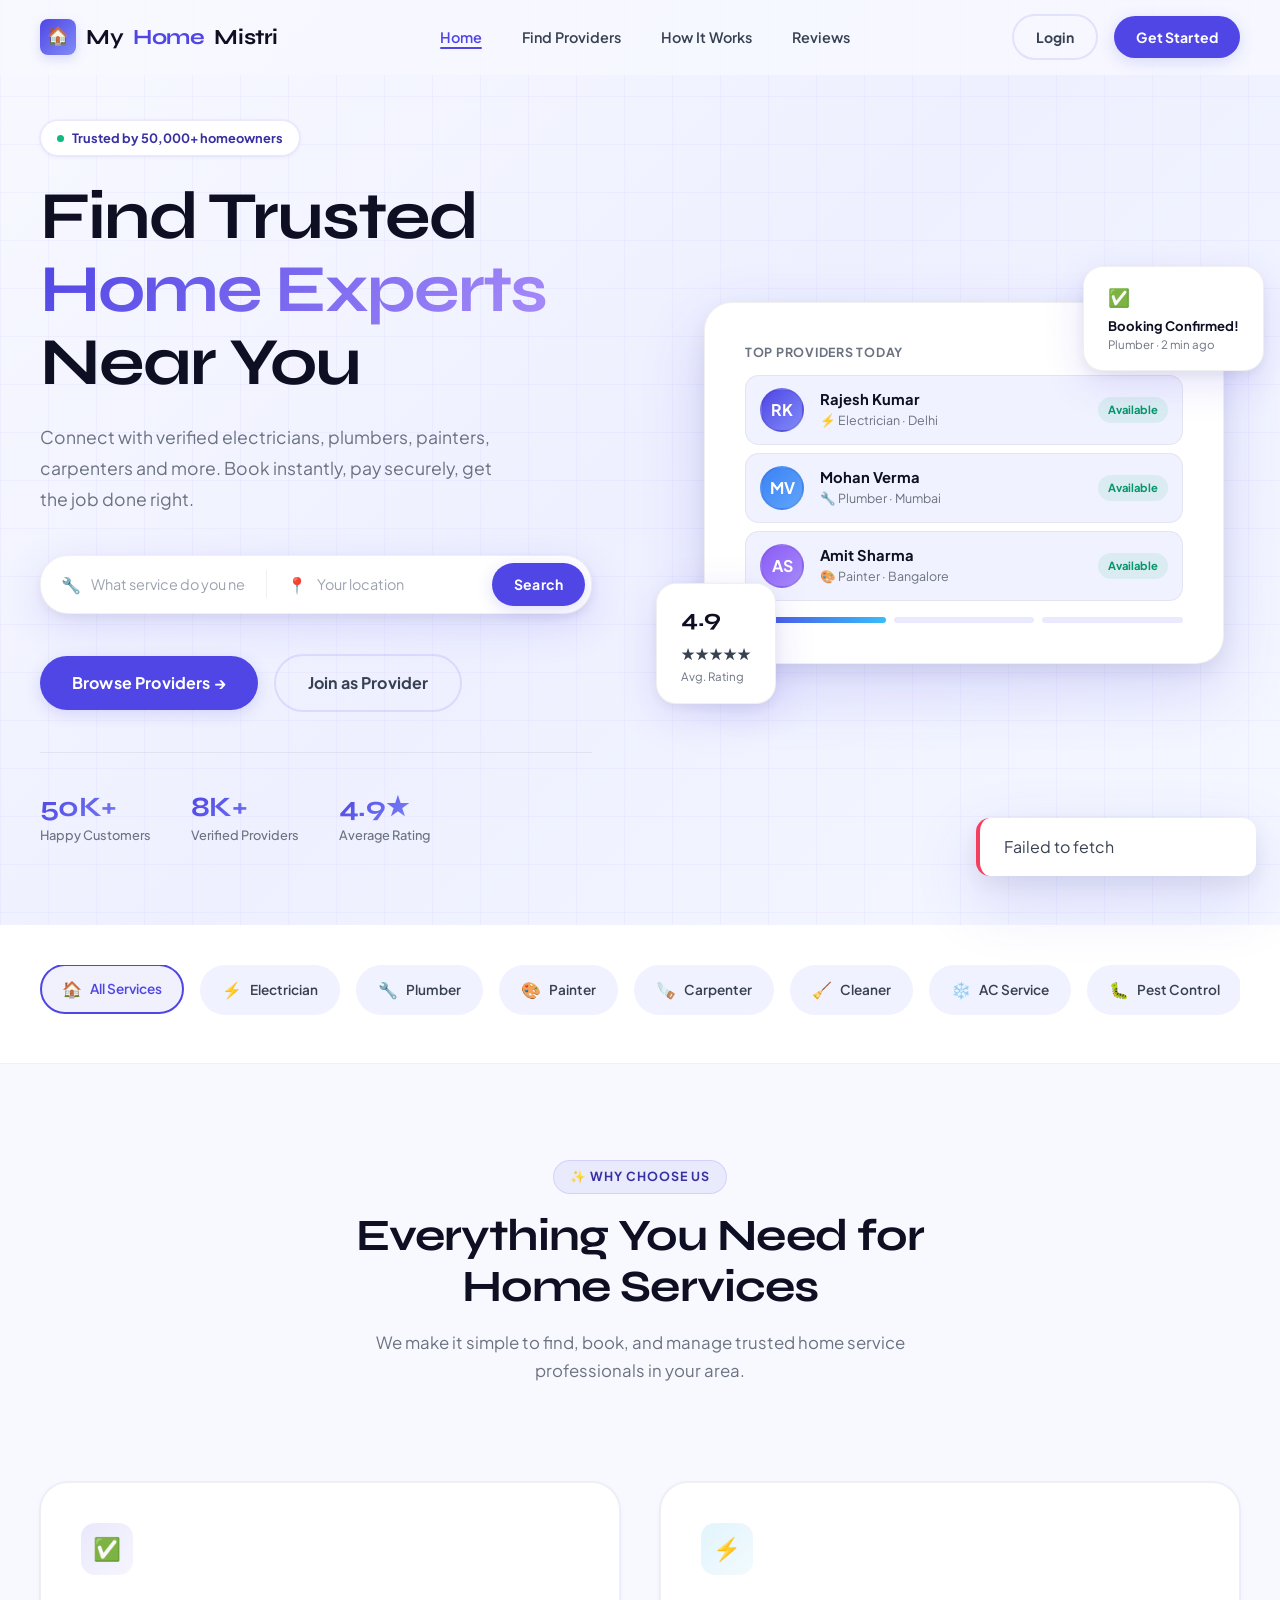
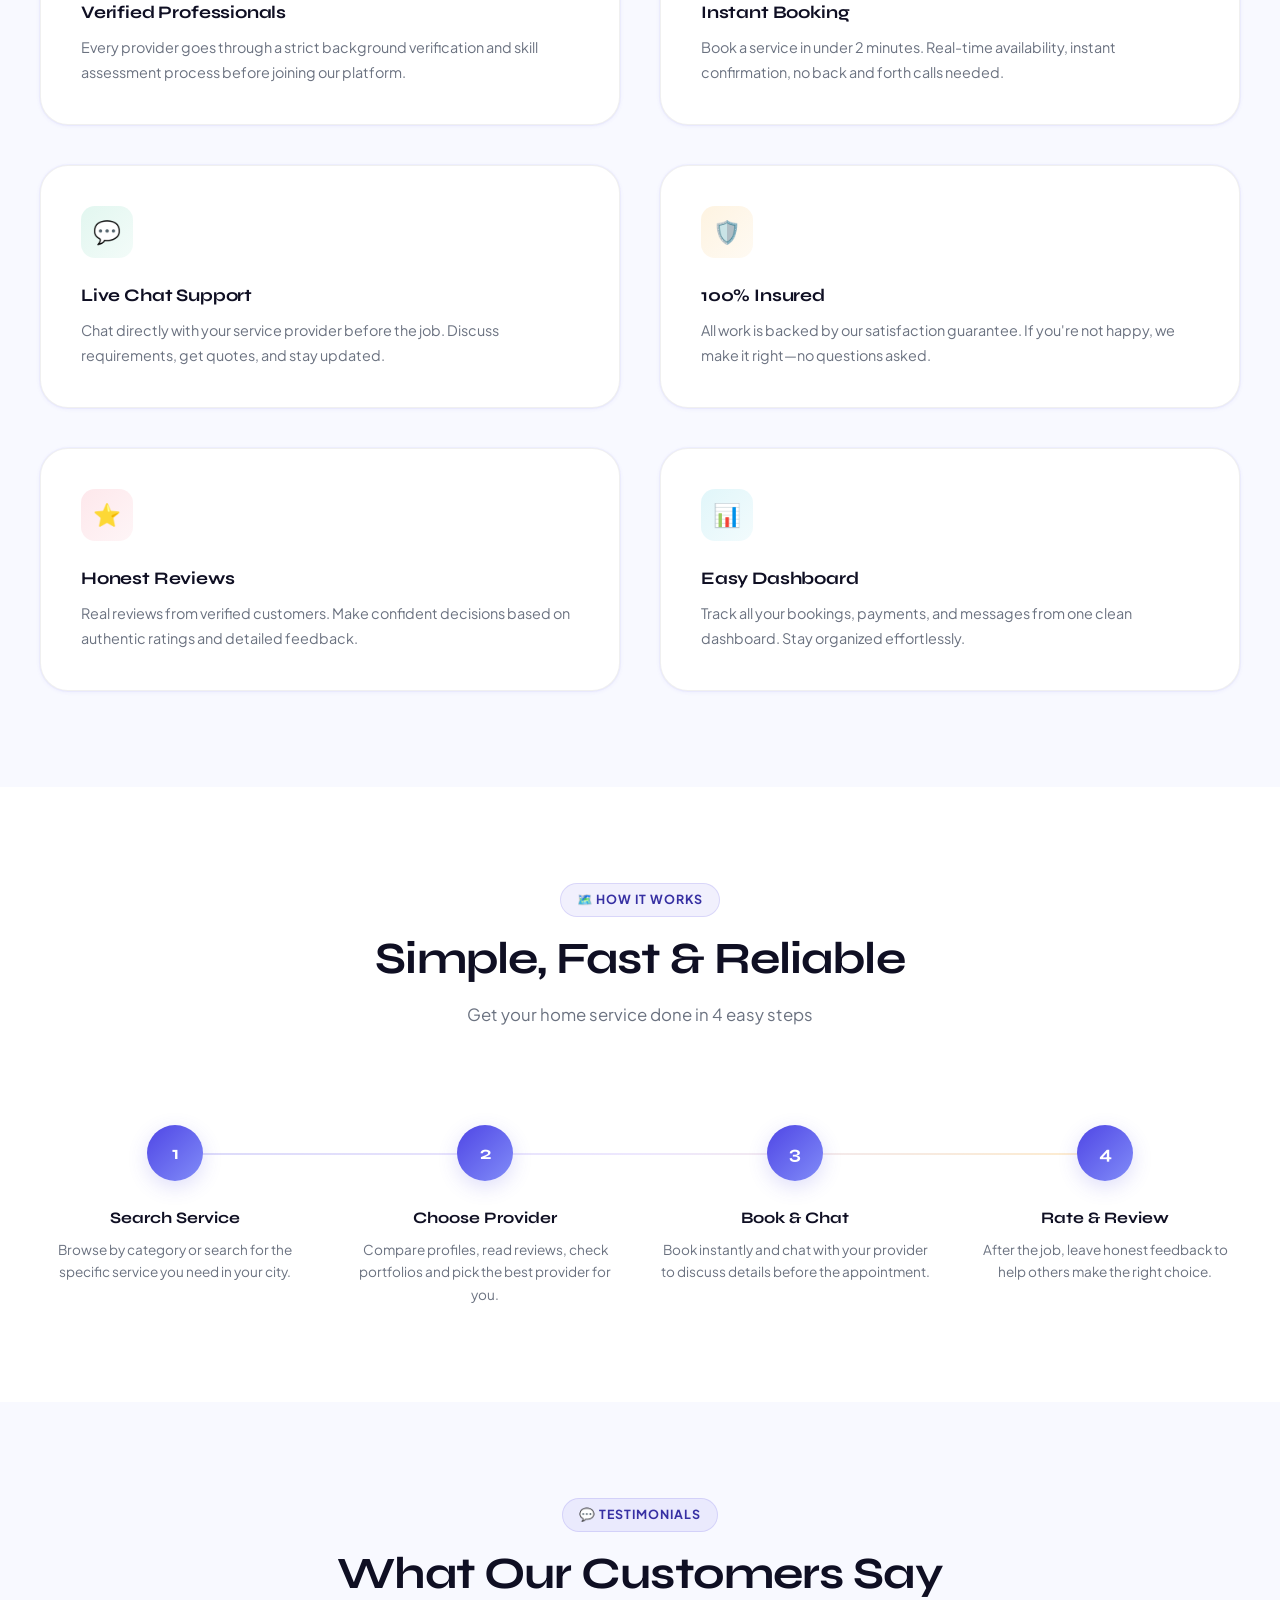
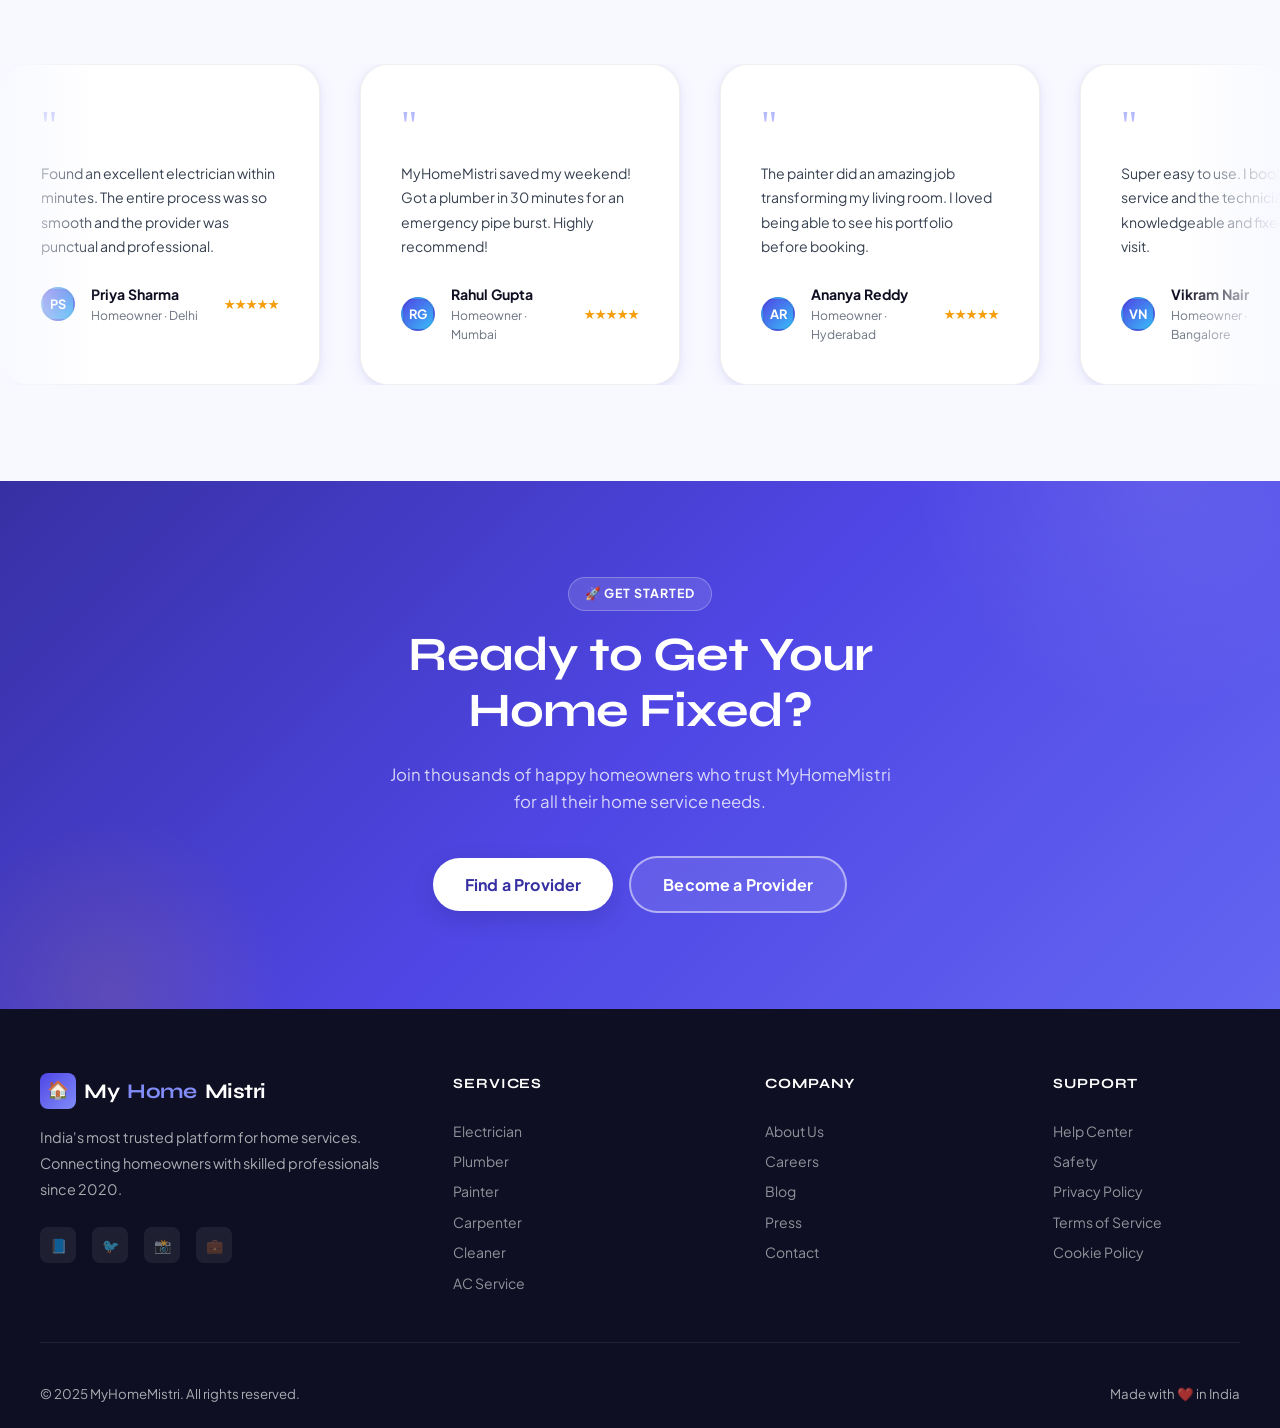
==== commit 556abc96: "NEW UI" ====
--- a/frontend/index.html
+++ b/frontend/index.html
@@ -3,6 +3,9 @@
 <head>
   <meta charset="UTF-8">
   <meta name="viewport" content="width=device-width, initial-scale=1.0">
+  <link rel="preconnect" href="https://fonts.googleapis.com">
+  <link rel="preconnect" href="https://fonts.gstatic.com" crossorigin>
+  <link rel="stylesheet" href="https://fonts.googleapis.com/css2?family=Plus+Jakarta+Sans:wght@400;500;600;700;800&family=Syne:wght@600;700;800&display=swap">
   <title>MyHomeMistri – Find Trusted Home Service Providers</title>
   <link rel="stylesheet" href="css/global.css">
   <link rel="stylesheet" href="css/index.css">
@@ -10,10 +13,18 @@
 </head>
 <body>
 
-<nav class="navbar">
+<!-- Background Shapes -->
+<div class="bg-shapes" aria-hidden="true">
+  <div class="bg-shape bg-shape-1"></div>
+  <div class="bg-shape bg-shape-2"></div>
+  <div class="bg-shape bg-shape-3"></div>
+</div>
+
+<!-- Navbar -->
+<nav class="navbar" id="navbar">
   <div class="nav-container">
     <a href="index.html" class="nav-logo">
-      <div class="logo-mark">🏠</div>
+      <div class="logo-icon">🏠</div>
       My<span class="accent">Home</span>Mistri
     </a>
     <ul class="nav-links">
@@ -23,8 +34,8 @@
       <li><a href="#testimonials" class="nav-link">Reviews</a></li>
     </ul>
     <div class="nav-actions">
-      <a href="login.html" class="btn btn-ghost btn-sm">Login</a>
-      <a href="register.html" class="btn btn-primary btn-sm">Get Started</a>
+      <a href="login.html" class="btn btn-outline">Login</a>
+      <a href="register.html" class="btn btn-primary">Get Started</a>
     </div>
     <button class="hamburger" id="hamburger" aria-label="Toggle menu">
       <span></span><span></span><span></span>
@@ -32,6 +43,7 @@
   </div>
 </nav>
 
+<!-- Mobile Drawer -->
 <div class="nav-overlay" id="navOverlay"></div>
 <div class="nav-drawer" id="navDrawer">
   <a href="index.html" class="nav-link active">Home</a>
@@ -40,27 +52,30 @@
   <a href="#testimonials" class="nav-link">Reviews</a>
   <div class="nav-actions">
     <a href="login.html" class="btn btn-outline">Login</a>
-    <a href="register.html" class="btn btn-primary">Get Started</a>
+    <a href="register.html" class="btn btn-primary">Get Started Free</a>
   </div>
 </div>
 
-<!-- HERO -->
-<section class="hero page-wrap">
-  <div class="hero-inner">
-    <div>
-      <div class="hero-eyebrow">
-        <span class="eyebrow-dot"></span>
-        Trusted by 50,000+ homeowners across India
+<!-- Hero Section -->
+<section class="hero">
+  <div class="hero-bg"></div>
+  <div class="hero-bg-pattern"></div>
+  <div class="hero-container">
+    <div class="hero-content">
+      <div class="hero-label">
+        <span class="dot"></span>
+        Trusted by 50,000+ homeowners
       </div>
       <h1 class="hero-title">
-        <span class="block">Your Home,</span>
-        <em>Expertly</em>
-        <span class="block">Cared For</span>
+        Find Trusted<br>
+        <span class="gradient-text">Home Experts</span><br>
+        Near You
       </h1>
       <p class="hero-subtitle">
-        Connect with verified electricians, plumbers, painters, carpenters and more. Book instantly, pay securely, get the job done right — every time.
+        Connect with verified electricians, plumbers, painters, carpenters and more. Book instantly, pay securely, get the job done right.
       </p>
 
+      <!-- Search Bar -->
       <div class="hero-search">
         <div class="search-field">
           <span>🔧</span>
@@ -69,275 +84,331 @@
         <div class="search-divider"></div>
         <div class="search-field">
           <span>📍</span>
-          <input type="text" placeholder="Your city">
+          <input type="text" placeholder="Your location">
         </div>
         <a href="providers.html" class="btn btn-primary">Search</a>
       </div>
 
-      <div class="hero-cta">
-        <a href="providers.html" class="btn btn-primary btn-xl">Browse Providers</a>
-        <a href="register.html?role=provider" class="btn btn-outline btn-xl">Join as Provider</a>
+      <div class="hero-cta-group">
+        <a href="providers.html" class="btn btn-primary btn-lg">
+          Browse Providers →
+        </a>
+        <a href="register.html?role=provider" class="btn btn-outline btn-lg">
+          Join as Provider
+        </a>
       </div>
 
       <div class="hero-stats">
         <div class="hero-stat">
-          <div class="hero-stat-num">50K+</div>
+          <div class="hero-stat-number">50K+</div>
           <div class="hero-stat-label">Happy Customers</div>
         </div>
         <div class="hero-stat">
-          <div class="hero-stat-num">2,400+</div>
+          <div class="hero-stat-number">8K+</div>
           <div class="hero-stat-label">Verified Providers</div>
         </div>
         <div class="hero-stat">
-          <div class="hero-stat-num">4.8★</div>
-          <div class="hero-stat-label">Avg. Rating</div>
+          <div class="hero-stat-number">4.9★</div>
+          <div class="hero-stat-label">Average Rating</div>
         </div>
       </div>
     </div>
 
     <div class="hero-visual">
-      <div class="hero-card-stack">
-        <div class="hcard hcard-verified">
-          <div class="hcard-verified-icon">✅</div>
-          <div>
-            <strong>Verified Pro</strong>
-            <p>Background checked</p>
+      <div class="hero-card-main">
+        <p style="font-size:0.78rem;font-weight:700;color:var(--text-muted);text-transform:uppercase;letter-spacing:0.06em;margin-bottom:12px;">Top Providers Today</p>
+        <div class="hero-card-provider">
+          <div class="avatar">RK</div>
+          <div class="hero-provider-info">
+            <h4>Rajesh Kumar</h4>
+            <p>⚡ Electrician · Delhi</p>
           </div>
-        </div>
-        <div class="hcard hcard-main">
-          <div class="hcard-main-label">⭐ Top Rated Today</div>
-          <h3>Available Near You</h3>
-          <div class="provider-rows">
-            <div class="provider-row">
-              <div class="avatar avatar-sm">RK</div>
-              <div class="provider-row-info">
-                <div class="provider-row-name">Rajesh Kumar</div>
-                <div class="provider-row-type">Electrician · Delhi</div>
-              </div>
-              <div class="provider-row-badge">4.9★</div>
-            </div>
-            <div class="provider-row">
-              <div class="avatar avatar-sm" style="background:linear-gradient(135deg,#4E9A6C,#2E7D52)">AS</div>
-              <div class="provider-row-info">
-                <div class="provider-row-name">Amit Sharma</div>
-                <div class="provider-row-type">Plumber · Mumbai</div>
-              </div>
-              <div class="provider-row-badge">4.8★</div>
-            </div>
-            <div class="provider-row">
-              <div class="avatar avatar-sm" style="background:linear-gradient(135deg,#E07B2C,#C85A0A)">PV</div>
-              <div class="provider-row-info">
-                <div class="provider-row-name">Priya Verma</div>
-                <div class="provider-row-type">Painter · Bangalore</div>
-              </div>
-              <div class="provider-row-badge">4.7★</div>
-            </div>
+          <div class="hero-provider-badge">Available</div>
+        </div>
+        <div class="hero-card-provider">
+          <div class="avatar" style="background:linear-gradient(135deg,#3B82F6,#60A5FA)">MV</div>
+          <div class="hero-provider-info">
+            <h4>Mohan Verma</h4>
+            <p>🔧 Plumber · Mumbai</p>
           </div>
-        </div>
-        <div class="hcard hcard-stat">
-          <div class="hcard-stat-icon">🛡️</div>
-          <div class="hcard-stat-val">100%</div>
-          <div class="hcard-stat-label">Work Guarantee</div>
-        </div>
-      </div>
-    </div>
-  </div>
-</section>
-
-<!-- HOW IT WORKS -->
-<section class="how-section section" id="how-it-works">
+          <div class="hero-provider-badge">Available</div>
+        </div>
+        <div class="hero-card-provider">
+          <div class="avatar" style="background:linear-gradient(135deg,#8B5CF6,#A78BFA)">AS</div>
+          <div class="hero-provider-info">
+            <h4>Amit Sharma</h4>
+            <p>🎨 Painter · Bangalore</p>
+          </div>
+          <div class="hero-provider-badge">Available</div>
+        </div>
+        <div style="display:flex;gap:8px;margin-top:16px">
+          <div style="flex:1;height:6px;background:linear-gradient(90deg,var(--primary),var(--secondary-light));border-radius:3px"></div>
+          <div style="flex:1;height:6px;background:var(--bg-muted);border-radius:3px"></div>
+          <div style="flex:1;height:6px;background:var(--bg-muted);border-radius:3px"></div>
+        </div>
+      </div>
+      <div class="hero-floating-card card-rating">
+        <div>
+          <div class="floating-rating-number">4.9</div>
+          <div style="display:flex;gap:2px;margin:2px 0">★★★★★</div>
+          <div class="floating-rating-label">Avg. Rating</div>
+        </div>
+      </div>
+      <div class="hero-floating-card card-booking">
+        <div style="font-size:1.1rem;margin-bottom:4px">✅</div>
+        <div style="font-size:0.82rem;font-weight:700;color:var(--text-dark)">Booking Confirmed!</div>
+        <div style="font-size:0.72rem;color:var(--text-muted)">Plumber · 2 min ago</div>
+      </div>
+    </div>
+  </div>
+</section>
+
+<!-- Categories Strip -->
+<section class="categories-strip">
   <div class="container">
-    <div class="section-eyebrow">Simple Process</div>
-    <h2 class="section-title">How MyHomeMistri Works</h2>
-    <p class="section-subtitle">Book a trusted professional in 4 easy steps — no hassle, no surprises, no hidden charges.</p>
-    <div class="steps-row">
-      <div class="step">
-        <div class="step-num">01</div>
-        <div class="step-icon">🔍</div>
-        <div class="step-title">Search a Service</div>
-        <div class="step-desc">Browse by category or search for the exact service you need in your city.</div>
-      </div>
-      <div class="step">
-        <div class="step-num">02</div>
-        <div class="step-icon">👤</div>
-        <div class="step-title">Pick a Provider</div>
-        <div class="step-desc">Compare profiles, reviews, pricing and availability to find your best match.</div>
-      </div>
-      <div class="step">
-        <div class="step-num">03</div>
-        <div class="step-icon">📅</div>
-        <div class="step-title">Book & Confirm</div>
-        <div class="step-desc">Set your date, address and time. Your provider confirms within minutes.</div>
-      </div>
-      <div class="step">
-        <div class="step-num">04</div>
-        <div class="step-icon">⭐</div>
-        <div class="step-title">Rate & Review</div>
-        <div class="step-desc">After the job, leave a review to help others and reward great work.</div>
-      </div>
-    </div>
-  </div>
-</section>
-
-<!-- SERVICES -->
-<section class="services-section section">
+    <div class="categories-scroll" id="categoriesScroll">
+      <div class="category-chip active" data-category="all">
+        <span class="chip-icon">🏠</span> All Services
+      </div>
+      <div class="category-chip" data-category="electrician">
+        <span class="chip-icon">⚡</span> Electrician
+      </div>
+      <div class="category-chip" data-category="plumber">
+        <span class="chip-icon">🔧</span> Plumber
+      </div>
+      <div class="category-chip" data-category="painter">
+        <span class="chip-icon">🎨</span> Painter
+      </div>
+      <div class="category-chip" data-category="carpenter">
+        <span class="chip-icon">🪚</span> Carpenter
+      </div>
+      <div class="category-chip" data-category="cleaner">
+        <span class="chip-icon">🧹</span> Cleaner
+      </div>
+      <div class="category-chip" data-category="ac">
+        <span class="chip-icon">❄️</span> AC Service
+      </div>
+      <div class="category-chip" data-category="pest">
+        <span class="chip-icon">🐛</span> Pest Control
+      </div>
+      <div class="category-chip" data-category="mason">
+        <span class="chip-icon">🧱</span> Mason
+      </div>
+    </div>
+  </div>
+</section>
+
+<!-- Features Section -->
+<section class="features section" id="features">
   <div class="container">
-    <div class="section-eyebrow">Our Services</div>
-    <h2 class="section-title">Everything Your Home Needs</h2>
-    <p class="section-subtitle">From urgent repairs to planned renovations — find the right professional for every job.</p>
-    <div class="services-grid">
-      <a href="providers.html?service=electrician" class="service-card">
-        <div class="service-icon">⚡</div>
-        <h4>Electrician</h4>
-        <p>Wiring, repairs & installations</p>
-      </a>
-      <a href="providers.html?service=plumber" class="service-card">
-        <div class="service-icon">🔧</div>
-        <h4>Plumber</h4>
-        <p>Pipes, fittings & leak repairs</p>
-      </a>
-      <a href="providers.html?service=painter" class="service-card">
-        <div class="service-icon">🎨</div>
-        <h4>Painter</h4>
-        <p>Interior & exterior painting</p>
-      </a>
-      <a href="providers.html?service=carpenter" class="service-card">
-        <div class="service-icon">🪚</div>
-        <h4>Carpenter</h4>
-        <p>Furniture, doors & woodwork</p>
-      </a>
-      <a href="providers.html?service=cleaner" class="service-card">
-        <div class="service-icon">🧹</div>
-        <h4>Home Cleaner</h4>
-        <p>Deep cleaning & housekeeping</p>
-      </a>
-      <a href="providers.html?service=ac" class="service-card">
-        <div class="service-icon">❄️</div>
-        <h4>AC Service</h4>
-        <p>Installation, repair & servicing</p>
-      </a>
-      <a href="providers.html?service=pest" class="service-card">
-        <div class="service-icon">🐛</div>
-        <h4>Pest Control</h4>
-        <p>Safe & effective treatment</p>
-      </a>
-      <a href="providers.html" class="service-card">
-        <div class="service-icon">➕</div>
-        <h4>More Services</h4>
-        <p>Explore all categories</p>
-      </a>
-    </div>
-  </div>
-</section>
-
-<!-- TESTIMONIALS -->
-<section class="testimonials-section section" id="testimonials">
+    <div class="features-header">
+      <div class="section-label reveal">✨ Why Choose Us</div>
+      <h2 class="section-title reveal reveal-delay-1">Everything You Need for<br>Home Services</h2>
+      <p class="section-subtitle reveal reveal-delay-2" style="margin:0 auto">We make it simple to find, book, and manage trusted home service professionals in your area.</p>
+    </div>
+    <div class="features-grid">
+      <div class="feature-card card-tilt reveal reveal-delay-1">
+        <div class="feature-icon orange">✅</div>
+        <h3 class="feature-title">Verified Professionals</h3>
+        <p class="feature-desc">Every provider goes through a strict background verification and skill assessment process before joining our platform.</p>
+      </div>
+      <div class="feature-card card-tilt reveal reveal-delay-2">
+        <div class="feature-icon blue">⚡</div>
+        <h3 class="feature-title">Instant Booking</h3>
+        <p class="feature-desc">Book a service in under 2 minutes. Real-time availability, instant confirmation, no back and forth calls needed.</p>
+      </div>
+      <div class="feature-card card-tilt reveal reveal-delay-3">
+        <div class="feature-icon green">💬</div>
+        <h3 class="feature-title">Live Chat Support</h3>
+        <p class="feature-desc">Chat directly with your service provider before the job. Discuss requirements, get quotes, and stay updated.</p>
+      </div>
+      <div class="feature-card card-tilt reveal reveal-delay-1">
+        <div class="feature-icon amber">🛡️</div>
+        <h3 class="feature-title">100% Insured</h3>
+        <p class="feature-desc">All work is backed by our satisfaction guarantee. If you're not happy, we make it right—no questions asked.</p>
+      </div>
+      <div class="feature-card card-tilt reveal reveal-delay-2">
+        <div class="feature-icon rose">⭐</div>
+        <h3 class="feature-title">Honest Reviews</h3>
+        <p class="feature-desc">Real reviews from verified customers. Make confident decisions based on authentic ratings and detailed feedback.</p>
+      </div>
+      <div class="feature-card card-tilt reveal reveal-delay-3">
+        <div class="feature-icon cyan">📊</div>
+        <h3 class="feature-title">Easy Dashboard</h3>
+        <p class="feature-desc">Track all your bookings, payments, and messages from one clean dashboard. Stay organized effortlessly.</p>
+      </div>
+    </div>
+  </div>
+</section>
+
+<!-- How It Works -->
+<section class="how-it-works section" id="how-it-works">
   <div class="container">
-    <div class="section-eyebrow">Customer Reviews</div>
-    <h2 class="section-title">Trusted by Thousands</h2>
-    <p class="section-subtitle">Real stories from homeowners who found their perfect service professional on MyHomeMistri.</p>
-    <div class="testimonials-grid">
-      <div class="tcard">
-        <div class="tcard-stars">★★★★★</div>
-        <div class="tcard-quote">"</div>
-        <p class="tcard-text">Found an excellent electrician within 30 minutes. He arrived on time, did clean work and charged exactly what was quoted. Will always use MyHomeMistri.</p>
-        <div class="tcard-author">
-          <div class="avatar avatar-sm">PR</div>
-          <div>
-            <div class="tcard-name">Priya Rawat</div>
-            <div class="tcard-role">Homeowner · Delhi</div>
-          </div>
-        </div>
-      </div>
-      <div class="tcard">
-        <div class="tcard-stars">★★★★★</div>
-        <div class="tcard-quote">"</div>
-        <p class="tcard-text">The plumber fixed our bathroom leak in under an hour. The chat feature made coordination effortless. Professional, honest, stress-free experience.</p>
-        <div class="tcard-author">
-          <div class="avatar avatar-sm" style="background:linear-gradient(135deg,#4E9A6C,#2E7D52)">SM</div>
-          <div>
-            <div class="tcard-name">Suresh Mehta</div>
-            <div class="tcard-role">Apartment Owner · Mumbai</div>
-          </div>
-        </div>
-      </div>
-      <div class="tcard">
-        <div class="tcard-stars">★★★★☆</div>
-        <div class="tcard-quote">"</div>
-        <p class="tcard-text">As a provider, this platform transformed my business. Consistent bookings, reliable payments, and customers who actually appreciate quality work.</p>
-        <div class="tcard-author">
-          <div class="avatar avatar-sm" style="background:linear-gradient(135deg,#E07B2C,#C85A0A)">RK</div>
-          <div>
-            <div class="tcard-name">Ravi Kumar</div>
-            <div class="tcard-role">Electrician · Bangalore</div>
-          </div>
-        </div>
-      </div>
-    </div>
-  </div>
-</section>
-
-<!-- CTA BAND -->
-<section class="cta-band">
+    <div style="text-align:center;margin-bottom:var(--space-xl)">
+      <div class="section-label reveal" style="margin:0 auto var(--space-md)">🗺️ How It Works</div>
+      <h2 class="section-title reveal reveal-delay-1">Simple, Fast & Reliable</h2>
+      <p class="section-subtitle reveal reveal-delay-2" style="margin:0 auto">Get your home service done in 4 easy steps</p>
+    </div>
+    <div class="steps-grid">
+      <div class="step-card reveal reveal-delay-1">
+        <div class="step-number">1</div>
+        <h3 class="step-title">Search Service</h3>
+        <p class="step-desc">Browse by category or search for the specific service you need in your city.</p>
+      </div>
+      <div class="step-card reveal reveal-delay-2">
+        <div class="step-number">2</div>
+        <h3 class="step-title">Choose Provider</h3>
+        <p class="step-desc">Compare profiles, read reviews, check portfolios and pick the best provider for you.</p>
+      </div>
+      <div class="step-card reveal reveal-delay-3">
+        <div class="step-number">3</div>
+        <h3 class="step-title">Book & Chat</h3>
+        <p class="step-desc">Book instantly and chat with your provider to discuss details before the appointment.</p>
+      </div>
+      <div class="step-card reveal reveal-delay-4">
+        <div class="step-number">4</div>
+        <h3 class="step-title">Rate & Review</h3>
+        <p class="step-desc">After the job, leave honest feedback to help others make the right choice.</p>
+      </div>
+    </div>
+  </div>
+</section>
+
+<!-- Testimonials -->
+<section class="testimonials section" id="testimonials">
+  <div class="container" style="padding-bottom:0">
+    <div class="testimonials-header">
+      <div class="section-label reveal" style="margin:0 auto var(--space-md)">💬 Testimonials</div>
+      <h2 class="section-title reveal reveal-delay-1">What Our Customers Say</h2>
+    </div>
+  </div>
+  <div class="testimonials-track-wrapper">
+    <div class="testimonials-track" id="testimonialsTrack">
+      <!-- Populated by JS -->
+    </div>
+  </div>
+</section>
+
+<!-- CTA Section -->
+<section class="cta-section">
   <div class="container">
-    <div class="cta-band-inner">
-      <div>
-        <h2>Ready to Get Started?<br>Book a Service Today.</h2>
-        <p>Join 50,000+ homeowners who trust MyHomeMistri for every home need.</p>
-      </div>
-      <div class="cta-band-btns">
-        <a href="providers.html" class="btn btn-dark btn-lg">Browse Providers</a>
-        <a href="register.html?role=provider" class="btn btn-dark-outline btn-lg">Become a Provider</a>
-      </div>
-    </div>
-  </div>
-</section>
-
+    <div class="cta-content">
+      <div class="section-label reveal" style="margin:0 auto var(--space-md)">🚀 Get Started</div>
+      <h2 class="cta-title reveal reveal-delay-1">Ready to Get Your<br>Home Fixed?</h2>
+      <p class="cta-subtitle reveal reveal-delay-2">
+        Join thousands of happy homeowners who trust MyHomeMistri for all their home service needs.
+      </p>
+      <div class="cta-buttons reveal reveal-delay-3">
+        <a href="providers.html" class="btn btn-white btn-lg">Find a Provider</a>
+        <a href="register.html?role=provider" class="btn btn-outline-white btn-lg">Become a Provider</a>
+      </div>
+    </div>
+  </div>
+</section>
+
+<!-- Footer -->
 <footer>
   <div class="container">
     <div class="footer-grid">
       <div>
         <div class="footer-logo">
-          <div class="logo-mark">🏠</div>
-          My<span class="accent">Home</span>Mistri
-        </div>
-        <p>India's trusted platform for finding verified home service professionals in your city. Quality work, every time.</p>
-      </div>
-      <div>
-        <h4>Services</h4>
-        <a href="providers.html?service=electrician">Electrician</a>
-        <a href="providers.html?service=plumber">Plumber</a>
-        <a href="providers.html?service=painter">Painter</a>
-        <a href="providers.html?service=carpenter">Carpenter</a>
-        <a href="providers.html?service=cleaner">Home Cleaning</a>
-      </div>
-      <div>
-        <h4>Company</h4>
-        <a href="#">About Us</a>
-        <a href="#">How It Works</a>
-        <a href="#">Become a Provider</a>
-        <a href="#">Blog</a>
+          <div class="logo-icon" style="width:36px;height:36px;display:flex;align-items:center;justify-content:center;font-size:1.1rem;border-radius:8px">🏠</div>
+          My<span style="color:var(--primary-light)">Home</span>Mistri
+        </div>
+        <p>India's most trusted platform for home services. Connecting homeowners with skilled professionals since 2020.</p>
+        <div class="social-links">
+          <a href="#" class="social-link">📘</a>
+          <a href="#" class="social-link">🐦</a>
+          <a href="#" class="social-link">📸</a>
+          <a href="#" class="social-link">💼</a>
+        </div>
+      </div>
+      <div class="footer-links-row">
+        <div>
+          <h4>Services</h4>
+          <a href="providers.html?category=electrician">Electrician</a>
+          <a href="providers.html?category=plumber">Plumber</a>
+          <a href="providers.html?category=painter">Painter</a>
+          <a href="providers.html?category=carpenter">Carpenter</a>
+          <a href="providers.html?category=cleaner">Cleaner</a>
+          <a href="providers.html?category=ac">AC Service</a>
+        </div>
+        <div>
+          <h4>Company</h4>
+          <a href="#">About Us</a>
+          <a href="#">Careers</a>
+          <a href="#">Blog</a>
+          <a href="#">Press</a>
+          <a href="#">Contact</a>
+        </div>
       </div>
       <div>
         <h4>Support</h4>
         <a href="#">Help Center</a>
-        <a href="#">Contact Us</a>
+        <a href="#">Safety</a>
         <a href="#">Privacy Policy</a>
         <a href="#">Terms of Service</a>
+        <a href="#">Cookie Policy</a>
       </div>
     </div>
     <div class="footer-bottom">
       <span>© 2025 MyHomeMistri. All rights reserved.</span>
-      <div class="social-links">
-        <a href="#" class="social-link">𝕏</a>
-        <a href="#" class="social-link">in</a>
-        <a href="#" class="social-link">f</a>
-      </div>
+      <span>Made with ❤️ in India</span>
     </div>
   </div>
 </footer>
 
-<div class="toast-container"></div>
-<script src="js/global.js"></script>
+<!-- Toast Container -->
+<div class="toast-container" id="toastContainer"></div>
+
+<script src="js/global.js" defer></script>
+<script src="js/providers.js" defer></script>
+<script>
+  // Populate testimonials
+  const testimonials = [
+    { name: "Priya Sharma", role: "Homeowner · Delhi", text: "Found an excellent electrician within minutes. The entire process was so smooth and the provider was punctual and professional.", rating: 5, initial: "PS" },
+    { name: "Rahul Gupta", role: "Homeowner · Mumbai", text: "MyHomeMistri saved my weekend! Got a plumber in 30 minutes for an emergency pipe burst. Highly recommend!", rating: 5, initial: "RG" },
+    { name: "Ananya Reddy", role: "Homeowner · Hyderabad", text: "The painter did an amazing job transforming my living room. I loved being able to see his portfolio before booking.", rating: 5, initial: "AR" },
+    { name: "Vikram Nair", role: "Homeowner · Bangalore", text: "Super easy to use. I booked an AC service and the technician was knowledgeable and fixed it in one visit.", rating: 5, initial: "VN" },
+    { name: "Sunita Patel", role: "Homeowner · Pune", text: "Finally a platform that has quality providers. The chat feature is great for discussing requirements beforehand.", rating: 4, initial: "SP" },
+    { name: "Amit Joshi", role: "Homeowner · Chennai", text: "Excellent service! The carpenter made custom furniture exactly as I described. Great communication throughout.", rating: 5, initial: "AJ" },
+  ];
+
+  const track = document.getElementById('testimonialsTrack');
+  const allTestimonials = [...testimonials, ...testimonials];
+  allTestimonials.forEach(t => {
+    const stars = '★'.repeat(t.rating) + '☆'.repeat(5 - t.rating);
+    track.innerHTML += `
+      <div class="testimonial-card">
+        <div class="testimonial-quote">"</div>
+        <p class="testimonial-text">${t.text}</p>
+        <div class="testimonial-author">
+          <div class="avatar avatar-sm" style="background:linear-gradient(135deg,var(--primary),var(--secondary-light))">${t.initial}</div>
+          <div class="testimonial-author-info">
+            <h4>${t.name}</h4>
+            <p>${t.role}</p>
+          </div>
+          <div style="margin-left:auto;color:var(--warning);font-size:0.8rem">${stars}</div>
+        </div>
+      </div>
+    `;
+  });
+
+  // Category chips
+  document.querySelectorAll('.category-chip').forEach(chip => {
+    chip.addEventListener('click', function() {
+      document.querySelectorAll('.category-chip').forEach(c => c.classList.remove('active'));
+      this.classList.add('active');
+      const cat = this.dataset.category;
+      window.location.href = cat === 'all' ? 'providers.html' : `providers.html?category=${cat}`;
+    });
+  });
+
+  // Hero search
+  document.querySelector('.hero-search .btn').addEventListener('click', function(e) {
+    const val = document.getElementById('heroServiceInput').value.trim();
+    if (val) window.location.href = `providers.html?search=${encodeURIComponent(val)}`;
+  });
+</script>
 </body>
-</html>
+</html>
--- a/frontend/css/global.css
+++ b/frontend/css/global.css
@@ -1,489 +1,787 @@
-@import url('https://fonts.googleapis.com/css2?family=Cormorant+Garamond:ital,wght@0,500;0,600;0,700;1,500&family=Plus+Jakarta+Sans:wght@400;500;600;700&display=swap');
-
+
+/* ─────────────────────────────────────────
+   DESIGN TOKENS — Premium Indigo/Amber palette
+   Inspired by coolors.co vibrant high-contrast palettes
+───────────────────────────────────────── */
 :root {
-  /* Core palette - warm charcoal + amber gold */
-  --ink:        #181310;
-  --ink-deep:   #0E0B09;
-  --ink-mid:    #2A2018;
-  --surface:    #1E1610;
-  --surface-2:  #261C11;
-  --surface-3:  #2E2214;
-
-  --gold:       #C8922A;
-  --gold-light: #E4B04A;
-  --gold-glow:  rgba(200,146,42,0.18);
-  --gold-pale:  rgba(200,146,42,0.08);
-
-  --amber:      #E07B2C;
-  --cream:      #F5EDD8;
-  --cream-dim:  #BFB49A;
-  --cream-muted:#7A6E5A;
-
-  --text-h:     #F5EDD8;
-  --text-body:  #C9BDA8;
-  --text-muted: #8A7E6C;
-  --text-faint: #524A3C;
-
-  --success:    #4E9A6C;
-  --success-bg: rgba(78,154,108,0.12);
-  --danger:     #C0392B;
-  --danger-bg:  rgba(192,57,43,0.12);
-  --info:       #2E86C1;
-  --info-bg:    rgba(46,134,193,0.12);
-
-  --border:     rgba(200,146,42,0.15);
-  --border-soft:rgba(245,237,216,0.06);
-  --divider:    rgba(245,237,216,0.08);
-
-  --font-display: 'Cormorant Garamond', Georgia, serif;
-  --font-body:    'Plus Jakarta Sans', system-ui, sans-serif;
-
-  --radius-xs:  4px;
-  --radius-sm:  8px;
-  --radius-md:  12px;
-  --radius-lg:  18px;
-  --radius-xl:  24px;
-  --radius-full:9999px;
-
-  --shadow-glow: 0 0 32px rgba(200,146,42,0.12);
-  --shadow-card: 0 2px 12px rgba(0,0,0,0.35), 0 0 0 1px rgba(200,146,42,0.08);
-  --shadow-card-hover: 0 8px 32px rgba(0,0,0,0.45), 0 0 0 1px rgba(200,146,42,0.18);
-  --shadow-btn:  0 4px 16px rgba(200,146,42,0.3);
-
-  --transition:    0.18s ease;
-  --transition-md: 0.28s cubic-bezier(0.4,0,0.2,1);
-  --nav-h: 66px;
-}
-
+  /* Core Brand */
+  --indigo:        #4F46E5;
+  --indigo-dark:   #3730A3;
+  --indigo-light:  #818CF8;
+  --indigo-glow:   rgba(79, 70, 229, 0.18);
+  --indigo-soft:   rgba(79, 70, 229, 0.08);
+
+  /* Accent */
+  --amber:         #F59E0B;
+  --amber-dark:    #D97706;
+  --amber-light:   #FCD34D;
+  --emerald:       #10B981;
+  --rose:          #F43F5E;
+  --sky:           #0EA5E9;
+
+  /* Neutrals */
+  --white:         #FFFFFF;
+  --bg:            #F8F9FF;
+  --bg-soft:       #F1F2FF;
+  --surface:       #FFFFFF;
+  --border:        rgba(79, 70, 229, 0.12);
+  --border-soft:   rgba(0,0,0,0.06);
+
+  /* Text */
+  --text-dark:     #0F0F23;
+  --text-body:     #374151;
+  --text-muted:    #6B7280;
+  --text-light:    #9CA3AF;
+
+  /* Typography */
+  --font-display: 'Syne', 'Plus Jakarta Sans', sans-serif;
+  --font-body:    'Plus Jakarta Sans', sans-serif;
+
+  /* Spacing */
+  --sp-xs:  4px;
+  --sp-sm:  8px;
+  --sp-md:  16px;
+  --sp-lg:  24px;
+  --sp-xl:  40px;
+  --sp-2xl: 64px;
+  --sp-3xl: 96px;
+
+  /* Radius */
+  --r-sm:   8px;
+  --r-md:   14px;
+  --r-lg:   20px;
+  --r-xl:   28px;
+  --r-full: 9999px;
+
+  /* Shadows */
+  --sh-sm:  0 1px 4px rgba(79,70,229,0.08), 0 0 0 1px rgba(79,70,229,0.04);
+  --sh-md:  0 4px 16px rgba(79,70,229,0.12), 0 1px 4px rgba(0,0,0,0.04);
+  --sh-lg:  0 12px 40px rgba(79,70,229,0.15), 0 4px 12px rgba(0,0,0,0.06);
+  --sh-xl:  0 24px 64px rgba(79,70,229,0.18), 0 8px 24px rgba(0,0,0,0.08);
+
+  /* Transitions */
+  --t-fast: 0.15s cubic-bezier(0.4,0,0.2,1);
+  --t-base: 0.25s cubic-bezier(0.4,0,0.2,1);
+  --t-slow: 0.4s cubic-bezier(0.4,0,0.2,1);
+
+  /* Z-index */
+  --z-base:    1;
+  --z-raised:  10;
+  --z-overlay: 100;
+  --z-modal:   200;
+  --z-toast:   300;
+  --z-nav:     1000;
+
+  /* Legacy aliases (keep JS working) */
+  --primary:       var(--indigo);
+  --primary-dark:  var(--indigo-dark);
+  --primary-light: var(--indigo-light);
+  --primary-glow:  var(--indigo-glow);
+  --secondary:     var(--sky);
+  --secondary-light: #38BDF8;
+  --accent:        var(--emerald);
+  --accent-light:  #34D399;
+  --warning:       var(--amber);
+  --danger:        var(--rose);
+  --bg-base:       var(--bg);
+  --bg-muted:      #E9EAFF;
+  --border-soft:   rgba(0,0,0,0.06);
+  --surface-raised: #FFFFFF;
+  --text-dark:     #0F0F23;
+  --shadow-sm:     var(--sh-sm);
+  --shadow-md:     var(--sh-md);
+  --shadow-lg:     var(--sh-lg);
+  --shadow-xl:     var(--sh-xl);
+  --transition-fast: var(--t-fast);
+  --transition-base: var(--t-base);
+  --transition-slow: var(--t-slow);
+  --transition-spring: 0.5s cubic-bezier(0.34,1.56,0.64,1);
+  --radius-sm:  var(--r-sm);
+  --radius-md:  var(--r-md);
+  --radius-lg:  var(--r-lg);
+  --radius-xl:  var(--r-xl);
+  --radius-full: var(--r-full);
+  --space-xs:   var(--sp-xs);
+  --space-sm:   var(--sp-sm);
+  --space-md:   var(--sp-md);
+  --space-lg:   var(--sp-lg);
+  --space-xl:   var(--sp-xl);
+  --space-2xl:  var(--sp-2xl);
+  --space-3xl:  var(--sp-3xl);
+  --font-brand: var(--font-display);
+  --z-toast:    300;
+}
+
+/* ─── RESET ─── */
 *, *::before, *::after { box-sizing: border-box; margin: 0; padding: 0; }
-html { font-size: 16px; scroll-behavior: smooth; -webkit-text-size-adjust: 100%; }
+
+html {
+  font-size: 16px;
+  scroll-behavior: smooth;
+  -webkit-text-size-adjust: 100%;
+  overflow-x: hidden;
+}
 
 body {
   font-family: var(--font-body);
   font-size: 1rem;
-  line-height: 1.65;
+  line-height: 1.6;
   color: var(--text-body);
-  background: var(--ink);
+  background: var(--bg);
+  overflow-x: hidden;
   -webkit-font-smoothing: antialiased;
-  overflow-x: hidden;
-}
-
-/* Subtle noise texture overlay - pure CSS, no GPU cost */
+  -moz-osx-font-smoothing: grayscale;
+}
+
+/* Static decorative background — NO animation, NO blur, GPU-safe */
 body::before {
   content: '';
   position: fixed;
   inset: 0;
-  background-image: url("data:image/svg+xml,%3Csvg viewBox='0 0 256 256' xmlns='http://www.w3.org/2000/svg'%3E%3Cfilter id='noise'%3E%3CfeTurbulence type='fractalNoise' baseFrequency='0.9' numOctaves='4' stitchTiles='stitch'/%3E%3C/filter%3E%3Crect width='100%25' height='100%25' filter='url(%23noise)' opacity='0.04'/%3E%3C/svg%3E");
-  background-size: 200px 200px;
+  background:
+    radial-gradient(ellipse 80% 60% at 10% 10%, rgba(79,70,229,0.06) 0%, transparent 60%),
+    radial-gradient(ellipse 60% 50% at 90% 80%, rgba(245,158,11,0.05) 0%, transparent 55%),
+    radial-gradient(ellipse 50% 40% at 50% 50%, rgba(14,165,233,0.03) 0%, transparent 50%);
   pointer-events: none;
-  z-index: 9999;
-  opacity: 0.4;
-}
-
-img { max-width: 100%; height: auto; display: block; }
-a { color: inherit; text-decoration: none; }
-ul, ol { list-style: none; }
+  z-index: -3;
+}
+
+img  { max-width: 100%; height: auto; display: block; }
+a    { color: inherit; text-decoration: none; }
+ul,ol{ list-style: none; }
 button { cursor: pointer; font-family: var(--font-body); border: none; outline: none; background: none; }
 input, textarea, select { font-family: var(--font-body); outline: none; }
 
-/* ── GEOMETRIC PATTERN BG UTILITY ── */
-.pattern-bg {
-  background-image:
-    linear-gradient(var(--border-soft) 1px, transparent 1px),
-    linear-gradient(90deg, var(--border-soft) 1px, transparent 1px);
-  background-size: 40px 40px;
-}
-
-/* ── NAVBAR ── */
+/* ─── bg-shapes: static dots, no animation, no blur ─── */
+.bg-shapes { display: none; }
+
+/* ─────────────────────────────────────────
+   NAVBAR
+───────────────────────────────────────── */
 .navbar {
-  position: fixed; top: 0; left: 0; width: 100%;
-  height: var(--nav-h);
-  background: rgba(14,11,9,0.92);
-  border-bottom: 1px solid var(--border);
-  backdrop-filter: blur(16px);
-  -webkit-backdrop-filter: blur(16px);
-  z-index: 1000;
-  display: flex; align-items: center;
+  position: fixed;
+  top: 0; left: 0;
+  width: 100%;
+  z-index: var(--z-nav);
+  padding: 14px 0;
+  background: rgba(248,249,255,0.8);
+  border-bottom: 1px solid transparent;
+  transition: background var(--t-base), border-color var(--t-base), box-shadow var(--t-base);
+}
+
+.navbar.scrolled {
+  background: rgba(255,255,255,0.96);
+  border-bottom-color: var(--border);
+  box-shadow: 0 2px 20px rgba(79,70,229,0.08);
 }
 
 .nav-container {
-  max-width: 1320px; margin: 0 auto;
-  padding: 0 40px; width: 100%;
-  display: flex; align-items: center; gap: 32px;
+  max-width: 1280px;
+  margin: 0 auto;
+  padding: 0 var(--sp-xl);
+  display: flex;
+  align-items: center;
+  justify-content: space-between;
+  gap: var(--sp-xl);
 }
 
 .nav-logo {
-  display: flex; align-items: center; gap: 10px;
+  display: flex;
+  align-items: center;
+  gap: 10px;
   font-family: var(--font-display);
-  font-size: 1.35rem; font-weight: 600;
-  color: var(--cream); flex-shrink: 0;
+  font-weight: 700;
+  font-size: 1.35rem;
+  color: var(--text-dark);
+  flex-shrink: 0;
+  letter-spacing: -0.02em;
+}
+
+.nav-logo .logo-icon {
+  width: 36px; height: 36px;
+  background: linear-gradient(135deg, var(--indigo), var(--indigo-light));
+  border-radius: var(--r-sm);
+  display: flex;
+  align-items: center;
+  justify-content: center;
+  color: white;
+  font-size: 1.1rem;
+  box-shadow: 0 4px 12px var(--indigo-glow);
+}
+
+.nav-logo span.accent { color: var(--indigo); }
+
+.nav-links {
+  display: flex;
+  align-items: center;
+  gap: var(--sp-xl);
+}
+
+.nav-link {
+  font-size: 0.9rem;
+  font-weight: 600;
+  color: var(--text-body);
+  transition: color var(--t-base);
+  position: relative;
+  padding-bottom: 3px;
+}
+
+.nav-link::after {
+  content: '';
+  position: absolute;
+  bottom: 0; left: 0;
+  width: 0; height: 2px;
+  background: var(--indigo);
+  border-radius: var(--r-full);
+  transition: width var(--t-base);
+}
+
+.nav-link:hover { color: var(--indigo); }
+.nav-link:hover::after,
+.nav-link.active::after { width: 100%; }
+.nav-link.active { color: var(--indigo); }
+
+.nav-actions {
+  display: flex;
+  align-items: center;
+  gap: var(--sp-md);
+}
+
+/* ─────────────────────────────────────────
+   BUTTONS
+───────────────────────────────────────── */
+.btn {
+  display: inline-flex;
+  align-items: center;
+  justify-content: center;
+  gap: 8px;
+  padding: 10px 22px;
+  border-radius: var(--r-full);
+  font-size: 0.875rem;
+  font-weight: 700;
+  font-family: var(--font-body);
+  transition: transform var(--t-base), box-shadow var(--t-base), background var(--t-base), color var(--t-base);
+  cursor: pointer;
+  white-space: nowrap;
   letter-spacing: 0.01em;
 }
-.nav-logo .logo-mark {
-  width: 34px; height: 34px;
-  background: var(--gold);
-  border-radius: var(--radius-sm);
-  display: flex; align-items: center; justify-content: center;
-  font-size: 1rem;
-}
-.nav-logo .accent { color: var(--gold-light); }
-
-.nav-links {
-  display: flex; align-items: center; gap: 2px;
-  margin-left: 16px;
-}
-.nav-link {
-  font-size: 0.85rem; font-weight: 500;
-  color: var(--text-muted); padding: 7px 14px;
-  border-radius: var(--radius-sm);
-  transition: color var(--transition), background var(--transition);
-  letter-spacing: 0.01em;
-}
-.nav-link:hover { color: var(--cream); background: var(--surface-2); }
-.nav-link.active { color: var(--gold-light); background: var(--gold-pale); }
-
-.nav-actions { display: flex; align-items: center; gap: 8px; margin-left: auto; }
-
-/* ── BUTTONS ── */
-.btn {
-  display: inline-flex; align-items: center; justify-content: center;
-  gap: 6px; padding: 10px 22px;
-  border-radius: var(--radius-md);
-  font-size: 0.875rem; font-weight: 600;
-  font-family: var(--font-body);
-  transition: all var(--transition-md);
-  cursor: pointer; white-space: nowrap;
-  border: 1px solid transparent;
-  letter-spacing: 0.01em;
-}
+
+.btn:active { transform: scale(0.97); }
 
 .btn-primary {
-  background: var(--gold);
-  color: var(--ink-deep);
-  border-color: var(--gold);
-  box-shadow: var(--shadow-btn);
+  background: var(--indigo);
+  color: white;
+  box-shadow: 0 4px 16px var(--indigo-glow);
 }
 .btn-primary:hover {
-  background: var(--gold-light);
-  border-color: var(--gold-light);
-  box-shadow: 0 6px 24px rgba(200,146,42,0.4);
-  transform: translateY(-1px);
-}
-.btn-primary:active { transform: translateY(0); }
+  background: var(--indigo-dark);
+  transform: translateY(-2px);
+  box-shadow: 0 8px 24px var(--indigo-glow);
+}
 
 .btn-outline {
+  border: 2px solid var(--border);
+  color: var(--text-body);
   background: transparent;
-  color: var(--cream);
-  border-color: var(--border);
 }
 .btn-outline:hover {
-  border-color: var(--gold);
-  color: var(--gold-light);
-  background: var(--gold-pale);
+  border-color: var(--indigo);
+  color: var(--indigo);
+  background: var(--indigo-soft);
+}
+
+.btn-secondary {
+  background: var(--amber);
+  color: white;
+  box-shadow: 0 4px 16px rgba(245,158,11,0.25);
+}
+.btn-secondary:hover {
+  background: var(--amber-dark);
+  transform: translateY(-2px);
 }
 
 .btn-ghost {
+  color: var(--text-muted);
   background: transparent;
-  color: var(--text-muted);
-  border-color: transparent;
-}
-.btn-ghost:hover { color: var(--cream); background: var(--surface-2); }
-
-.btn-success {
-  background: var(--success-bg);
-  color: var(--success);
-  border-color: rgba(78,154,108,0.25);
-}
-.btn-success:hover { background: var(--success); color: white; }
-
-.btn-danger {
-  background: var(--danger-bg);
-  color: var(--danger);
-  border-color: rgba(192,57,43,0.2);
-}
-.btn-danger:hover { background: var(--danger); color: white; }
-
-.btn-sm { padding: 7px 16px; font-size: 0.8rem; }
-.btn-lg { padding: 13px 30px; font-size: 0.95rem; }
-.btn-xl { padding: 15px 38px; font-size: 1.05rem; }
-.btn:disabled { opacity: 0.4; cursor: not-allowed; pointer-events: none; }
-
-/* ── HAMBURGER ── */
+}
+.btn-ghost:hover { color: var(--indigo); background: var(--indigo-soft); }
+
+.btn-sm  { padding: 7px 16px; font-size: 0.8rem; }
+.btn-lg  { padding: 14px 32px; font-size: 1rem; }
+
+/* White variant for CTA */
+.btn-white {
+  background: white;
+  color: var(--indigo-dark);
+  font-weight: 700;
+  box-shadow: 0 8px 24px rgba(0,0,0,0.12);
+}
+.btn-white:hover { transform: translateY(-2px); box-shadow: 0 16px 40px rgba(0,0,0,0.16); }
+
+.btn-outline-white {
+  border: 2px solid rgba(255,255,255,0.5);
+  color: white;
+  background: rgba(255,255,255,0.1);
+}
+.btn-outline-white:hover { background: rgba(255,255,255,0.2); border-color: white; }
+
+/* ─────────────────────────────────────────
+   HAMBURGER
+───────────────────────────────────────── */
 .hamburger {
-  display: none; flex-direction: column; gap: 5px;
-  padding: 8px; border-radius: var(--radius-sm);
-  transition: background var(--transition); margin-left: auto;
-}
-.hamburger:hover { background: var(--surface-2); }
+  display: none;
+  flex-direction: column;
+  gap: 5px;
+  cursor: pointer;
+  padding: 8px;
+  border-radius: var(--r-sm);
+  background: transparent;
+  transition: background var(--t-base);
+  z-index: calc(var(--z-nav) + 10);
+}
+.hamburger:hover { background: var(--indigo-soft); }
 .hamburger span {
-  display: block; width: 22px; height: 2px;
-  background: var(--cream); border-radius: 2px;
-  transition: all var(--transition-md);
+  display: block;
+  width: 22px; height: 2px;
+  background: var(--text-dark);
+  border-radius: 2px;
+  transition: transform var(--t-base), opacity var(--t-base);
 }
 .hamburger.active span:nth-child(1) { transform: translateY(7px) rotate(45deg); }
-.hamburger.active span:nth-child(2) { opacity: 0; }
+.hamburger.active span:nth-child(2) { opacity: 0; transform: scaleX(0); }
 .hamburger.active span:nth-child(3) { transform: translateY(-7px) rotate(-45deg); }
 
-/* ── DRAWER ── */
+/* ─────────────────────────────────────────
+   MOBILE DRAWER
+───────────────────────────────────────── */
+.nav-drawer {
+  position: fixed;
+  top: 0; right: 0;
+  width: min(320px, 85vw);
+  height: 100vh;
+  background: white;
+  border-left: 1px solid var(--border);
+  z-index: calc(var(--z-nav) + 5);
+  padding: 80px var(--sp-xl) var(--sp-xl);
+  display: flex;
+  flex-direction: column;
+  gap: var(--sp-lg);
+  box-shadow: -8px 0 40px rgba(79,70,229,0.1);
+  transform: translateX(100%);
+  transition: transform 0.35s cubic-bezier(0.4,0,0.2,1);
+  pointer-events: none;
+  visibility: hidden;
+  will-change: transform;
+}
+
+.nav-drawer.open {
+  transform: translateX(0);
+  pointer-events: auto;
+  visibility: visible;
+}
+
+.nav-drawer .nav-link {
+  font-size: 1.05rem;
+  padding: var(--sp-sm) 0;
+  border-bottom: 1px solid var(--border-soft);
+}
+.nav-drawer .nav-actions {
+  flex-direction: column;
+  align-items: stretch;
+  margin-top: auto;
+}
+.nav-drawer .btn { justify-content: center; }
+
 .nav-overlay {
-  position: fixed; inset: 0; background: rgba(0,0,0,0.6);
-  z-index: 998; opacity: 0; pointer-events: none;
-  transition: opacity var(--transition-md);
-}
-.nav-overlay.active { opacity: 1; pointer-events: all; }
-
-.nav-drawer {
-  position: fixed; top: 0; right: 0;
-  width: min(300px, 85vw); height: 100vh;
-  background: var(--ink-mid);
-  border-left: 1px solid var(--border);
-  z-index: 999; padding: 80px 24px 32px;
-  display: flex; flex-direction: column; gap: 4px;
-  box-shadow: -8px 0 48px rgba(0,0,0,0.5);
-  transform: translateX(100%);
-  transition: transform var(--transition-md);
-  visibility: hidden;
-}
-.nav-drawer.open { transform: translateX(0); visibility: visible; }
-.nav-drawer .nav-link { font-size: 1rem; padding: 10px 14px; }
-.nav-drawer .nav-actions {
-  margin-top: auto; flex-direction: column;
-  align-items: stretch; display: flex; gap: 8px;
-}
-.nav-drawer .btn { justify-content: center; }
-
-/* ── CONTAINERS ── */
-.container { max-width: 1320px; margin: 0 auto; padding: 0 40px; }
-.container-sm { max-width: 900px; margin: 0 auto; padding: 0 40px; }
-.page-wrap { padding-top: var(--nav-h); min-height: 100vh; }
-.section { padding: 88px 0; }
-.section-sm { padding: 56px 0; }
-
-/* ── CARDS ── */
+  position: fixed;
+  inset: 0;
+  background: rgba(15,15,35,0.4);
+  z-index: calc(var(--z-nav) + 4);
+  opacity: 0;
+  pointer-events: none;
+  transition: opacity var(--t-slow);
+}
+.nav-overlay.active {
+  opacity: 1;
+  pointer-events: all;
+}
+
+/* ─────────────────────────────────────────
+   LAYOUT HELPERS
+───────────────────────────────────────── */
+.container    { max-width: 1280px; margin: 0 auto; padding: 0 var(--sp-xl); }
+.container-sm { max-width: 900px;  margin: 0 auto; padding: 0 var(--sp-xl); }
+.section      { padding: var(--sp-3xl) 0; }
+
+/* ─────────────────────────────────────────
+   CARDS
+───────────────────────────────────────── */
 .card {
   background: var(--surface);
   border: 1px solid var(--border-soft);
-  border-radius: var(--radius-lg);
-  padding: 24px;
-  box-shadow: var(--shadow-card);
-  transition: all var(--transition-md);
-}
-.card:hover { box-shadow: var(--shadow-card-hover); border-color: var(--border); }
-
-/* ── BADGES ── */
+  border-radius: var(--r-lg);
+  padding: var(--sp-xl);
+  box-shadow: var(--sh-md);
+  transition: box-shadow var(--t-slow), transform var(--t-slow), border-color var(--t-slow);
+}
+.card:hover {
+  box-shadow: var(--sh-lg);
+  border-color: var(--border);
+  transform: translateY(-2px);
+}
+.card-tilt { transition: transform var(--t-base), box-shadow var(--t-base); }
+
+/* ─────────────────────────────────────────
+   BADGES
+───────────────────────────────────────── */
 .badge {
-  display: inline-flex; align-items: center; gap: 4px;
-  padding: 3px 10px; border-radius: var(--radius-full);
-  font-size: 0.7rem; font-weight: 700;
-  text-transform: uppercase; letter-spacing: 0.06em;
-}
-.badge-gold { background: var(--gold-pale); color: var(--gold-light); border: 1px solid var(--gold-glow); }
-.badge-success { background: var(--success-bg); color: var(--success); }
-.badge-danger { background: var(--danger-bg); color: var(--danger); }
-.badge-info { background: var(--info-bg); color: var(--info); }
-.badge-muted { background: var(--surface-2); color: var(--text-muted); border: 1px solid var(--border-soft); }
-
-/* ── FORMS ── */
-.form-group { margin-bottom: 18px; }
-.form-label {
-  display: block; font-size: 0.8rem; font-weight: 600;
-  color: var(--text-muted); margin-bottom: 7px;
-  text-transform: uppercase; letter-spacing: 0.06em;
-}
+  display: inline-flex;
+  align-items: center;
+  gap: 4px;
+  padding: 4px 12px;
+  border-radius: var(--r-full);
+  font-size: 0.72rem;
+  font-weight: 700;
+  text-transform: uppercase;
+  letter-spacing: 0.06em;
+}
+.badge-primary { background: var(--indigo-soft); color: var(--indigo-dark); border: 1px solid rgba(79,70,229,0.2); }
+.badge-success { background: rgba(16,185,129,0.1); color: #059669;  border: 1px solid rgba(16,185,129,0.2); }
+.badge-warning { background: rgba(245,158,11,0.1); color: #D97706;  border: 1px solid rgba(245,158,11,0.2); }
+.badge-danger  { background: rgba(244,63,94,0.1);  color: #E11D48;  border: 1px solid rgba(244,63,94,0.2);  }
+.badge-info    { background: rgba(14,165,233,0.1); color: #0284C7; border: 1px solid rgba(14,165,233,0.2); }
+
+/* ─────────────────────────────────────────
+   STARS
+───────────────────────────────────────── */
+.stars { display: flex; align-items: center; gap: 2px; }
+.star  { color: #E5E7EB; font-size: 1rem; transition: color var(--t-fast); }
+.star.filled { color: var(--amber); }
+.star.half {
+  background: linear-gradient(90deg, var(--amber) 50%, #E5E7EB 50%);
+  background-clip: text;
+  -webkit-background-clip: text;
+  -webkit-text-fill-color: transparent;
+}
+
+/* ─────────────────────────────────────────
+   FORM ELEMENTS
+───────────────────────────────────────── */
+.form-group { position: relative; margin-bottom: var(--sp-lg); }
+.form-label { display: block; font-size: 0.85rem; font-weight: 600; color: var(--text-body); margin-bottom: var(--sp-sm); }
+
 .form-input {
-  width: 100%; padding: 12px 16px;
-  background: var(--surface-2);
-  border: 1px solid var(--border-soft);
-  border-radius: var(--radius-md);
-  font-size: 0.92rem; color: var(--cream);
-  transition: border-color var(--transition), box-shadow var(--transition);
-  font-family: var(--font-body);
+  width: 100%;
+  padding: 12px 16px;
+  background: var(--bg-soft);
+  border: 2px solid transparent;
+  border-radius: var(--r-md);
+  font-size: 0.95rem;
+  color: var(--text-dark);
+  transition: border-color var(--t-base), background var(--t-base), box-shadow var(--t-base);
 }
 .form-input:focus {
-  border-color: var(--gold);
-  box-shadow: 0 0 0 3px var(--gold-pale);
-}
-.form-input::placeholder { color: var(--text-faint); }
-.form-input.error { border-color: var(--danger); }
-.form-error { font-size: 0.78rem; color: #E57373; margin-top: 5px; display: none; }
-.form-error.visible { display: block; }
-
-/* ── DIVIDER ── */
-.divider { height: 1px; background: var(--divider); margin: 20px 0; }
-
-/* ── AVATAR ── */
-.avatar {
-  width: 42px; height: 42px; border-radius: 50%;
-  background: linear-gradient(135deg, var(--gold), var(--amber));
-  color: var(--ink-deep); font-weight: 700; font-size: 0.88rem;
-  display: flex; align-items: center; justify-content: center;
-  flex-shrink: 0; user-select: none;
-}
-.avatar-sm { width: 32px; height: 32px; font-size: 0.72rem; }
-.avatar-lg { width: 56px; height: 56px; font-size: 1.1rem; }
-.avatar-xl { width: 80px; height: 80px; font-size: 1.5rem; }
-
-/* ── SECTION HEADER ── */
-.section-eyebrow {
-  display: inline-flex; align-items: center; gap: 8px;
-  font-size: 0.72rem; font-weight: 700;
-  text-transform: uppercase; letter-spacing: 0.12em;
-  color: var(--gold); margin-bottom: 14px;
-}
-.section-eyebrow::before {
-  content: '';
-  display: inline-block;
-  width: 24px; height: 1px;
-  background: var(--gold);
-}
+  border-color: var(--indigo);
+  background: white;
+  box-shadow: 0 0 0 4px var(--indigo-glow);
+}
+.form-input::placeholder { color: var(--text-light); }
+.form-input.error        { border-color: var(--rose); box-shadow: 0 0 0 4px rgba(244,63,94,0.1); }
+
+.form-error {
+  font-size: 0.78rem;
+  color: var(--rose);
+  margin-top: 6px;
+  display: flex;
+  align-items: center;
+  gap: 4px;
+  opacity: 0;
+  transform: translateY(-4px);
+  transition: opacity var(--t-base), transform var(--t-base);
+}
+.form-error.visible { opacity: 1; transform: translateY(0); }
+
+/* ─────────────────────────────────────────
+   SCROLL REVEAL — pure CSS, lightweight
+───────────────────────────────────────── */
+.reveal {
+  opacity: 0;
+  transform: translateY(24px);
+  transition: opacity 0.6s ease, transform 0.6s ease;
+}
+.reveal.revealed { opacity: 1; transform: translateY(0); }
+.reveal-left  { opacity: 0; transform: translateX(-24px); transition: opacity 0.6s ease, transform 0.6s ease; }
+.reveal-right { opacity: 0; transform: translateX(24px);  transition: opacity 0.6s ease, transform 0.6s ease; }
+.reveal-left.revealed, .reveal-right.revealed { opacity: 1; transform: translateX(0); }
+
+.reveal-delay-1 { transition-delay: 0.08s; }
+.reveal-delay-2 { transition-delay: 0.16s; }
+.reveal-delay-3 { transition-delay: 0.24s; }
+.reveal-delay-4 { transition-delay: 0.32s; }
+.reveal-delay-5 { transition-delay: 0.40s; }
+
+/* ─────────────────────────────────────────
+   SECTION TYPOGRAPHY
+───────────────────────────────────────── */
+.section-label {
+  display: inline-flex;
+  align-items: center;
+  gap: 8px;
+  padding: 6px 16px;
+  background: var(--indigo-soft);
+  border: 1px solid rgba(79,70,229,0.15);
+  border-radius: var(--r-full);
+  font-size: 0.78rem;
+  font-weight: 700;
+  color: var(--indigo-dark);
+  text-transform: uppercase;
+  letter-spacing: 0.08em;
+  margin-bottom: var(--sp-md);
+}
+
 .section-title {
   font-family: var(--font-display);
-  font-size: clamp(2rem, 4vw, 3rem);
-  font-weight: 600; color: var(--cream);
-  line-height: 1.15; margin-bottom: 14px;
-  letter-spacing: -0.01em;
-}
-.section-subtitle { font-size: 1rem; color: var(--text-muted); line-height: 1.75; max-width: 560px; }
-
-/* ── GOLD LINE DECORATOR ── */
-.gold-line {
-  width: 48px; height: 2px;
-  background: linear-gradient(90deg, var(--gold), transparent);
-  margin-bottom: 20px;
-}
-
-/* ── TOAST ── */
-.toast-container { position: fixed; bottom: 24px; right: 24px; z-index: 2000; display: flex; flex-direction: column; gap: 8px; }
+  font-size: clamp(1.9rem, 3.8vw, 2.8rem);
+  font-weight: 700;
+  color: var(--text-dark);
+  line-height: 1.15;
+  margin-bottom: var(--sp-md);
+  letter-spacing: -0.02em;
+}
+
+.section-subtitle {
+  font-size: 1.05rem;
+  color: var(--text-muted);
+  line-height: 1.7;
+  max-width: 580px;
+}
+
+/* ─────────────────────────────────────────
+   TOAST
+───────────────────────────────────────── */
+.toast-container {
+  position: fixed;
+  bottom: 24px; right: 24px;
+  z-index: var(--z-toast);
+  display: flex;
+  flex-direction: column;
+  gap: var(--sp-sm);
+}
+
 .toast {
-  display: flex; align-items: center; gap: 12px;
-  padding: 13px 20px;
-  background: var(--surface-3);
-  border: 1px solid var(--border);
-  color: var(--cream);
-  border-radius: var(--radius-md);
-  box-shadow: 0 8px 32px rgba(0,0,0,0.5);
-  font-size: 0.86rem; font-weight: 500;
-  min-width: 260px; max-width: 380px;
-  animation: toastIn 0.25s ease forwards;
-}
-.toast.success { border-color: rgba(78,154,108,0.3); }
-.toast.success::before { content: '✓'; color: var(--success); font-weight: 700; }
-.toast.error { border-color: rgba(192,57,43,0.3); }
-.toast.error::before { content: '✕'; color: var(--danger); font-weight: 700; }
-.toast.removing { animation: toastOut 0.2s ease forwards; }
-@keyframes toastIn { from { opacity: 0; transform: translateY(10px); } to { opacity: 1; transform: none; } }
-@keyframes toastOut { to { opacity: 0; transform: translateY(6px); } }
-
-/* ── SPINNER ── */
+  display: flex;
+  align-items: center;
+  gap: var(--sp-md);
+  padding: var(--sp-md) var(--sp-lg);
+  background: white;
+  border-radius: var(--r-md);
+  box-shadow: var(--sh-xl);
+  border-left: 4px solid var(--indigo);
+  min-width: 280px;
+  max-width: 400px;
+  animation: toastIn 0.35s ease forwards;
+}
+.toast.success { border-left-color: var(--emerald); }
+.toast.error   { border-left-color: var(--rose); }
+.toast.warning { border-left-color: var(--amber); }
+
+@keyframes toastIn  { from { opacity: 0; transform: translateX(60px); } to { opacity: 1; transform: translateX(0); } }
+@keyframes toastOut { from { opacity: 1; transform: translateX(0); } to { opacity: 0; transform: translateX(60px); } }
+.toast.removing { animation: toastOut 0.28s ease forwards; }
+
+/* ─────────────────────────────────────────
+   SPINNER
+───────────────────────────────────────── */
 .spinner {
-  width: 17px; height: 17px;
-  border: 2px solid rgba(14,11,9,0.3);
-  border-top-color: var(--ink-deep);
+  width: 20px; height: 20px;
+  border: 3px solid rgba(255,255,255,0.3);
+  border-top-color: white;
   border-radius: 50%;
-  animation: spin 0.65s linear infinite;
-  display: inline-block;
+  animation: spin 0.7s linear infinite;
 }
 @keyframes spin { to { transform: rotate(360deg); } }
 
-/* ── STARS ── */
-.stars { display: flex; align-items: center; gap: 2px; }
-.star { color: var(--text-faint); font-size: 0.95rem; }
-.star.filled { color: var(--gold-light); }
-
-/* ── SCROLLBAR ── */
-::-webkit-scrollbar { width: 5px; }
-::-webkit-scrollbar-track { background: var(--ink); }
-::-webkit-scrollbar-thumb { background: var(--surface-3); border-radius: 3px; }
-::-webkit-scrollbar-thumb:hover { background: var(--gold); }
-
-/* ── MODAL ── */
-.modal-overlay {
-  position: fixed; inset: 0;
-  background: rgba(0,0,0,0.7);
-  backdrop-filter: blur(4px);
-  z-index: 1200; display: none;
-  align-items: center; justify-content: center; padding: 20px;
-}
-.modal-overlay.active { display: flex; }
-.modal-card {
-  background: var(--surface);
-  border: 1px solid var(--border);
-  border-radius: var(--radius-xl);
-  padding: 32px; width: 100%; max-width: 480px;
-  box-shadow: 0 24px 64px rgba(0,0,0,0.6);
-  animation: modalIn 0.22s ease;
-}
-@keyframes modalIn { from { opacity: 0; transform: scale(0.95) translateY(-10px); } }
-.modal-header {
-  display: flex; align-items: center; justify-content: space-between; margin-bottom: 22px;
-}
-.modal-header h3 { font-family: var(--font-display); font-size: 1.3rem; font-weight: 600; color: var(--cream); }
-.modal-close {
-  width: 30px; height: 30px; border-radius: var(--radius-sm);
-  display: flex; align-items: center; justify-content: center;
-  font-size: 1rem; color: var(--text-muted);
-  transition: all var(--transition);
-}
-.modal-close:hover { background: var(--surface-2); color: var(--cream); }
-
-/* ── FOOTER ── */
+/* ─────────────────────────────────────────
+   AVATAR
+───────────────────────────────────────── */
+.avatar {
+  width: 44px; height: 44px;
+  border-radius: 50%;
+  object-fit: cover;
+  border: 2px solid var(--border-soft);
+  display: flex;
+  align-items: center;
+  justify-content: center;
+  background: linear-gradient(135deg, var(--indigo), var(--indigo-light));
+  color: white;
+  font-weight: 700;
+  font-size: 1rem;
+  flex-shrink: 0;
+}
+.avatar-sm  { width: 34px;  height: 34px;  font-size: 0.8rem;  }
+.avatar-lg  { width: 60px;  height: 60px;  font-size: 1.3rem;  }
+.avatar-xl  { width: 88px;  height: 88px;  font-size: 1.8rem;  }
+.avatar-2xl { width: 100px; height: 100px; font-size: 2.2rem;  }
+
+/* ─────────────────────────────────────────
+   DIVIDER
+───────────────────────────────────────── */
+.divider { height: 1px; background: var(--border-soft); margin: var(--sp-lg) 0; }
+
+/* ─────────────────────────────────────────
+   FOOTER
+───────────────────────────────────────── */
 footer {
-  background: var(--ink-deep);
-  border-top: 1px solid var(--border);
-  padding: 64px 0 32px;
-}
-.footer-grid {
-  display: grid; grid-template-columns: 2fr 1fr 1fr 1fr;
-  gap: 48px; margin-bottom: 48px;
-}
-.footer-logo {
-  display: flex; align-items: center; gap: 10px;
-  font-family: var(--font-display); font-size: 1.25rem; font-weight: 600;
-  color: var(--cream); margin-bottom: 14px;
-}
-.footer-logo .logo-mark { background: var(--gold); }
-.footer-logo .accent { color: var(--gold-light); }
-footer p { font-size: 0.86rem; color: var(--text-muted); line-height: 1.8; }
+  background: var(--text-dark);
+  color: rgba(255,255,255,0.65);
+  padding: var(--sp-2xl) 0 var(--sp-lg);
+}
+
+footer .footer-grid {
+  display: grid;
+  grid-template-columns: 2fr 3fr 1fr;
+  gap: var(--sp-xl);
+  margin-bottom: var(--sp-xl);
+}
+
+.footer-links-row { display: flex; gap: var(--sp-2xl); flex-wrap: wrap; }
+.footer-links-row > div { flex: 1 1 180px; }
+
+footer .footer-logo {
+  display: flex;
+  align-items: center;
+  gap: var(--sp-sm);
+  font-family: var(--font-display);
+  font-weight: 700;
+  font-size: 1.3rem;
+  color: white;
+  margin-bottom: var(--sp-md);
+  letter-spacing: -0.02em;
+}
+footer .footer-logo .logo-icon {
+  width: 36px; height: 36px;
+  background: linear-gradient(135deg, var(--indigo), var(--indigo-light));
+  border-radius: var(--r-sm);
+  display: flex;
+  align-items: center;
+  justify-content: center;
+  font-size: 1.1rem;
+}
+
+footer p { font-size: 0.9rem; line-height: 1.8; margin-bottom: var(--sp-lg); }
 footer h4 {
-  font-size: 0.7rem; font-weight: 700; letter-spacing: 0.1em;
-  text-transform: uppercase; color: var(--gold); margin-bottom: 18px;
+  font-family: var(--font-display);
+  font-weight: 700;
+  font-size: 0.88rem;
+  color: white;
+  margin-bottom: var(--sp-lg);
+  text-transform: uppercase;
+  letter-spacing: 0.06em;
 }
 footer a {
-  display: block; font-size: 0.85rem; color: var(--text-muted);
-  margin-bottom: 11px; transition: color var(--transition);
-}
-footer a:hover { color: var(--cream); }
-.footer-bottom {
-  display: flex; align-items: center; justify-content: space-between;
-  padding-top: 28px; border-top: 1px solid var(--divider);
-  font-size: 0.8rem; color: var(--text-faint);
-}
-.social-links { display: flex; gap: 8px; }
-.social-link {
-  width: 34px; height: 34px; background: var(--surface-2);
-  border: 1px solid var(--border-soft); border-radius: var(--radius-sm);
-  display: flex; align-items: center; justify-content: center;
-  font-size: 0.85rem; color: var(--text-muted);
-  transition: all var(--transition);
-}
-.social-link:hover { background: var(--gold); color: var(--ink-deep); border-color: var(--gold); }
-
-/* ── RESPONSIVE ── */
-@media (max-width: 1024px) {
-  .nav-links { display: none; }
+  display: block;
+  font-size: 0.875rem;
+  color: rgba(255,255,255,0.55);
+  margin-bottom: var(--sp-sm);
+  transition: color var(--t-base);
+}
+footer a:hover { color: var(--indigo-light); }
+
+footer .footer-bottom {
+  display: flex;
+  align-items: center;
+  justify-content: space-between;
+  padding-top: var(--sp-xl);
+  border-top: 1px solid rgba(255,255,255,0.08);
+  font-size: 0.83rem;
+}
+
+footer .social-links { display: flex; gap: var(--sp-md); }
+footer .social-link {
+  width: 36px; height: 36px;
+  background: rgba(255,255,255,0.07);
+  border-radius: var(--r-sm);
+  display: flex;
+  align-items: center;
+  justify-content: center;
+  transition: background var(--t-base), transform var(--t-base);
+}
+footer .social-link:hover { background: var(--indigo); transform: translateY(-2px); }
+
+/* ─────────────────────────────────────────
+   SCROLLBAR
+───────────────────────────────────────── */
+::-webkit-scrollbar       { width: 5px; }
+::-webkit-scrollbar-track { background: var(--bg-soft); }
+::-webkit-scrollbar-thumb { background: var(--indigo-light); border-radius: 3px; }
+
+/* ─────────────────────────────────────────
+   SELECTION
+───────────────────────────────────────── */
+::selection { background: var(--indigo-glow); color: var(--indigo-dark); }
+
+/* ─────────────────────────────────────────
+   CHAT-PAGE SPECIFIC OVERRIDES
+───────────────────────────────────────── */
+.chat-page-body {
+  height: 100vh;
+  max-height: 100vh;
+  overflow: hidden;
+  display: flex;
+  flex-direction: column;
+  background: white;
+}
+.chat-page-body::before,
+.chat-page-body::after { display: none; }
+.chat-page-body .bg-shapes { display: none; }
+.chat-page-body footer { display: none !important; }
+
+/* ─────────────────────────────────────────
+   RESPONSIVE
+───────────────────────────────────────── */
+@media (max-width: 1200px) {
+  .nav-container { padding: 0 var(--sp-lg); gap: var(--sp-md); }
+  .nav-logo { font-size: 1.18rem; }
+  .nav-links  { display: none; }
   .nav-actions { display: none; }
-  .hamburger { display: flex; }
-  .footer-grid { grid-template-columns: 1fr 1fr; gap: 32px; }
-}
+  .hamburger  { display: flex; }
+  .nav-drawer { width: min(340px, 86vw); padding: 80px var(--sp-lg) var(--sp-lg); }
+  .nav-drawer .nav-actions,
+  .mobile-drawer .nav-actions { display: flex; }
+  footer .footer-grid { grid-template-columns: 1fr 1fr; }
+  .container, .container-sm, .section {
+    padding-right: var(--sp-lg);
+    padding-left: var(--sp-lg);
+  }
+}
+
 @media (max-width: 768px) {
-  :root { --nav-h: 60px; }
-  .container, .container-sm { padding: 0 20px; }
-  .section { padding: 60px 0; }
-  .footer-grid { grid-template-columns: 1fr; gap: 28px; }
-  .footer-bottom { flex-direction: column; gap: 12px; text-align: center; }
-}
+  :root {
+    --sp-xl:  24px;
+    --sp-2xl: 40px;
+    --sp-3xl: 56px;
+  }
+  .container { padding: 0 var(--sp-lg); }
+  footer .footer-grid {
+    grid-template-columns: repeat(3, minmax(0, 1fr));
+    gap: var(--sp-lg);
+  }
+  footer .footer-grid > :first-child { grid-column: 1 / -1; }
+  footer .footer-grid > :nth-child(2) { grid-column: span 2; }
+  footer .footer-grid > :nth-child(3) { grid-column: span 1; }
+  footer .footer-links-row {
+    display: grid;
+    grid-template-columns: repeat(2, minmax(0, 1fr));
+    gap: var(--sp-lg);
+    width: 100%;
+  }
+  footer .footer-bottom { flex-direction: column; gap: var(--sp-md); text-align: center; }
+  main { padding-right: var(--sp-lg); padding-left: var(--sp-lg); }
+}
+
 @media (max-width: 480px) {
-  .container, .container-sm { padding: 0 16px; }
-  .section { padding: 44px 0; }
-  .nav-container { padding: 0 20px; }
-}
+  .nav-container { padding: 0 var(--sp-md); }
+  .nav-logo { font-size: 1.05rem; }
+  .nav-drawer { width: min(300px, 92vw); padding: 76px var(--sp-md) var(--sp-md); }
+  :root { --sp-xl: 20px; --sp-2xl: 32px; }
+}
--- a/frontend/css/index.css
+++ b/frontend/css/index.css
@@ -1,361 +1,486 @@
-/* ── HOME PAGE ── */
-
-/* HERO */
+/* ============================================
+   MYHOMEMISTRI — HOME PAGE (index.css)
+   Premium Indigo/Amber light theme
+============================================ */
+
+/* ─── HERO ─── */
 .hero {
   min-height: 100vh;
-  display: flex; align-items: center;
+  display: flex;
+  align-items: center;
   padding: 120px 0 80px;
   position: relative;
   overflow: hidden;
 }
 
-/* Geometric tile pattern */
+/* Clean geometric background — no blur, no animation */
 .hero::before {
+  content: '';
+  position: absolute;
+  inset: 0;
+  background:
+    linear-gradient(135deg, #F8F9FF 0%, #EEF0FF 50%, #F5F8FF 100%);
+  z-index: -2;
+}
+
+/* Decorative grid pattern */
+.hero::after {
   content: '';
   position: absolute;
   inset: 0;
   background-image:
-    linear-gradient(rgba(200,146,42,0.04) 1px, transparent 1px),
-    linear-gradient(90deg, rgba(200,146,42,0.04) 1px, transparent 1px);
-  background-size: 56px 56px;
-  pointer-events: none;
-}
-/* Diagonal accent */
-.hero::after {
-  content: '';
-  position: absolute;
-  top: -40%; right: -10%;
-  width: 600px; height: 600px;
-  background: radial-gradient(ellipse, rgba(200,146,42,0.07) 0%, transparent 70%);
-  pointer-events: none;
-}
-
-.hero-inner {
+    linear-gradient(rgba(79,70,229,0.04) 1px, transparent 1px),
+    linear-gradient(90deg, rgba(79,70,229,0.04) 1px, transparent 1px);
+  background-size: 48px 48px;
+  z-index: -1;
+}
+
+.hero-bg, .hero-bg-pattern { display: none; }
+
+.hero-container {
   display: grid;
-  grid-template-columns: 1.1fr 0.9fr;
-  gap: 72px; align-items: center;
-  max-width: 1320px; margin: 0 auto; padding: 0 40px;
-  position: relative; z-index: 1;
-}
-
-/* Eyebrow tag */
-.hero-eyebrow {
-  display: inline-flex; align-items: center; gap: 10px;
-  font-size: 0.72rem; font-weight: 700;
-  letter-spacing: 0.14em; text-transform: uppercase;
-  color: var(--gold); margin-bottom: 22px;
-}
-.eyebrow-dot {
-  width: 6px; height: 6px;
-  background: var(--gold); border-radius: 50%;
-  animation: eyebrow-pulse 2.4s ease-in-out infinite;
-}
-@keyframes eyebrow-pulse {
-  0%, 100% { opacity: 1; transform: scale(1); }
-  50% { opacity: 0.4; transform: scale(0.6); }
+  grid-template-columns: 1fr 1fr;
+  gap: var(--sp-3xl);
+  align-items: center;
+  max-width: 1280px;
+  margin: 0 auto;
+  padding: 0 var(--sp-xl);
+}
+
+/* Label pill */
+.hero-label {
+  display: inline-flex;
+  align-items: center;
+  gap: 8px;
+  padding: 7px 16px;
+  background: white;
+  border: 1px solid var(--border);
+  border-radius: var(--r-full);
+  font-size: 0.8rem;
+  font-weight: 700;
+  color: var(--indigo-dark);
+  margin-bottom: var(--sp-lg);
+  box-shadow: var(--sh-sm);
+  animation: fadeSlideDown 0.5s ease both;
+}
+.hero-label .dot {
+  width: 7px; height: 7px;
+  background: var(--emerald);
+  border-radius: 50%;
 }
 
 .hero-title {
   font-family: var(--font-display);
-  font-size: clamp(2.8rem, 6vw, 5rem);
-  font-weight: 600; color: var(--cream);
-  line-height: 1.07; letter-spacing: -0.02em;
-  margin-bottom: 24px;
-}
-.hero-title em {
-  font-style: italic;
-  color: var(--gold-light);
-}
-.hero-title .block { display: block; }
+  font-size: clamp(2.6rem, 5.5vw, 4.2rem);
+  font-weight: 700;
+  color: var(--text-dark);
+  line-height: 1.08;
+  letter-spacing: -0.03em;
+  margin-bottom: var(--sp-lg);
+  animation: fadeSlideDown 0.5s 0.08s ease both;
+}
+.hero-title .gradient-text {
+  background: linear-gradient(130deg, var(--indigo), #A78BFA);
+  -webkit-background-clip: text;
+  -webkit-text-fill-color: transparent;
+  background-clip: text;
+  display: inline-block;
+}
 
 .hero-subtitle {
-  font-size: 1.05rem; color: var(--text-muted);
-  line-height: 1.8; max-width: 480px; margin-bottom: 36px;
-}
-
-/* Search box */
+  font-size: 1.1rem;
+  color: var(--text-muted);
+  line-height: 1.75;
+  margin-bottom: var(--sp-xl);
+  max-width: 480px;
+  animation: fadeSlideDown 0.5s 0.16s ease both;
+}
+
+/* Search bar */
 .hero-search {
-  display: flex; align-items: center;
-  background: var(--surface-2);
-  border: 1px solid var(--border);
-  border-radius: var(--radius-lg);
-  overflow: hidden; margin-bottom: 28px;
-  transition: border-color var(--transition), box-shadow var(--transition);
-}
-.hero-search:focus-within {
-  border-color: var(--gold);
-  box-shadow: 0 0 0 3px var(--gold-pale);
+  background: white;
+  border-radius: var(--r-xl);
+  padding: 6px;
+  box-shadow: var(--sh-lg);
+  border: 1px solid var(--border-soft);
+  display: flex;
+  align-items: center;
+  gap: 6px;
+  margin-bottom: var(--sp-xl);
+  animation: fadeSlideDown 0.5s 0.2s ease both;
 }
 .search-field {
-  display: flex; align-items: center; gap: 10px;
-  padding: 13px 18px; flex: 1;
-  color: var(--text-muted);
-}
+  display: flex;
+  align-items: center;
+  gap: 10px;
+  flex: 1;
+  padding: 10px 14px;
+  border-radius: var(--r-lg);
+  transition: background var(--t-base);
+}
+.search-field:hover { background: var(--bg-soft); }
 .search-field input {
-  border: none; background: none;
-  font-size: 0.9rem; color: var(--cream); width: 100%;
-}
-.search-field input::placeholder { color: var(--text-faint); }
-.search-divider { width: 1px; height: 28px; background: var(--border); flex-shrink: 0; }
-.hero-search .btn { border-radius: 0; padding: 15px 24px; font-size: 0.85rem; }
-
-.hero-cta { display: flex; align-items: center; gap: 14px; flex-wrap: wrap; }
+  border: none;
+  background: none;
+  font-size: 0.9rem;
+  color: var(--text-dark);
+  width: 100%;
+}
+.search-field input::placeholder { color: var(--text-light); }
+.search-divider { width: 1px; height: 28px; background: var(--border-soft); }
+
+.hero-cta-group {
+  display: flex;
+  align-items: center;
+  gap: var(--sp-md);
+  flex-wrap: wrap;
+  margin-bottom: var(--sp-xl);
+  animation: fadeSlideDown 0.5s 0.24s ease both;
+}
 
 .hero-stats {
-  display: flex; gap: 0;
-  margin-top: 40px; padding-top: 32px;
-  border-top: 1px solid var(--divider);
-}
-.hero-stat { flex: 1; padding-right: 24px; border-right: 1px solid var(--divider); margin-right: 24px; }
-.hero-stat:last-child { border-right: none; margin-right: 0; padding-right: 0; }
-.hero-stat-num {
+  display: flex;
+  gap: var(--sp-xl);
+  padding-top: var(--sp-xl);
+  border-top: 1px solid var(--border-soft);
+  animation: fadeSlideDown 0.5s 0.32s ease both;
+}
+.hero-stat-number {
   font-family: var(--font-display);
-  font-size: 2rem; font-weight: 600; color: var(--cream);
+  font-size: 1.75rem;
+  font-weight: 700;
+  color: var(--text-dark);
   line-height: 1;
-}
-.hero-stat-label { font-size: 0.78rem; color: var(--text-muted); margin-top: 5px; }
-
-/* Hero right — floating cards */
-.hero-visual { position: relative; height: 460px; }
-.hero-card-stack { position: relative; width: 100%; height: 100%; }
-
-.hcard {
-  position: absolute;
-  background: var(--surface);
-  border: 1px solid var(--border);
-  border-radius: var(--radius-xl);
-  padding: 20px 22px;
-  box-shadow: var(--shadow-card);
-}
-
-.hcard-main {
-  left: 0; top: 24px; right: 0;
-  background: linear-gradient(145deg, var(--surface-2), var(--surface));
+  background: linear-gradient(130deg, var(--indigo), var(--indigo-light));
+  -webkit-background-clip: text;
+  -webkit-text-fill-color: transparent;
+  background-clip: text;
+  letter-spacing: -0.02em;
+}
+.hero-stat-label { font-size: 0.8rem; color: var(--text-muted); font-weight: 500; margin-top: 4px; }
+
+/* Hero visual card */
+.hero-visual {
+  position: relative;
+  padding: 16px;
+  animation: fadeSlideUp 0.6s 0.2s ease both;
+}
+
+.hero-card-main {
+  background: white;
+  border-radius: var(--r-xl);
+  padding: var(--sp-xl);
+  box-shadow: var(--sh-xl);
+  border: 1px solid var(--border-soft);
+  position: relative;
+  z-index: 2;
+}
+
+.hero-card-provider {
+  display: flex;
+  align-items: center;
+  gap: var(--sp-md);
+  padding: 12px 14px;
+  background: var(--bg-soft);
+  border-radius: var(--r-md);
+  margin-bottom: var(--sp-sm);
+  border: 1px solid var(--border-soft);
+  transition: transform var(--t-base), box-shadow var(--t-base);
+}
+.hero-card-provider:hover { transform: translateX(4px); box-shadow: var(--sh-sm); }
+.hero-provider-info h4 { font-weight: 700; font-size: 0.92rem; color: var(--text-dark); }
+.hero-provider-info p  { font-size: 0.78rem; color: var(--text-muted); }
+.hero-provider-badge {
+  margin-left: auto;
+  padding: 4px 10px;
+  background: rgba(16,185,129,0.1);
+  color: #059669;
+  border-radius: var(--r-full);
+  font-size: 0.7rem;
+  font-weight: 700;
+  white-space: nowrap;
+}
+
+/* Floating cards — static, no animation */
+.hero-floating-card {
+  position: absolute;
+  background: white;
+  border-radius: var(--r-lg);
+  padding: var(--sp-md) var(--sp-lg);
+  box-shadow: var(--sh-lg);
+  border: 1px solid var(--border-soft);
+  z-index: 4;
+}
+.hero-floating-card.card-rating { bottom: -24px; left: -32px; display: flex; align-items: center; gap: var(--sp-sm); }
+.hero-floating-card.card-booking { top: -20px; right: -24px; }
+
+.floating-rating-number { font-family: var(--font-display); font-size: 1.5rem; font-weight: 700; color: var(--text-dark); letter-spacing: -0.02em; }
+.floating-rating-label  { font-size: 0.72rem; color: var(--text-muted); }
+
+@keyframes fadeSlideDown { from { opacity: 0; transform: translateY(-16px); } to { opacity: 1; transform: translateY(0); } }
+@keyframes fadeSlideUp   { from { opacity: 0; transform: translateY(16px);  } to { opacity: 1; transform: translateY(0); } }
+
+/* ─── CATEGORIES STRIP ─── */
+.categories-strip {
+  padding: var(--sp-xl) 0;
+  border-bottom: 1px solid var(--border-soft);
+  background: white;
+}
+.categories-scroll {
+  display: flex;
+  gap: var(--sp-md);
+  overflow-x: auto;
+  padding-bottom: var(--sp-sm);
+  scrollbar-width: none;
+}
+.categories-scroll::-webkit-scrollbar { display: none; }
+
+.category-chip {
+  display: flex;
+  align-items: center;
+  gap: 8px;
+  padding: 10px 20px;
+  background: var(--bg-soft);
+  border: 2px solid transparent;
+  border-radius: var(--r-full);
+  font-size: 0.85rem;
+  font-weight: 600;
+  color: var(--text-body);
+  white-space: nowrap;
+  cursor: pointer;
+  transition: border-color var(--t-base), color var(--t-base), background var(--t-base), transform var(--t-base);
+  flex-shrink: 0;
+}
+.category-chip:hover,
+.category-chip.active {
+  border-color: var(--indigo);
+  color: var(--indigo);
+  background: var(--indigo-soft);
+  transform: translateY(-1px);
+}
+.chip-icon { font-size: 1rem; }
+
+/* ─── FEATURES SECTION ─── */
+.features { background: var(--bg); }
+.features-header { text-align: center; margin-bottom: var(--sp-3xl); }
+
+.features-grid {
+  display: grid;
+  grid-template-columns: repeat(2, 1fr);
+  gap: var(--sp-xl);
+}
+
+.feature-card {
+  background: white;
+  border-radius: var(--r-xl);
+  padding: var(--sp-xl);
+  border: 1px solid var(--border-soft);
+  box-shadow: var(--sh-sm);
+  transition: box-shadow var(--t-slow), transform var(--t-slow), border-color var(--t-slow);
+  position: relative;
+  overflow: hidden;
+}
+.feature-card::before {
+  content: '';
+  position: absolute;
+  top: 0; left: 0; right: 0;
+  height: 3px;
+  background: linear-gradient(90deg, var(--indigo), #A78BFA);
+  transform: scaleX(0);
+  transition: transform var(--t-base);
+  transform-origin: left;
+}
+.feature-card:hover::before { transform: scaleX(1); }
+.feature-card:hover {
+  box-shadow: var(--sh-lg);
+  transform: translateY(-4px);
   border-color: var(--border);
 }
-.hcard-main-label {
-  font-size: 0.68rem; font-weight: 700; letter-spacing: 0.1em;
-  text-transform: uppercase; color: var(--gold); margin-bottom: 14px;
-}
-.hcard-main h3 {
-  font-family: var(--font-display); font-size: 1.2rem;
-  color: var(--cream); margin-bottom: 14px; font-weight: 600;
-}
-.provider-rows { display: flex; flex-direction: column; gap: 10px; }
-.provider-row {
-  display: flex; align-items: center; gap: 12px;
-  padding: 10px 14px;
-  background: var(--surface-3); border-radius: var(--radius-md);
-  border: 1px solid var(--border-soft);
-  transition: border-color var(--transition);
-}
-.provider-row:hover { border-color: var(--gold); }
-.provider-row-info { flex: 1; }
-.provider-row-name { font-size: 0.85rem; font-weight: 600; color: var(--cream); }
-.provider-row-type { font-size: 0.72rem; color: var(--text-muted); }
-.provider-row-badge {
-  font-size: 0.7rem; font-weight: 700;
-  color: var(--gold-light);
-  background: var(--gold-pale);
-  border-radius: var(--radius-full);
-  padding: 2px 8px;
-}
-
-.hcard-stat {
-  bottom: 40px; right: -20px;
-  width: 160px; padding: 16px 18px;
-  animation: float-card 6s ease-in-out infinite;
-}
-@keyframes float-card {
-  0%, 100% { transform: translateY(0); }
-  50% { transform: translateY(-8px); }
-}
-.hcard-stat-icon { font-size: 1.4rem; margin-bottom: 8px; }
-.hcard-stat-val {
-  font-family: var(--font-display); font-size: 1.6rem;
-  font-weight: 600; color: var(--gold-light); line-height: 1;
-}
-.hcard-stat-label { font-size: 0.72rem; color: var(--text-muted); margin-top: 4px; }
-
-.hcard-verified {
-  top: 0; right: -10px;
-  width: 150px; padding: 14px 16px;
-  display: flex; align-items: center; gap: 10px;
-  animation: float-card 8s 1s ease-in-out infinite;
-}
-.hcard-verified-icon {
-  width: 34px; height: 34px;
-  background: var(--success-bg); border-radius: var(--radius-sm);
-  display: flex; align-items: center; justify-content: center; font-size: 1rem;
+
+.feature-icon {
+  width: 52px; height: 52px;
+  border-radius: var(--r-md);
+  display: flex;
+  align-items: center;
+  justify-content: center;
+  font-size: 1.4rem;
+  margin-bottom: var(--sp-lg);
+}
+.feature-icon.orange { background: linear-gradient(135deg, rgba(79,70,229,0.12), rgba(79,70,229,0.05)); }
+.feature-icon.blue   { background: linear-gradient(135deg, rgba(14,165,233,0.12), rgba(14,165,233,0.05)); }
+.feature-icon.green  { background: linear-gradient(135deg, rgba(16,185,129,0.12), rgba(16,185,129,0.05)); }
+.feature-icon.amber  { background: linear-gradient(135deg, rgba(245,158,11,0.12), rgba(245,158,11,0.05)); }
+.feature-icon.rose   { background: linear-gradient(135deg, rgba(244,63,94,0.12),  rgba(244,63,94,0.05));  }
+.feature-icon.cyan   { background: linear-gradient(135deg, rgba(6,182,212,0.12),  rgba(6,182,212,0.05));  }
+
+.feature-title { font-family: var(--font-display); font-size: 1.1rem; font-weight: 700; color: var(--text-dark); margin-bottom: var(--sp-sm); letter-spacing: -0.01em; }
+.feature-desc  { font-size: 0.9rem; color: var(--text-muted); line-height: 1.7; }
+
+/* ─── HOW IT WORKS ─── */
+.how-it-works { background: white; }
+.steps-grid {
+  display: grid;
+  grid-template-columns: repeat(4, 1fr);
+  gap: var(--sp-xl);
+  position: relative;
+  margin-top: var(--sp-3xl);
+}
+.steps-grid::before {
+  content: '';
+  position: absolute;
+  top: 28px; left: 12.5%; right: 12.5%;
+  height: 2px;
+  background: linear-gradient(90deg, var(--indigo), #A78BFA, var(--amber));
+  opacity: 0.2;
+}
+
+.step-card { text-align: center; position: relative; }
+.step-number {
+  width: 56px; height: 56px;
+  background: linear-gradient(135deg, var(--indigo), var(--indigo-light));
+  border-radius: 50%;
+  display: flex;
+  align-items: center;
+  justify-content: center;
+  font-family: var(--font-display);
+  font-weight: 700;
+  font-size: 1.15rem;
+  color: white;
+  margin: 0 auto var(--sp-lg);
+  position: relative;
+  z-index: 1;
+  box-shadow: 0 6px 20px var(--indigo-glow);
+  transition: transform var(--t-slow);
+}
+.step-card:hover .step-number { transform: scale(1.1); }
+.step-title { font-family: var(--font-display); font-weight: 700; font-size: 1rem; color: var(--text-dark); margin-bottom: var(--sp-sm); }
+.step-desc  { font-size: 0.85rem; color: var(--text-muted); line-height: 1.65; }
+
+/* ─── TESTIMONIALS ─── */
+.testimonials { background: var(--bg); overflow: hidden; }
+.testimonials-header { text-align: center; margin-bottom: var(--sp-2xl); }
+
+.testimonials-track-wrapper {
+  overflow: hidden;
+  position: relative;
+}
+.testimonials-track-wrapper::before,
+.testimonials-track-wrapper::after {
+  content: '';
+  position: absolute;
+  top: 0; bottom: 0;
+  width: 100px;
+  z-index: 2;
+  pointer-events: none;
+}
+.testimonials-track-wrapper::before { left: 0;  background: linear-gradient(90deg,  var(--bg), transparent); }
+.testimonials-track-wrapper::after  { right: 0; background: linear-gradient(-90deg, var(--bg), transparent); }
+
+.testimonials-track {
+  display: flex;
+  gap: var(--sp-xl);
+  animation: scrollTestimonials 32s linear infinite;
+  width: max-content;
+}
+.testimonials-track:hover { animation-play-state: paused; }
+
+@keyframes scrollTestimonials {
+  from { transform: translateX(0); }
+  to   { transform: translateX(-50%); }
+}
+
+.testimonial-card {
+  background: white;
+  border-radius: var(--r-xl);
+  padding: var(--sp-xl);
+  box-shadow: var(--sh-md);
+  border: 1px solid var(--border-soft);
+  width: 320px;
   flex-shrink: 0;
-}
-.hcard-verified p { font-size: 0.72rem; color: var(--text-muted); }
-.hcard-verified strong { font-size: 0.82rem; color: var(--cream); display: block; }
-
-/* HOW IT WORKS */
-.how-section { background: var(--surface); position: relative; }
-.how-section::before {
-  content: '';
-  position: absolute; left: 0; top: 0; bottom: 0;
-  width: 3px;
-  background: linear-gradient(to bottom, transparent, var(--gold), transparent);
-  pointer-events: none;
-}
-
-.steps-row {
-  display: grid; grid-template-columns: repeat(4, 1fr);
-  gap: 1px; background: var(--border-soft);
-  border: 1px solid var(--border-soft);
-  border-radius: var(--radius-xl); overflow: hidden;
-  margin-top: 56px;
-}
-.step {
-  background: var(--surface);
-  padding: 36px 28px;
-  transition: background var(--transition-md);
-  position: relative;
-}
-.step:hover { background: var(--surface-2); }
-.step-num {
+  transition: transform var(--t-base), box-shadow var(--t-base);
+}
+.testimonial-card:hover { transform: translateY(-3px); box-shadow: var(--sh-lg); }
+
+.testimonial-quote { font-size: 2.5rem; color: var(--indigo-light); line-height: 1; margin-bottom: var(--sp-md); font-family: Georgia, serif; opacity: 0.6; }
+.testimonial-text  { font-size: 0.88rem; color: var(--text-body); line-height: 1.75; margin-bottom: var(--sp-lg); }
+.testimonial-author { display: flex; align-items: center; gap: var(--sp-md); }
+.testimonial-author-info h4 { font-weight: 700; font-size: 0.88rem; color: var(--text-dark); }
+.testimonial-author-info p  { font-size: 0.76rem; color: var(--text-muted); }
+
+/* ─── CTA SECTION ─── */
+.cta-section {
+  background: linear-gradient(135deg, var(--indigo-dark) 0%, var(--indigo) 50%, #6366F1 100%);
+  position: relative;
+  overflow: hidden;
+  padding: var(--sp-3xl) 0;
+}
+.cta-section::before {
+  content: '';
+  position: absolute;
+  top: -50%; right: -10%;
+  width: 500px; height: 500px;
+  background: radial-gradient(circle, rgba(255,255,255,0.08) 0%, transparent 70%);
+  border-radius: 50%;
+}
+.cta-section::after {
+  content: '';
+  position: absolute;
+  bottom: -30%; left: -5%;
+  width: 350px; height: 350px;
+  background: radial-gradient(circle, rgba(245,158,11,0.12) 0%, transparent 70%);
+  border-radius: 50%;
+}
+
+.cta-content { text-align: center; position: relative; z-index: 1; }
+.cta-content .section-label {
+  background: rgba(255,255,255,0.12);
+  border-color: rgba(255,255,255,0.25);
+  color: white;
+}
+.cta-title {
   font-family: var(--font-display);
-  font-size: 3rem; font-weight: 600;
-  color: var(--text-faint); line-height: 1;
-  margin-bottom: 16px;
-  transition: color var(--transition-md);
-}
-.step:hover .step-num { color: var(--gold); }
-.step-icon { font-size: 1.5rem; margin-bottom: 12px; }
-.step-title { font-size: 0.95rem; font-weight: 700; color: var(--cream); margin-bottom: 8px; }
-.step-desc { font-size: 0.83rem; color: var(--text-muted); line-height: 1.65; }
-
-/* SERVICES */
-.services-section { background: var(--ink); position: relative; overflow: hidden; }
-/* Subtle tile pattern */
-.services-section::before {
-  content: '';
-  position: absolute; inset: 0;
-  background-image:
-    repeating-linear-gradient(45deg, rgba(200,146,42,0.03) 0, rgba(200,146,42,0.03) 1px, transparent 0, transparent 50%);
-  background-size: 20px 20px;
-  pointer-events: none;
-}
-
-.services-grid {
-  display: grid; grid-template-columns: repeat(4, 1fr);
-  gap: 2px; background: var(--border-soft);
-  border: 1px solid var(--border-soft);
-  border-radius: var(--radius-xl); overflow: hidden;
-  margin-top: 56px;
-  position: relative; z-index: 1;
-}
-.service-card {
-  background: var(--surface);
-  padding: 28px 24px;
-  cursor: pointer; transition: all var(--transition-md);
-  text-decoration: none; display: block;
-  border-bottom: 2px solid transparent;
-}
-.service-card:hover {
-  background: var(--surface-2);
-  border-bottom-color: var(--gold);
-}
-.service-icon {
-  width: 48px; height: 48px;
-  background: var(--gold-pale);
-  border: 1px solid var(--border);
-  border-radius: var(--radius-md);
-  display: flex; align-items: center; justify-content: center;
-  font-size: 1.3rem; margin-bottom: 16px;
-  transition: all var(--transition-md);
-}
-.service-card:hover .service-icon { background: var(--gold); transform: scale(1.05); }
-.service-card h4 { font-size: 0.92rem; font-weight: 700; color: var(--cream); margin-bottom: 5px; }
-.service-card p { font-size: 0.78rem; color: var(--text-muted); line-height: 1.5; }
-
-/* TESTIMONIALS */
-.testimonials-section { background: var(--surface); }
-.testimonials-grid {
-  display: grid; grid-template-columns: repeat(3, 1fr);
-  gap: 16px; margin-top: 56px;
-}
-.tcard {
-  background: var(--surface-2);
-  border: 1px solid var(--border-soft);
-  border-radius: var(--radius-xl); padding: 28px;
-  transition: all var(--transition-md);
-  position: relative;
-}
-.tcard:hover { border-color: var(--border); box-shadow: var(--shadow-card); }
-.tcard-quote {
-  font-family: var(--font-display); font-size: 3rem;
-  color: var(--gold); line-height: 1; margin-bottom: 4px;
-}
-.tcard-text {
-  font-size: 0.9rem; color: var(--text-body);
-  line-height: 1.8; margin-bottom: 20px;
-  font-style: italic;
-}
-.tcard-author { display: flex; align-items: center; gap: 12px; }
-.tcard-name { font-size: 0.88rem; font-weight: 700; color: var(--cream); }
-.tcard-role { font-size: 0.76rem; color: var(--text-muted); margin-top: 1px; }
-.tcard-stars { display: flex; gap: 2px; margin-bottom: 16px; }
-.tcard-stars span { color: var(--gold-light); font-size: 0.9rem; }
-
-/* CTA BAND */
-.cta-band {
-  background: var(--gold);
-  padding: 72px 0;
-  position: relative; overflow: hidden;
-}
-.cta-band::before {
-  content: '';
-  position: absolute; inset: 0;
-  background-image:
-    linear-gradient(rgba(14,11,9,0.06) 1px, transparent 1px),
-    linear-gradient(90deg, rgba(14,11,9,0.06) 1px, transparent 1px);
-  background-size: 40px 40px;
-}
-.cta-band-inner {
-  display: flex; align-items: center; justify-content: space-between;
-  gap: 32px; position: relative; z-index: 1;
-}
-.cta-band h2 {
-  font-family: var(--font-display);
-  font-size: clamp(1.6rem, 3.5vw, 2.4rem);
-  color: var(--ink-deep); font-weight: 600; line-height: 1.2;
-}
-.cta-band p { color: rgba(14,11,9,0.65); margin-top: 8px; font-size: 0.95rem; }
-.cta-band-btns { display: flex; gap: 12px; flex-wrap: wrap; flex-shrink: 0; }
-.btn-dark {
-  background: var(--ink-deep); color: var(--cream);
-  border-color: var(--ink-deep);
-}
-.btn-dark:hover { background: var(--ink-mid); box-shadow: none; transform: translateY(-1px); }
-.btn-dark-outline {
-  background: transparent; color: var(--ink-deep);
-  border: 1.5px solid rgba(14,11,9,0.35);
-}
-.btn-dark-outline:hover { background: rgba(14,11,9,0.1); border-color: var(--ink-deep); }
-
-/* RESPONSIVE */
-@media (max-width: 1100px) {
-  .services-grid { grid-template-columns: repeat(3, 1fr); }
-  .steps-row { grid-template-columns: repeat(2, 1fr); }
-  .testimonials-grid { grid-template-columns: repeat(2, 1fr); }
-}
-@media (max-width: 900px) {
-  .hero-inner { grid-template-columns: 1fr; gap: 48px; }
+  font-size: clamp(2rem, 4vw, 3rem);
+  font-weight: 700;
+  color: white;
+  line-height: 1.15;
+  margin-bottom: var(--sp-lg);
+  letter-spacing: -0.02em;
+}
+.cta-subtitle {
+  font-size: 1.05rem;
+  color: rgba(255,255,255,0.78);
+  margin-bottom: var(--sp-xl);
+  max-width: 520px;
+  margin-left: auto;
+  margin-right: auto;
+}
+.cta-buttons { display: flex; align-items: center; justify-content: center; gap: var(--sp-md); flex-wrap: wrap; }
+
+/* ─── RESPONSIVE ─── */
+@media (max-width: 1024px) {
+  .hero-container { grid-template-columns: 1fr; text-align: center; }
+  .hero-subtitle { margin-left: auto; margin-right: auto; }
+  .hero-cta-group { justify-content: center; }
+  .hero-stats { justify-content: center; }
   .hero-visual { display: none; }
-  .hero { padding: 96px 0 60px; }
-}
+  .steps-grid { grid-template-columns: repeat(2, 1fr); }
+  .steps-grid::before { display: none; }
+}
+
 @media (max-width: 768px) {
-  .services-grid { grid-template-columns: repeat(2, 1fr); }
-  .testimonials-grid { grid-template-columns: 1fr; }
-  .cta-band-inner { flex-direction: column; text-align: center; }
-}
+  .hero { padding: 100px 0 60px; }
+  .features-grid { grid-template-columns: repeat(2, 1fr); gap: 12px; }
+  .feature-card { padding: var(--sp-lg) var(--sp-md); }
+  .hero-search { flex-direction: column; }
+  .hero-search .btn { width: 100%; }
+  .search-divider { display: none; }
+  .testimonial-card { width: min(82vw, 320px); }
+}
+
 @media (max-width: 480px) {
-  .steps-row { grid-template-columns: 1fr; }
-  .hero-stats { flex-direction: column; gap: 16px; }
-  .hero-stat { border-right: none; border-bottom: 1px solid var(--divider); padding-bottom: 16px; margin-bottom: 0; }
-  .hero-stat:last-child { border-bottom: none; }
-}
+  .hero-container { padding: 0 var(--sp-md); }
+  .hero-stats { flex-direction: row; flex-wrap: nowrap; justify-content: space-between; gap: var(--sp-sm); }
+  .hero-stat { min-width: 0; flex: 1; }
+  .steps-grid { grid-template-columns: 1fr; }
+  .features-grid { grid-template-columns: 1fr; }
+}
